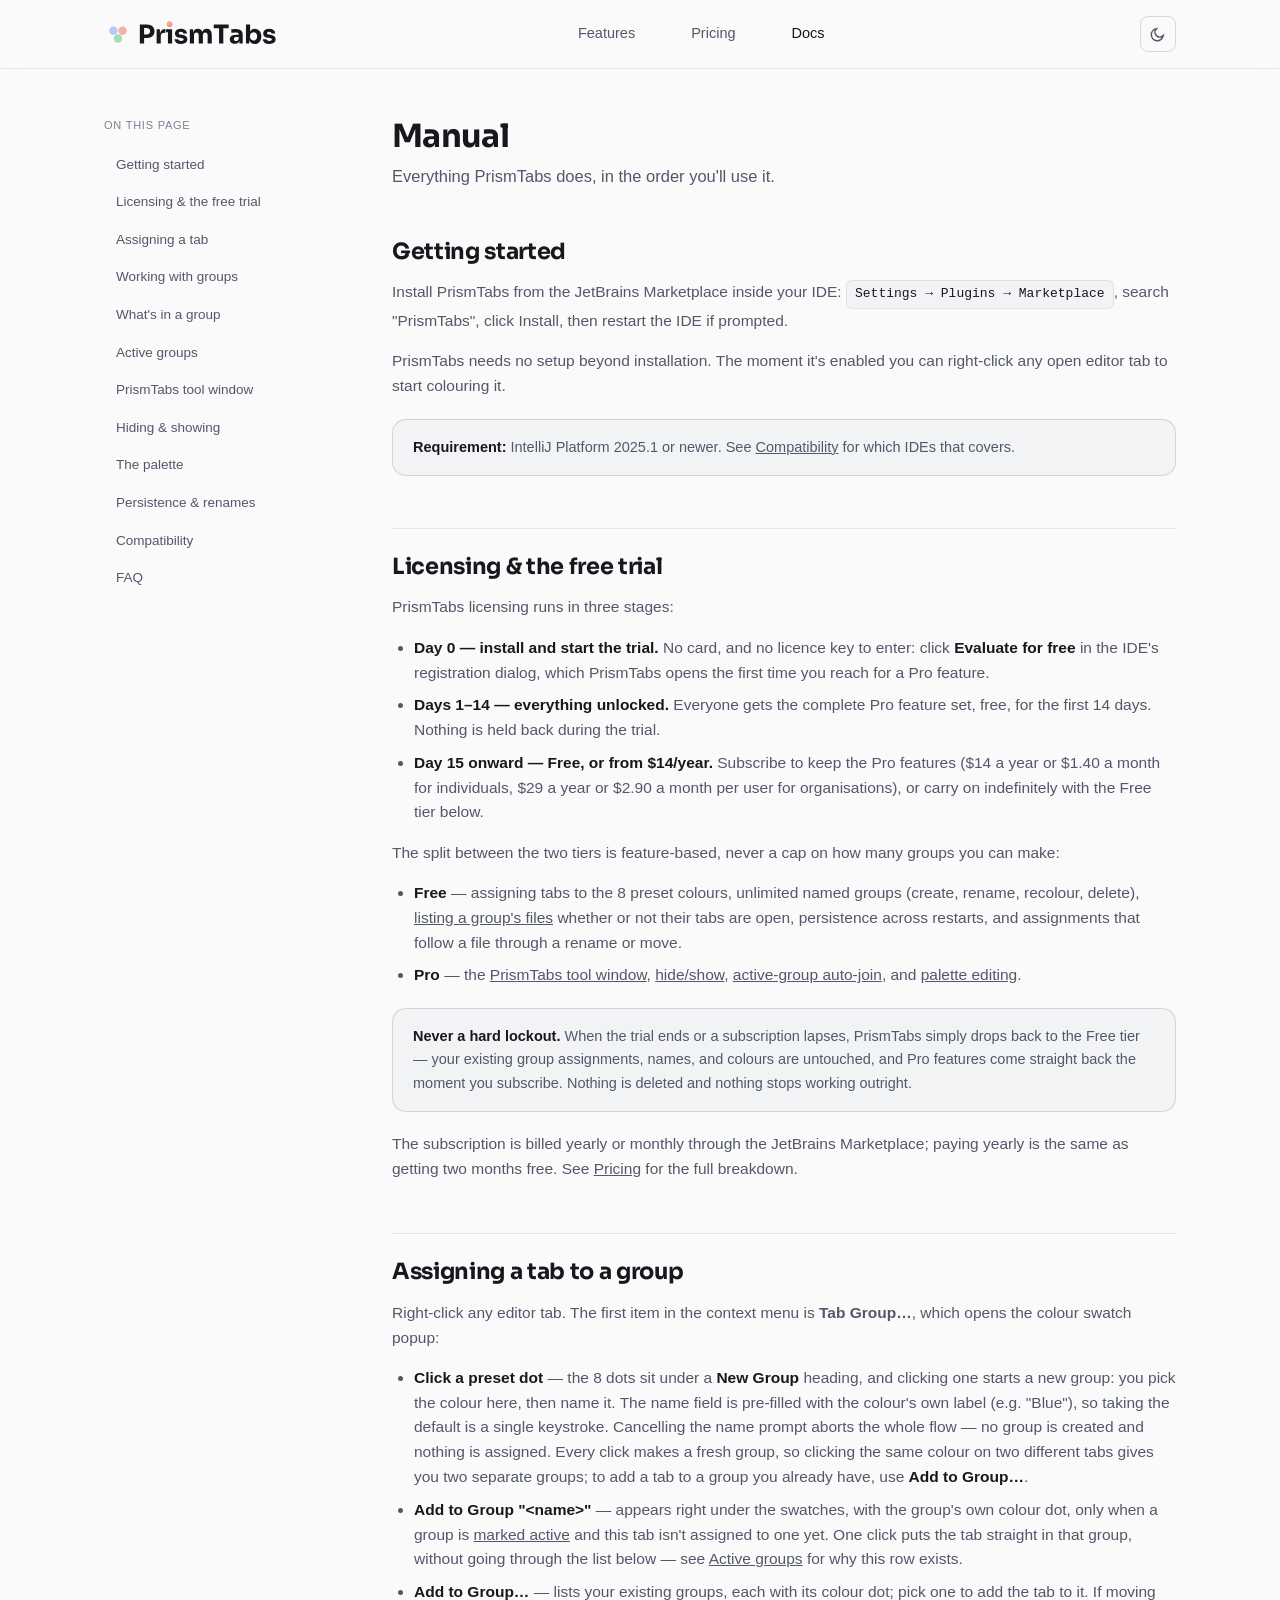
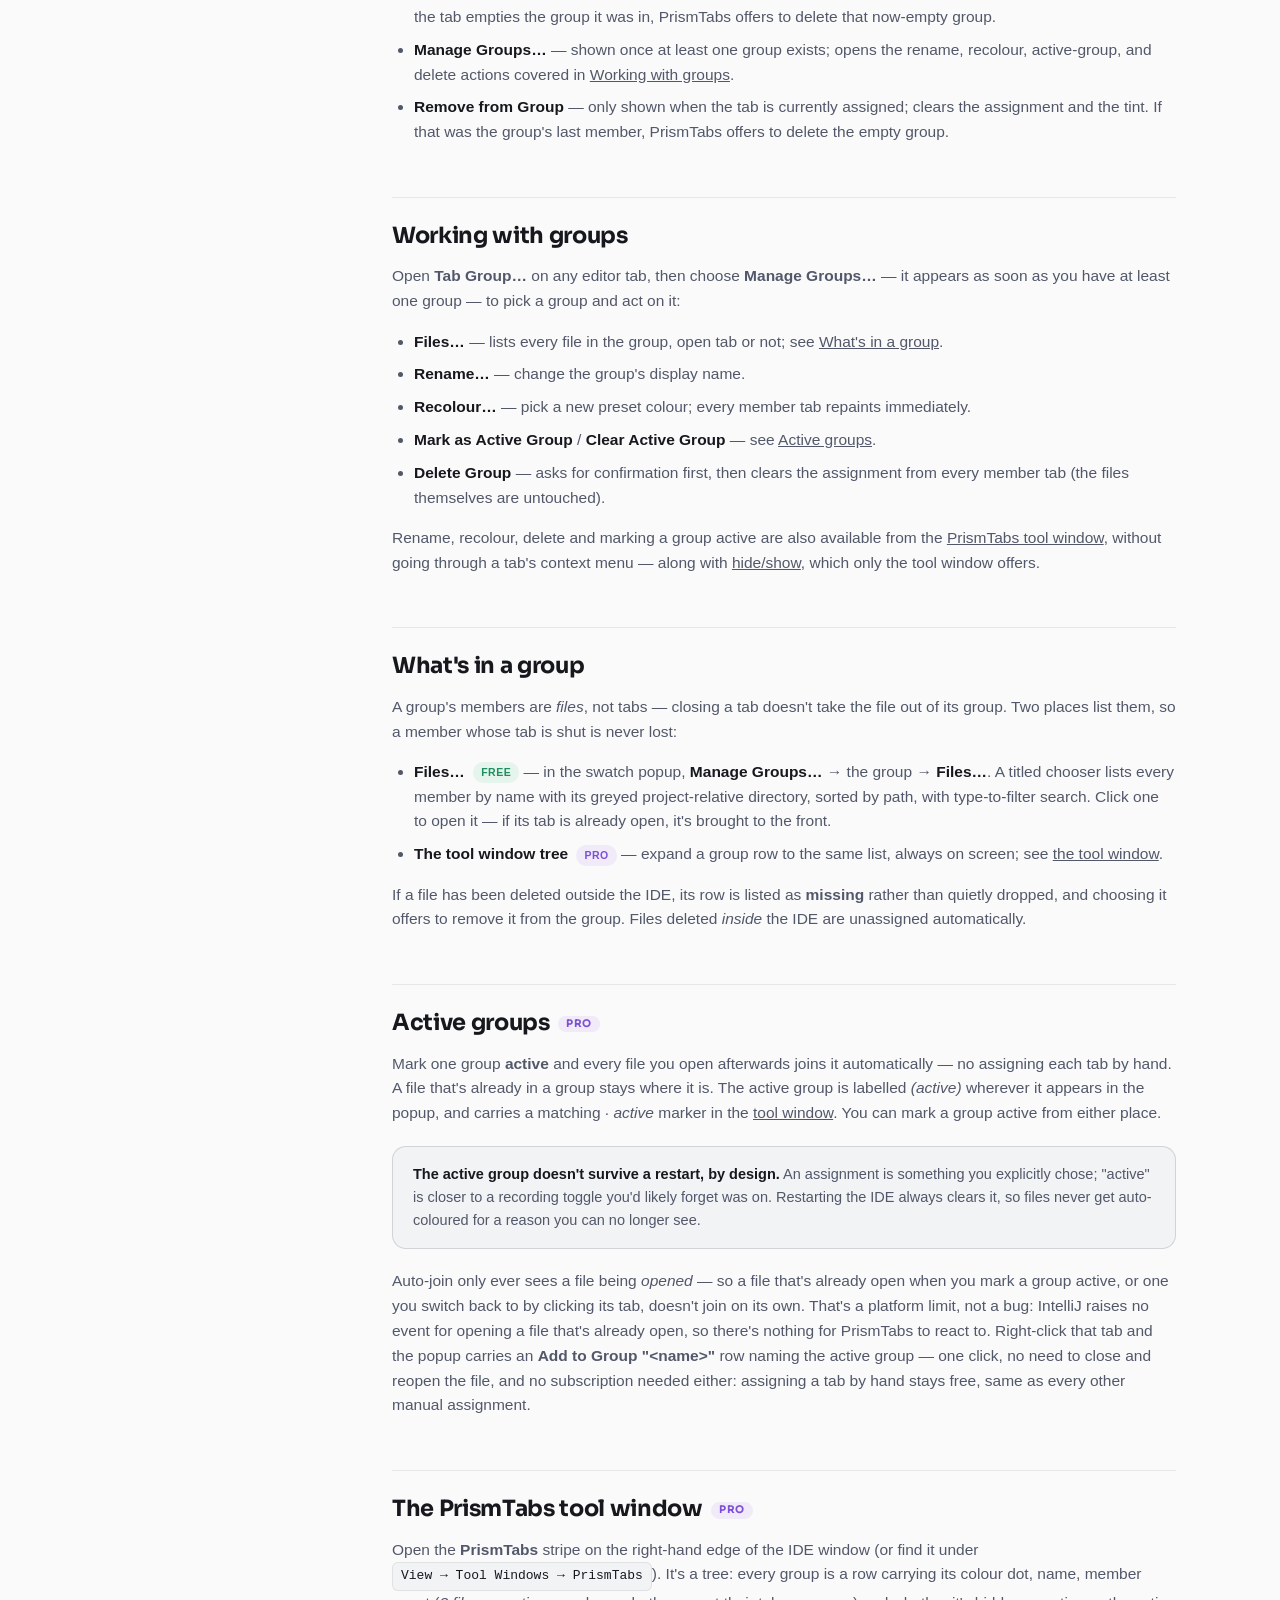
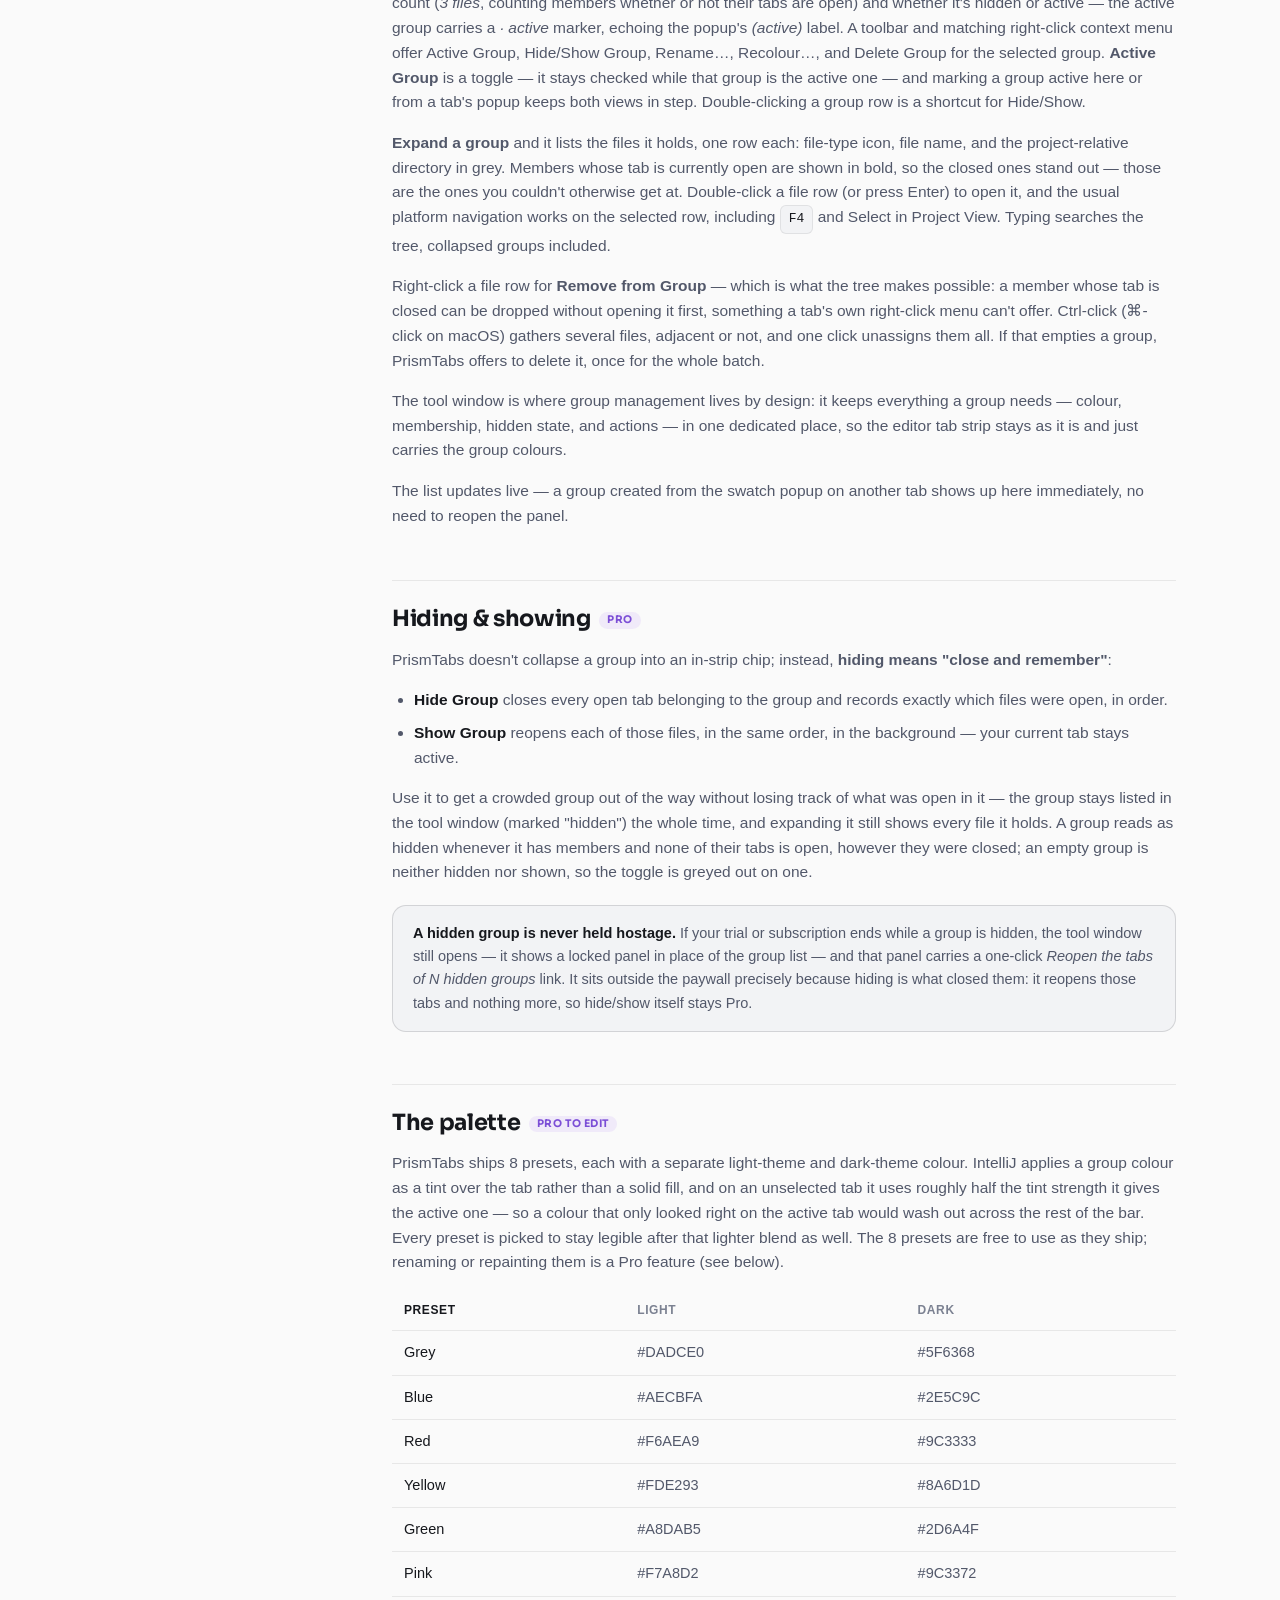
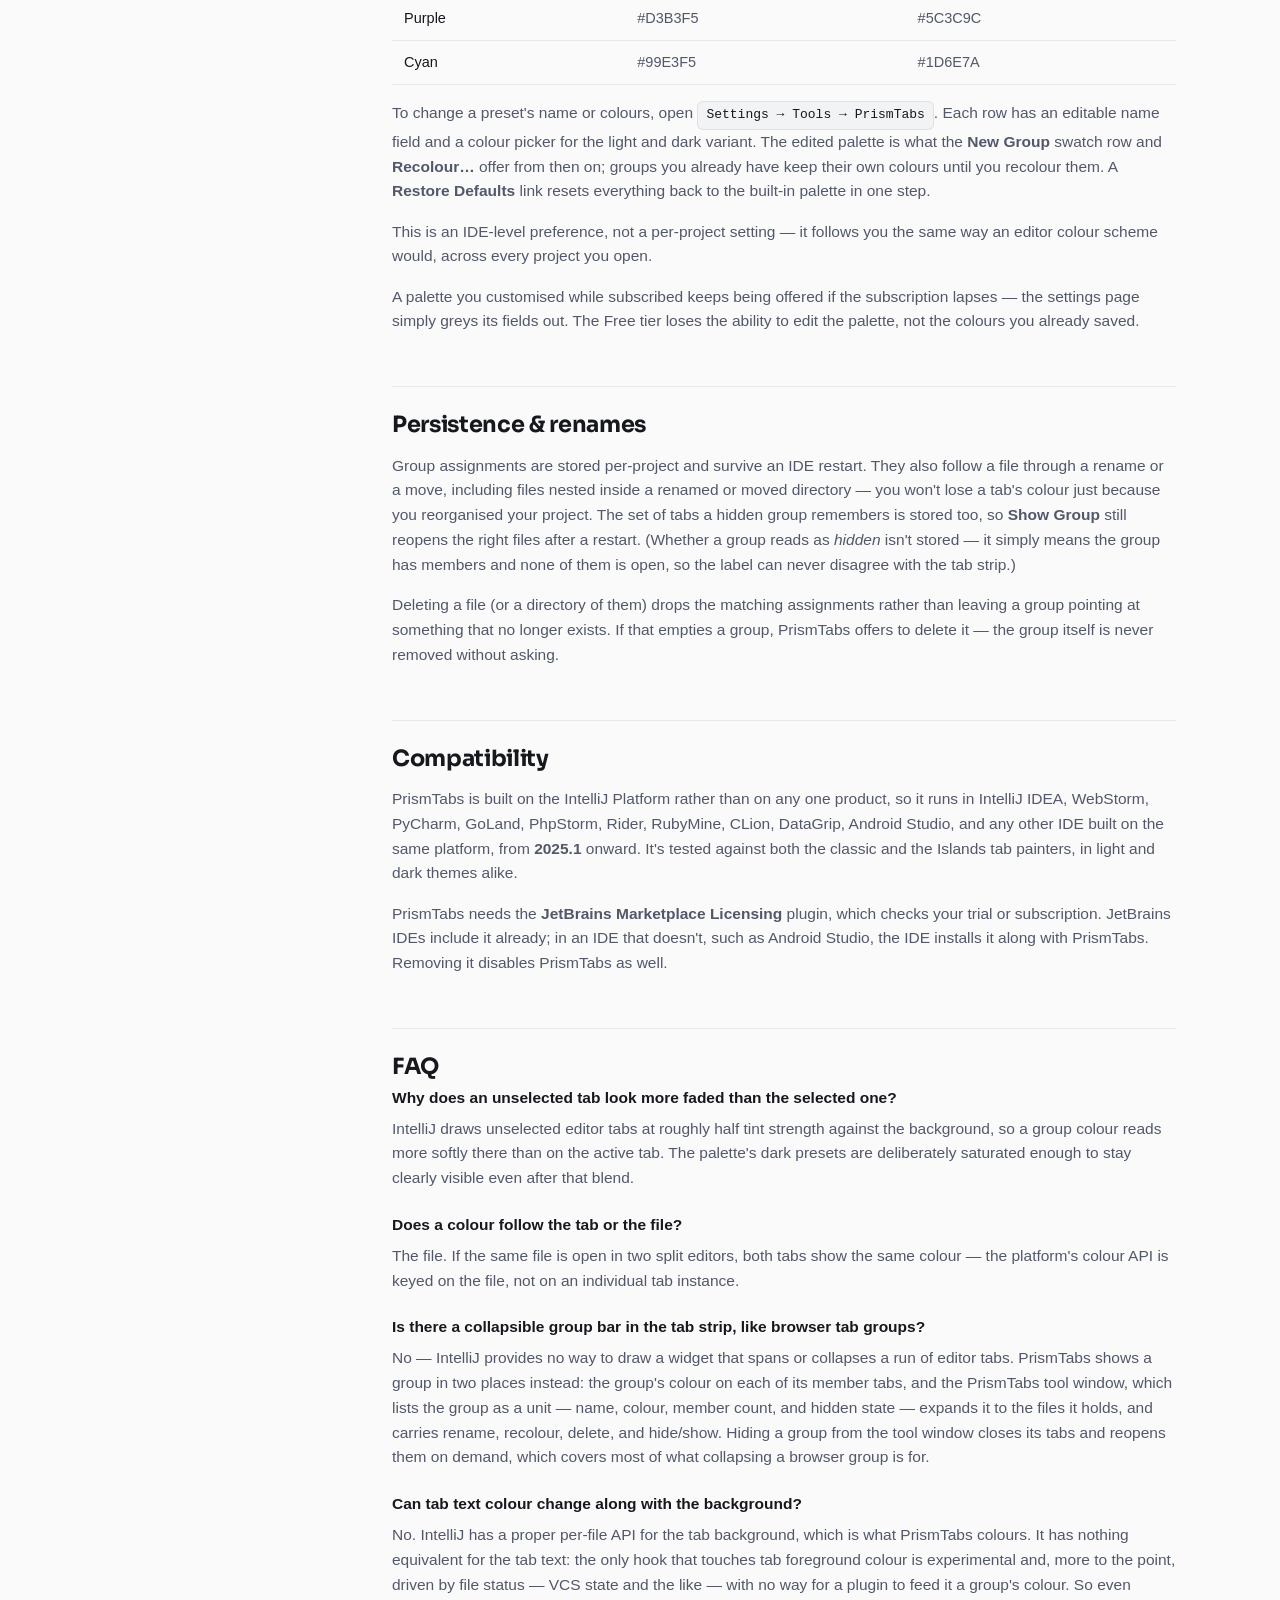
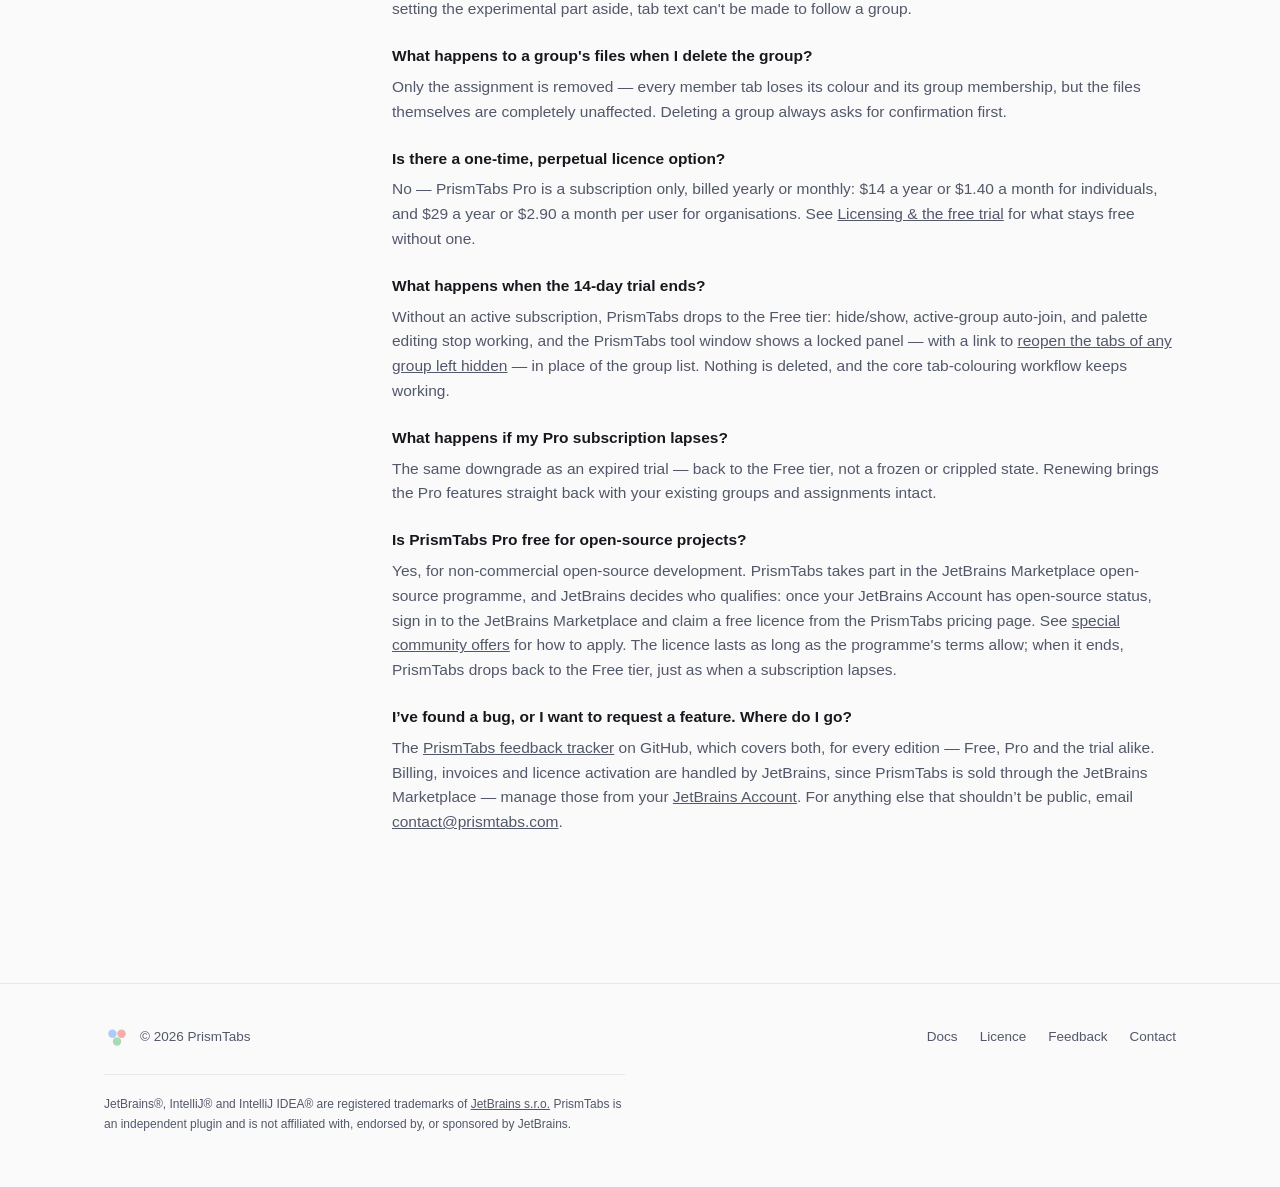
==== docs.html @ 5370df8e "style(brand): set the wordmark as an outlined logo with a swatch on the i The header brand was the t" ====
<!doctype html>
<html lang="en">
<head>
  <meta charset="utf-8" />
  <meta name="viewport" content="width=device-width, initial-scale=1" />
  <title>Docs — PrismTabs</title>
  <meta name="description" content="The PrismTabs manual: assigning tabs to colour groups, active groups, the PrismTabs tool window, hiding groups, customising the palette, and compatibility." />
  <link rel="icon" type="image/svg+xml" href="assets/favicon.svg" />
  <link rel="preload" href="assets/fonts/sora-latin.woff2" as="font" type="font/woff2" crossorigin />
  <link rel="stylesheet" href="assets/style.css" />
  <script>
    (function () {
      var stored = localStorage.getItem('prismtabs-theme');
      var theme = stored || (window.matchMedia('(prefers-color-scheme: light)').matches ? 'light' : 'dark');
      document.documentElement.setAttribute('data-theme', theme);
    })();
  </script>
</head>
<body>

  <header class="site-nav">
    <div class="wrap">
      <a class="brand" href="index.html">
        <svg class="brand-logo" viewBox="-40 -905 6732 1080" role="img" aria-label="PrismTabs"><defs><linearGradient id="brand-swatch" x1="0" y1="0" x2="1" y2="1"><stop offset="0" stop-color="#F5C451"/><stop offset="1" stop-color="#EF86BD"/></linearGradient></defs><g transform="translate(0 -865.0) scale(25)"><circle cx="13" cy="15" r="6.5" fill="#AECBFA"/><circle cx="27" cy="15" r="6.5" fill="#F6AEA9"/><circle cx="20" cy="27" r="6.5" fill="#A8DAB5"/></g><g transform="translate(1260 0)"><path fill="currentColor" d="M226 -209V-350.5H356.8Q395.2 -350.5 422.5 -365.8Q449.8 -381 464.6 -408.5Q479.5 -436 479.5 -472.2Q479.5 -509.5 464.6 -537Q449.8 -564.5 422.5 -579.2Q395.2 -594 356.8 -594H226V-735.5H348.5Q441.5 -735.5 508 -704.8Q574.5 -674 610 -616.8Q645.5 -559.5 645.5 -480.2V-464.2Q645.5 -386 610 -328.6Q574.5 -271.2 508 -240.1Q441.5 -209 348.5 -209ZM82 0V-735.5H246V0Z M729.5 0V-547.5H856.5V-312.5H854Q854 -428.8 903.2 -491.9Q952.5 -555 1046.5 -555H1067.5V-416.5H1027.5Q961.8 -416.5 925.9 -381.1Q890 -345.8 890 -279.2V0Z M1166.5 0V-547.5H1327V0ZM1093.5 -429.5V-547.5H1327V-429.5Z M1672.5 17.5Q1556.2 17.5 1490.1 -30.9Q1424 -79.2 1419.8 -166.2H1562.2Q1565.8 -139.8 1593.4 -119.4Q1621 -99 1675.5 -99Q1717.8 -99 1745.4 -113.2Q1773 -127.5 1773 -154.8Q1773 -178.8 1751.8 -193.5Q1730.5 -208.2 1676.8 -213.5L1633.8 -218Q1535.2 -228.2 1485.8 -272.9Q1436.2 -317.5 1436.2 -387.8Q1436.2 -446.2 1465.2 -485Q1494.2 -523.8 1545.5 -543.6Q1596.8 -563.5 1662.8 -563.5Q1768.5 -563.5 1833.5 -517.1Q1898.5 -470.8 1902 -382.8H1759.5Q1756.2 -409.5 1731.9 -428.2Q1707.5 -447 1661.2 -447Q1624 -447 1602.1 -433Q1580.2 -419 1580.2 -395.2Q1580.2 -372 1599.2 -360Q1618.2 -348 1660.8 -343L1703.8 -338.5Q1804.8 -328 1860.9 -282.8Q1917 -237.5 1917 -162.2Q1917 -107 1887 -66.6Q1857 -26.2 1802.1 -4.4Q1747.2 17.5 1672.5 17.5Z M2010.5 0V-547.5H2137.5V-311.8H2128.5Q2128.5 -395.8 2149.8 -451.8Q2171 -507.8 2212.8 -536.4Q2254.5 -565 2316 -565H2323Q2385.2 -565 2426.8 -536.4Q2468.2 -507.8 2489.4 -451.8Q2510.5 -395.8 2510.5 -311.8H2472Q2472 -395.8 2493.4 -451.8Q2514.8 -507.8 2556.6 -536.4Q2598.5 -565 2660 -565H2667Q2729.2 -565 2771.6 -536.4Q2814 -507.8 2836 -451.8Q2858 -395.8 2858 -311.8V0H2697.5V-320.8Q2697.5 -365.5 2674.1 -393.5Q2650.8 -421.5 2608 -421.5Q2564.8 -421.5 2539.6 -393Q2514.5 -364.5 2514.5 -317.8V0H2354V-320.8Q2354 -365.5 2330.6 -393.5Q2307.2 -421.5 2264.5 -421.5Q2221.2 -421.5 2196.1 -393Q2171 -364.5 2171 -317.8V0Z M3138 0V-606.5H3302V0ZM2932.5 -586.5V-730H3507.5V-586.5Z M3922.8 0V-161.5H3896.2V-337.5Q3896.2 -379.8 3876 -400.6Q3855.8 -421.5 3812 -421.5Q3790 -421.5 3754 -420.5Q3718 -419.5 3679.8 -417.8Q3641.5 -416 3610.5 -414V-549Q3634 -551 3664.9 -552.9Q3695.8 -554.8 3728.9 -555.6Q3762 -556.5 3790.5 -556.5Q3874.8 -556.5 3932.4 -532.9Q3990 -509.2 4019.9 -460.8Q4049.8 -412.2 4049.8 -335.8V0ZM3747.8 14Q3689.2 14 3644.6 -6.9Q3600 -27.8 3575 -67.1Q3550 -106.5 3550 -161.5Q3550 -222.2 3581.1 -260.6Q3612.2 -299 3668 -317.4Q3723.8 -335.8 3797.2 -335.8H3913.8V-247.2H3796.2Q3754 -247.2 3731.2 -226.4Q3708.5 -205.5 3708.5 -171.2Q3708.5 -137.8 3731.2 -117.1Q3754 -96.5 3796.2 -96.5Q3822.8 -96.5 3844.4 -106Q3866 -115.5 3880.1 -138.6Q3894.2 -161.8 3896.2 -202.5L3934.2 -163Q3929.2 -106 3906.8 -66.8Q3884.2 -27.5 3844.8 -6.8Q3805.2 14 3747.8 14Z M4513 18Q4445.5 18 4394.8 -10.2Q4344 -38.5 4315.1 -92.9Q4286.2 -147.2 4284 -225.2H4302.5V0H4175.5V-730H4336V-359.2L4297.5 -311Q4300.8 -393.5 4329.5 -450Q4358.2 -506.5 4408 -535.2Q4457.8 -564 4521.8 -564Q4578 -564 4623.5 -543.2Q4669 -522.5 4701.1 -485Q4733.2 -447.5 4750.5 -396.9Q4767.8 -346.2 4767.8 -286.2V-263.8Q4767.8 -203.8 4750.4 -152.6Q4733 -101.5 4699.5 -63Q4666 -24.5 4619 -3.2Q4572 18 4513 18ZM4471.2 -115.5Q4511.8 -115.5 4542.4 -135.9Q4573 -156.2 4590.1 -192.4Q4607.2 -228.5 4607.2 -275Q4607.2 -322.2 4590 -357.1Q4572.8 -392 4542.5 -411.2Q4512.2 -430.5 4471.2 -430.5Q4434.5 -430.5 4402.9 -413.9Q4371.2 -397.2 4351.6 -365.4Q4332 -333.5 4332 -288.5V-251.5Q4332 -208.5 4352.5 -178.1Q4373 -147.8 4405 -131.6Q4437 -115.5 4471.2 -115.5Z M5076.5 17.5Q4960.2 17.5 4894.1 -30.9Q4828 -79.2 4823.8 -166.2H4966.2Q4969.8 -139.8 4997.4 -119.4Q5025 -99 5079.5 -99Q5121.8 -99 5149.4 -113.2Q5177 -127.5 5177 -154.8Q5177 -178.8 5155.8 -193.5Q5134.5 -208.2 5080.8 -213.5L5037.8 -218Q4939.2 -228.2 4889.8 -272.9Q4840.2 -317.5 4840.2 -387.8Q4840.2 -446.2 4869.2 -485Q4898.2 -523.8 4949.5 -543.6Q5000.8 -563.5 5066.8 -563.5Q5172.5 -563.5 5237.5 -517.1Q5302.5 -470.8 5306 -382.8H5163.5Q5160.2 -409.5 5135.9 -428.2Q5111.5 -447 5065.2 -447Q5028 -447 5006.1 -433Q4984.2 -419 4984.2 -395.2Q4984.2 -372 5003.2 -360Q5022.2 -348 5064.8 -343L5107.8 -338.5Q5208.8 -328 5264.9 -282.8Q5321 -237.5 5321 -162.2Q5321 -107 5291 -66.6Q5261 -26.2 5206.1 -4.4Q5151.2 17.5 5076.5 17.5Z"/><circle cx="1229.0" cy="-740" r="112" fill="url(#brand-swatch)"/></g></svg>
      </a>
      <button class="nav-toggle" id="navToggle" aria-expanded="false" aria-controls="navLinks" aria-label="Toggle navigation">
        <svg width="18" height="18" viewBox="0 0 18 18" fill="none" stroke="currentColor" stroke-width="1.6"><path d="M2 4.5h14M2 9h14M2 13.5h14"/></svg>
      </button>
      <nav class="nav-links" id="navLinks">
        <a href="index.html#features">Features</a>
        <a href="index.html#pricing">Pricing</a>
        <a href="docs.html" aria-current="page">Docs</a>
      </nav>
      <button class="theme-toggle" id="themeToggle" type="button" aria-label="Switch to light theme">
        <svg class="icon-sun" width="17" height="17" viewBox="0 0 18 18" fill="none" stroke="currentColor" stroke-width="1.6"><circle cx="9" cy="9" r="3.6"/><path d="M9 1.5v2M9 14.5v2M3.5 3.5l1.4 1.4M13.1 13.1l1.4 1.4M1.5 9h2M14.5 9h2M3.5 14.5l1.4-1.4M13.1 4.9l1.4-1.4"/></svg>
        <svg class="icon-moon" width="17" height="17" viewBox="0 0 18 18" fill="none" stroke="currentColor" stroke-width="1.6"><path d="M15 10.2A6.3 6.3 0 117.8 3a5 5 0 007.2 7.2z"/></svg>
      </button>
    </div>
  </header>

  <div class="wrap docs-shell">
    <aside class="docs-toc">
      <div class="toc-title">On this page</div>
      <nav>
        <a href="#getting-started">Getting started</a>
        <a href="#licensing">Licensing &amp; the free trial</a>
        <a href="#assigning">Assigning a tab</a>
        <a href="#groups">Working with groups</a>
        <a href="#membership">What's in a group</a>
        <a href="#active-group">Active groups</a>
        <a href="#tool-window">PrismTabs tool window</a>
        <a href="#hiding">Hiding &amp; showing</a>
        <a href="#palette">The palette</a>
        <a href="#persistence">Persistence &amp; renames</a>
        <a href="#compatibility">Compatibility</a>
        <a href="#faq">FAQ</a>
      </nav>
    </aside>

    <div class="docs-content">
      <h1>Manual</h1>
      <p class="lead">
        Everything PrismTabs does, in the order you'll use it.
      </p>

      <section class="docs-section" id="getting-started">
        <h2>Getting started</h2>
        <p>
          Install PrismTabs from the JetBrains Marketplace inside your IDE:
          <span class="kbd-path">Settings → Plugins → Marketplace</span>, search "PrismTabs",
          click Install, then restart the IDE if prompted.
        </p>
        <p>PrismTabs needs no setup beyond installation. The moment it's enabled you can right-click any open editor tab to start colouring it.</p>
        <div class="callout">
          <strong>Requirement:</strong> IntelliJ Platform 2025.1 or newer. See
          <a href="#compatibility">Compatibility</a> for which IDEs that covers.
        </div>
      </section>

      <section class="docs-section" id="licensing">
        <h2>Licensing &amp; the free trial</h2>
        <p>
          PrismTabs licensing runs in three stages:
        </p>
        <ul>
          <li><strong>Day 0 — install and start the trial.</strong> No card, and no licence key to enter: click <strong>Evaluate for free</strong> in the IDE's registration dialog, which PrismTabs opens the first time you reach for a Pro feature.</li>
          <li><strong>Days 1–14 — everything unlocked.</strong> Everyone gets the complete Pro feature set, free, for the first 14 days. Nothing is held back during the trial.</li>
          <li><strong>Day 15 onward — Free, or from $14/year.</strong> Subscribe to keep the Pro features ($14 a year or $1.40 a month for individuals, $29 a year or $2.90 a month per user for organisations), or carry on indefinitely with the Free tier below.</li>
        </ul>
        <p>The split between the two tiers is feature-based, never a cap on how many groups you can make:</p>
        <ul>
          <li><strong>Free</strong> — assigning tabs to the 8 preset colours, unlimited named groups (create, rename, recolour, delete), <a href="#membership">listing a group's files</a> whether or not their tabs are open, persistence across restarts, and assignments that follow a file through a rename or move.</li>
          <li><strong>Pro</strong> — the <a href="#tool-window">PrismTabs tool window</a>, <a href="#hiding">hide/show</a>, <a href="#active-group">active-group auto-join</a>, and <a href="#palette">palette editing</a>.</li>
        </ul>
        <div class="callout">
          <strong>Never a hard lockout.</strong> When the trial ends or a subscription lapses,
          PrismTabs simply drops back to the Free tier — your existing group assignments, names,
          and colours are untouched, and Pro features come straight back the moment you subscribe.
          Nothing is deleted and nothing stops working outright.
        </div>
        <p>The subscription is billed yearly or monthly through the JetBrains Marketplace; paying yearly is the same as getting two months free. See <a href="index.html#pricing">Pricing</a> for the full breakdown.</p>
      </section>

      <section class="docs-section" id="assigning">
        <h2>Assigning a tab to a group</h2>
        <p>Right-click any editor tab. The first item in the context menu is <strong>Tab Group…</strong>, which opens the colour swatch popup:</p>
        <ul>
          <li><strong>Click a preset dot</strong> — the 8 dots sit under a <strong>New Group</strong> heading, and clicking one starts a new group: you pick the colour here, then name it. The name field is pre-filled with the colour's own label (e.g. "Blue"), so taking the default is a single keystroke. Cancelling the name prompt aborts the whole flow — no group is created and nothing is assigned. Every click makes a fresh group, so clicking the same colour on two different tabs gives you two separate groups; to add a tab to a group you already have, use <strong>Add to Group…</strong>.</li>
          <li><strong>Add to Group "&lt;name&gt;"</strong> — appears right under the swatches, with the group's own colour dot, only when a group is <a href="#active-group">marked active</a> and this tab isn't assigned to one yet. One click puts the tab straight in that group, without going through the list below — see <a href="#active-group">Active groups</a> for why this row exists.</li>
          <li><strong>Add to Group…</strong> — lists your existing groups, each with its colour dot; pick one to add the tab to it. If moving the tab empties the group it was in, PrismTabs offers to delete that now-empty group.</li>
          <li><strong>Manage Groups…</strong> — shown once at least one group exists; opens the rename, recolour, active-group, and delete actions covered in <a href="#groups">Working with groups</a>.</li>
          <li><strong>Remove from Group</strong> — only shown when the tab is currently assigned; clears the assignment and the tint. If that was the group's last member, PrismTabs offers to delete the empty group.</li>
        </ul>
      </section>

      <section class="docs-section" id="groups">
        <h2>Working with groups</h2>
        <p>
          Open <strong>Tab Group…</strong> on any editor tab, then choose
          <strong>Manage Groups…</strong> — it appears as soon as you have at least one
          group — to pick a group and act on it:
        </p>
        <ul>
          <li><strong>Files…</strong> — lists every file in the group, open tab or not; see <a href="#membership">What's in a group</a>.</li>
          <li><strong>Rename…</strong> — change the group's display name.</li>
          <li><strong>Recolour…</strong> — pick a new preset colour; every member tab repaints immediately.</li>
          <li><strong>Mark as Active Group</strong> / <strong>Clear Active Group</strong> — see <a href="#active-group">Active groups</a>.</li>
          <li><strong>Delete Group</strong> — asks for confirmation first, then clears the assignment from every member tab (the files themselves are untouched).</li>
        </ul>
        <p>Rename, recolour, delete and marking a group active are also available from the <a href="#tool-window">PrismTabs tool window</a>, without going through a tab's context menu — along with <a href="#hiding">hide/show</a>, which only the tool window offers.</p>
      </section>

      <section class="docs-section" id="membership">
        <h2>What's in a group</h2>
        <p>
          A group's members are <em>files</em>, not tabs — closing a tab doesn't take the file out
          of its group. Two places list them, so a member whose tab is shut is never lost:
        </p>
        <ul>
          <li><strong>Files… <span class="tier-tag tier-tag--free">Free</span></strong> — in the swatch popup, <strong>Manage Groups…</strong> → the group → <strong>Files…</strong>. A titled chooser lists every member by name with its greyed project-relative directory, sorted by path, with type-to-filter search. Click one to open it — if its tab is already open, it's brought to the front.</li>
          <li><strong>The tool window tree <span class="tier-tag tier-tag--pro">Pro</span></strong> — expand a group row to the same list, always on screen; see <a href="#tool-window">the tool window</a>.</li>
        </ul>
        <p>
          If a file has been deleted outside the IDE, its row is listed as <strong>missing</strong>
          rather than quietly dropped, and choosing it offers to remove it from the group. Files
          deleted <em>inside</em> the IDE are unassigned automatically.
        </p>
      </section>

      <section class="docs-section" id="active-group">
        <h2>Active groups <span class="tier-tag tier-tag--pro">Pro</span></h2>
        <p>
          Mark one group <strong>active</strong> and every file you open afterwards joins it
          automatically — no assigning each tab by hand. A file that's already in a group stays
          where it is. The active group is labelled
          <em>(active)</em> wherever it appears in the popup, and carries a matching
          <em>· active</em> marker in the <a href="#tool-window">tool window</a>. You can mark a
          group active from either place.
        </p>
        <div class="callout">
          <strong>The active group doesn't survive a restart, by design.</strong> An assignment is
          something you explicitly chose; "active" is closer to a recording toggle you'd likely
          forget was on. Restarting the IDE always clears it, so files never get auto-coloured for
          a reason you can no longer see.
        </div>
        <p>
          Auto-join only ever sees a file being <em>opened</em> — so a file that's already open
          when you mark a group active, or one you switch back to by clicking its tab, doesn't join
          on its own. That's a platform limit, not a bug: IntelliJ raises no event for opening a
          file that's already open, so there's nothing for PrismTabs to react to. Right-click that
          tab and the popup carries an <strong>Add to Group "&lt;name&gt;"</strong> row naming the
          active group — one click, no need to close and reopen the file, and no subscription
          needed either: assigning a tab by hand stays free, same as every other manual assignment.
        </p>
      </section>

      <section class="docs-section" id="tool-window">
        <h2>The PrismTabs tool window <span class="tier-tag tier-tag--pro">Pro</span></h2>
        <p>
          Open the <strong>PrismTabs</strong> stripe on the right-hand edge of the IDE window (or
          find it under <span class="kbd-path">View → Tool Windows → PrismTabs</span>). It's a
          tree: every group is a row carrying its colour dot, name, member count (<em>3 files</em>,
          counting members whether or not their tabs are open) and whether it's hidden or active —
          the active group carries a <em>· active</em> marker, echoing the popup's
          <em>(active)</em> label. A
          toolbar and matching right-click context menu offer Active Group, Hide/Show Group,
          Rename…, Recolour…, and Delete Group for the selected group.
          <strong>Active Group</strong> is a toggle — it stays checked while that group is the
          active one — and marking a group active here or from a tab's popup keeps both views in
          step. Double-clicking a group row is a shortcut for Hide/Show.
        </p>
        <p>
          <strong>Expand a group</strong> and it lists the files it holds, one row each: file-type
          icon, file name, and the project-relative directory in grey. Members whose tab is
          currently open are shown in bold, so the closed ones stand out — those are the ones you
          couldn't otherwise get at. Double-click a file row (or press Enter) to open it, and the
          usual platform navigation works on the selected row, including
          <span class="kbd-path">F4</span> and Select in Project View. Typing searches the tree,
          collapsed groups included.
        </p>
        <p>
          Right-click a file row for <strong>Remove from Group</strong> — which is what the tree
          makes possible: a member whose tab is closed can be dropped without opening it first,
          something a tab's own right-click menu can't offer. Ctrl-click (⌘-click on macOS) gathers several files,
          adjacent or not, and one click unassigns them all. If that empties a group, PrismTabs
          offers to delete it, once for the whole batch.
        </p>
        <p>
          The tool window is where group management lives by design: it keeps everything a group
          needs — colour, membership, hidden state, and actions — in one dedicated place, so the
          editor tab strip stays as it is and just carries the group colours.
        </p>
        <p>The list updates live — a group created from the swatch popup on another tab shows up here immediately, no need to reopen the panel.</p>
      </section>

      <section class="docs-section" id="hiding">
        <h2>Hiding &amp; showing <span class="tier-tag tier-tag--pro">Pro</span></h2>
        <p>
          PrismTabs doesn't collapse a group into an in-strip chip; instead,
          <strong>hiding means "close and remember"</strong>:
        </p>
        <ul>
          <li><strong>Hide Group</strong> closes every open tab belonging to the group and records exactly which files were open, in order.</li>
          <li><strong>Show Group</strong> reopens each of those files, in the same order, in the background — your current tab stays active.</li>
        </ul>
        <p>Use it to get a crowded group out of the way without losing track of what was open in it — the group stays listed in the tool window (marked "hidden") the whole time, and expanding it still shows every file it holds. A group reads as hidden whenever it has members and none of their tabs is open, however they were closed; an empty group is neither hidden nor shown, so the toggle is greyed out on one.</p>
        <div class="callout">
          <strong>A hidden group is never held hostage.</strong> If your trial or subscription ends
          while a group is hidden, the tool window still opens — it shows a locked panel in place of
          the group list — and that panel carries a one-click <em>Reopen the tabs of N hidden
          groups</em> link. It sits outside the paywall precisely because hiding is what closed them: it
          reopens those tabs and nothing more, so hide/show itself stays Pro.
        </div>
      </section>

      <section class="docs-section" id="palette">
        <h2>The palette <span class="tier-tag tier-tag--pro">Pro to edit</span></h2>
        <p>
          PrismTabs ships 8 presets, each with a separate light-theme and dark-theme colour.
          IntelliJ applies a group colour as a tint over the tab rather than a solid fill, and on
          an unselected tab it uses roughly half the tint strength it gives the active one — so a
          colour that only looked right on the active tab would wash out across the rest of the
          bar. Every preset is picked to stay legible after that lighter blend as well. The 8
          presets are free to use as they ship; renaming or repainting them is a Pro feature
          (see below).
        </p>
        <table class="docs-table">
          <thead><tr><th>Preset</th><th>Light</th><th>Dark</th></tr></thead>
          <tbody>
            <tr><td>Grey</td><td>#DADCE0</td><td>#5F6368</td></tr>
            <tr><td>Blue</td><td>#AECBFA</td><td>#2E5C9C</td></tr>
            <tr><td>Red</td><td>#F6AEA9</td><td>#9C3333</td></tr>
            <tr><td>Yellow</td><td>#FDE293</td><td>#8A6D1D</td></tr>
            <tr><td>Green</td><td>#A8DAB5</td><td>#2D6A4F</td></tr>
            <tr><td>Pink</td><td>#F7A8D2</td><td>#9C3372</td></tr>
            <tr><td>Purple</td><td>#D3B3F5</td><td>#5C3C9C</td></tr>
            <tr><td>Cyan</td><td>#99E3F5</td><td>#1D6E7A</td></tr>
          </tbody>
        </table>
        <p>
          To change a preset's name or colours, open
          <span class="kbd-path">Settings → Tools → PrismTabs</span>. Each row has an editable
          name field and a colour picker for the light and dark variant. The edited palette is what
          the <strong>New Group</strong> swatch row and <strong>Recolour…</strong> offer from then
          on; groups you already have keep their own colours until you recolour them. A
          <strong>Restore Defaults</strong> link resets everything back to the built-in palette in
          one step.
        </p>
        <p>This is an IDE-level preference, not a per-project setting — it follows you the same way an editor colour scheme would, across every project you open.</p>
        <p>A palette you customised while subscribed keeps being offered if the subscription lapses — the settings page simply greys its fields out. The Free tier loses the ability to edit the palette, not the colours you already saved.</p>
      </section>

      <section class="docs-section" id="persistence">
        <h2>Persistence &amp; renames</h2>
        <p>
          Group assignments are stored per-project and survive an IDE restart. They also follow a
          file through a rename or a move, including files nested inside a renamed or moved
          directory — you won't lose a tab's colour just because you reorganised your project. The
          set of tabs a hidden group remembers is stored too, so <strong>Show Group</strong> still
          reopens the right files after a restart. (Whether a group reads as <em>hidden</em> isn't
          stored — it simply means the group has members and none of them is open, so the label can
          never disagree with the tab strip.)
        </p>
        <p>
          Deleting a file (or a directory of them) drops the matching assignments rather than
          leaving a group pointing at something that no longer exists. If that empties a group,
          PrismTabs offers to delete it — the group itself is never removed without asking.
        </p>
      </section>

      <section class="docs-section" id="compatibility">
        <h2>Compatibility</h2>
        <p>
          PrismTabs is built on the IntelliJ Platform rather than on any one product, so it runs
          in IntelliJ IDEA, WebStorm, PyCharm, GoLand, PhpStorm, Rider, RubyMine, CLion, DataGrip,
          Android Studio, and any other IDE built on the same platform, from
          <strong>2025.1</strong> onward. It's tested against both the classic and the Islands tab
          painters, in light and dark themes alike.
        </p>
        <p>
          PrismTabs needs the <strong>JetBrains Marketplace Licensing</strong> plugin, which checks
          your trial or subscription. JetBrains IDEs include it already; in an IDE that doesn't,
          such as Android Studio, the IDE installs it along with PrismTabs. Removing it disables
          PrismTabs as well.
        </p>
      </section>

      <section class="docs-section" id="faq">
        <h2>FAQ</h2>

        <div class="faq-item">
          <h3>Why does an unselected tab look more faded than the selected one?</h3>
          <p>IntelliJ draws unselected editor tabs at roughly half tint strength against the background, so a group colour reads more softly there than on the active tab. The palette's dark presets are deliberately saturated enough to stay clearly visible even after that blend.</p>
        </div>

        <div class="faq-item">
          <h3>Does a colour follow the tab or the file?</h3>
          <p>The file. If the same file is open in two split editors, both tabs show the same colour — the platform's colour API is keyed on the file, not on an individual tab instance.</p>
        </div>

        <div class="faq-item">
          <h3>Is there a collapsible group bar in the tab strip, like browser tab groups?</h3>
          <p>No — IntelliJ provides no way to draw a widget that spans or collapses a run of editor tabs. PrismTabs shows a group in two places instead: the group's colour on each of its member tabs, and the PrismTabs tool window, which lists the group as a unit — name, colour, member count, and hidden state — expands it to the files it holds, and carries rename, recolour, delete, and hide/show. Hiding a group from the tool window closes its tabs and reopens them on demand, which covers most of what collapsing a browser group is for.</p>
        </div>

        <div class="faq-item">
          <h3>Can tab text colour change along with the background?</h3>
          <p>No. IntelliJ has a proper per-file API for the tab background, which is what PrismTabs colours. It has nothing equivalent for the tab text: the only hook that touches tab foreground colour is experimental and, more to the point, driven by file status &mdash; VCS state and the like &mdash; with no way for a plugin to feed it a group's colour. So even setting the experimental part aside, tab text can't be made to follow a group.</p>
        </div>

        <div class="faq-item">
          <h3>What happens to a group's files when I delete the group?</h3>
          <p>Only the assignment is removed — every member tab loses its colour and its group membership, but the files themselves are completely unaffected. Deleting a group always asks for confirmation first.</p>
        </div>

        <div class="faq-item">
          <h3>Is there a one-time, perpetual licence option?</h3>
          <p>No — PrismTabs Pro is a subscription only, billed yearly or monthly: $14 a year or $1.40 a month for individuals, and $29 a year or $2.90 a month per user for organisations. See <a href="#licensing">Licensing &amp; the free trial</a> for what stays free without one.</p>
        </div>

        <div class="faq-item">
          <h3>What happens when the 14-day trial ends?</h3>
          <p>Without an active subscription, PrismTabs drops to the Free tier: hide/show, active-group auto-join, and palette editing stop working, and the PrismTabs tool window shows a locked panel — with a link to <a href="#hiding">reopen the tabs of any group left hidden</a> — in place of the group list. Nothing is deleted, and the core tab-colouring workflow keeps working.</p>
        </div>

        <div class="faq-item">
          <h3>What happens if my Pro subscription lapses?</h3>
          <p>The same downgrade as an expired trial — back to the Free tier, not a frozen or crippled state. Renewing brings the Pro features straight back with your existing groups and assignments intact.</p>
        </div>

        <div class="faq-item">
          <h3>Is PrismTabs Pro free for open-source projects?</h3>
          <p>Yes, for non-commercial open-source development. PrismTabs takes part in the JetBrains Marketplace open-source programme, and JetBrains decides who qualifies: once your JetBrains Account has open-source status, sign in to the JetBrains Marketplace and claim a free licence from the PrismTabs pricing page. See <a href="https://plugins.jetbrains.com/docs/marketplace/community-programs.html">special community offers</a> for how to apply. The licence lasts as long as the programme's terms allow; when it ends, PrismTabs drops back to the Free tier, just as when a subscription lapses.</p>
        </div>

        <div class="faq-item">
          <h3>I&rsquo;ve found a bug, or I want to request a feature. Where do I go?</h3>
          <p>The <a href="https://github.com/prismtabs/prismtabs-feedback">PrismTabs feedback tracker</a> on GitHub, which covers both, for every edition &mdash; Free, Pro and the trial alike. Billing, invoices and licence activation are handled by JetBrains, since PrismTabs is sold through the JetBrains Marketplace &mdash; manage those from your <a href="https://account.jetbrains.com/">JetBrains Account</a>. For anything else that shouldn&rsquo;t be public, email <a href="mailto:contact@prismtabs.com">contact@prismtabs.com</a>.</p>
        </div>
      </section>
    </div>
  </div>

  <footer>
    <div class="wrap footer-grid">
      <div class="footer-brand">
        <svg class="brand-mark" width="20" height="20" viewBox="0 0 40 40" aria-hidden="true">
          <circle cx="13" cy="15" r="6.5" fill="#AECBFA"/>
          <circle cx="27" cy="15" r="6.5" fill="#F6AEA9"/>
          <circle cx="20" cy="27" r="6.5" fill="#A8DAB5"/>
        </svg>
        © 2026 PrismTabs
      </div>
      <nav class="footer-links">
        <a href="docs.html">Docs</a>
        <a href="eula.html">Licence</a>
        <a href="https://github.com/prismtabs/prismtabs-feedback">Feedback</a>
        <a href="mailto:contact@prismtabs.com">Contact</a>
      </nav>
    </div>
    <div class="wrap">
      <p class="footer-legal">
        JetBrains&reg;, IntelliJ&reg; and IntelliJ IDEA&reg; are registered
        trademarks of <a href="https://www.jetbrains.com/">JetBrains s.r.o.</a> PrismTabs is an
        independent plugin and is not affiliated with, endorsed by, or sponsored by JetBrains.
      </p>
    </div>
  </footer>

  <script>
    var navToggle = document.getElementById('navToggle');
    if (navToggle) {
      navToggle.addEventListener('click', function () {
        var expanded = navToggle.getAttribute('aria-expanded') === 'true';
        navToggle.setAttribute('aria-expanded', String(!expanded));
        document.body.classList.toggle('nav-open', !expanded);
      });
    }

    var themeToggle = document.getElementById('themeToggle');
    if (themeToggle) {
      var setThemeLabel = function (theme) {
        var next = theme === 'light' ? 'dark' : 'light';
        themeToggle.setAttribute('aria-label', 'Switch to ' + next + ' theme');
      };
      setThemeLabel(document.documentElement.getAttribute('data-theme'));
      themeToggle.addEventListener('click', function () {
        var current = document.documentElement.getAttribute('data-theme') === 'light' ? 'light' : 'dark';
        var next = current === 'light' ? 'dark' : 'light';
        document.documentElement.setAttribute('data-theme', next);
        localStorage.setItem('prismtabs-theme', next);
        setThemeLabel(next);
      });
    }
  </script>
</body>
</html>
---- assets/style.css ----
/* PrismTabs marketing site — shared styles */

@font-face {
  font-family: "Sora";
  font-style: normal;
  font-weight: 500 700;
  font-display: swap;
  src: url("fonts/sora-latin.woff2") format("woff2");
  unicode-range: U+0000-00FF, U+0131, U+0152-0153, U+02BB-02BC, U+02C6, U+02DA, U+02DC, U+0304,
    U+0308, U+0329, U+2000-206F, U+20AC, U+2122, U+2191, U+2193, U+2212, U+2215, U+FEFF, U+FFFD;
}

:root {
  --font-sans: -apple-system, BlinkMacSystemFont, "Segoe UI", Roboto, "Helvetica Neue", Arial,
    sans-serif;
  --font-display: "Sora", var(--font-sans);
  --font-mono: ui-monospace, SFMono-Regular, "SF Mono", Menlo, Consolas, "Liberation Mono",
    monospace;
  --bg: #0a0b0d;
  --bg-elevated: #111318;
  --bg-card: #15171c;
  --bg-card-hover: #1a1d23;
  --border: rgba(255, 255, 255, 0.08);
  --border-strong: rgba(255, 255, 255, 0.16);
  --text: #eef0f3;
  --text-muted: #a1a8b3;
  --text-dim: #6b7280;
  --accent-blue: #7fb1f7;
  --accent-purple: #b58cf2;
  --accent-pink: #f090c3;
  --accent-green: #6fcf9a;
  --focus-ring: #7fb1f7;
  --on-bright: #0a0b0d;
  --nav-bg: rgba(10, 11, 13, 0.82);
  --headline-from: #f5c451;
  --headline-via: #f28b6b;
  --headline-to: #ef86bd;
  --button-from: #f5c451;
  --button-to: #ef86bd;
  --warm-glow: rgba(242, 139, 107, 0.14);
  --warm-wash-from: rgba(245, 196, 81, 0.1);
  --warm-wash-to: rgba(239, 134, 189, 0.08);

  --preset-grey-l: #dadce0;
  --preset-grey-d: #5f6368;
  --preset-blue-l: #aecbfa;
  --preset-blue-d: #2e5c9c;
  --preset-red-l: #f6aea9;
  --preset-red-d: #9c3333;
  --preset-yellow-l: #fde293;
  --preset-yellow-d: #8a6d1d;
  --preset-green-l: #a8dab5;
  --preset-green-d: #2d6a4f;
  --preset-pink-l: #f7a8d2;
  --preset-pink-d: #9c3372;
  --preset-purple-l: #d3b3f5;
  --preset-purple-d: #5c3c9c;
  --preset-cyan-l: #99e3f5;
  --preset-cyan-d: #1d6e7a;

  --radius-sm: 8px;
  --radius-md: 14px;
  --radius-lg: 20px;
  --shadow-card: 0 1px 0 rgba(255, 255, 255, 0.04) inset, 0 12px 32px -16px rgba(0, 0, 0, 0.6);
  --max-width: 1120px;

  color-scheme: dark;
}

:root[data-theme="light"] {
  --bg: #fafafa;
  --bg-elevated: #ffffff;
  --bg-card: #f2f3f5;
  --bg-card-hover: #e9eaed;
  --border: rgba(15, 17, 21, 0.08);
  --border-strong: rgba(15, 17, 21, 0.14);
  --text: #16181d;
  --text-muted: #52586a;
  --text-dim: #7b8191;
  --accent-blue: #2e6fd9;
  --accent-purple: #7c4fd6;
  --accent-pink: #c94b8e;
  --accent-green: #1f8f5f;
  --focus-ring: #2e6fd9;

  --shadow-card: 0 1px 0 rgba(255, 255, 255, 0.6) inset, 0 12px 32px -18px rgba(15, 17, 21, 0.22);
  --on-bright: #ffffff;
  --nav-bg: rgba(250, 250, 250, 0.82);
  --headline-from: #b26f0a;
  --headline-via: #cf4a34;
  --headline-to: #c23c86;
  --button-from: #b8481f;
  --button-to: #c23c86;
  --warm-glow: rgba(245, 196, 81, 0.14);
  --warm-wash-from: rgba(245, 196, 81, 0.16);
  --warm-wash-to: rgba(239, 134, 189, 0.1);

  color-scheme: light;
}

* {
  box-sizing: border-box;
}

html {
  scroll-behavior: smooth;
  overflow-x: hidden;
}

body {
  margin: 0;
  overflow-x: hidden;
  background: var(--bg);
  color: var(--text);
  font-family: var(--font-sans);
  font-size: 16px;
  line-height: 1.6;
  -webkit-font-smoothing: antialiased;
}

h1,
h2,
.brand {
  font-family: var(--font-display);
}

h1,
h2 {
  line-height: 1.2;
}

.mono {
  font-family: var(--font-mono);
}

a {
  color: inherit;
}

img,
svg {
  max-width: 100%;
  display: block;
}

.wrap {
  max-width: var(--max-width);
  margin: 0 auto;
  padding: 0 24px;
}

/* ---------- Nav ---------- */

.site-nav {
  position: sticky;
  top: 0;
  z-index: 50;
  border-bottom: 1px solid var(--border);
}

/*
 * Blur lives on a pseudo-element rather than .site-nav itself: backdrop-filter
 * establishes a containing block for fixed-position descendants, which would
 * trap the mobile .nav-links panel inside this 68px header instead of the
 * viewport.
 */
.site-nav::before {
  content: "";
  position: absolute;
  inset: 0;
  z-index: -1;
  background: var(--nav-bg);
  backdrop-filter: blur(10px);
  -webkit-backdrop-filter: blur(10px);
}

.site-nav .wrap {
  display: flex;
  align-items: center;
  justify-content: space-between;
  height: 68px;
}

.brand {
  display: flex;
  align-items: center;
  gap: 10px;
  font-weight: 600;
  font-size: 17px;
  letter-spacing: -0.01em;
  text-decoration: none;
  color: var(--text);
}

.brand-mark {
  width: 26px;
  height: 26px;
  flex-shrink: 0;
}

.brand-logo {
  height: 28px;
  width: auto;
  flex-shrink: 0;
}

.nav-links {
  display: flex;
  align-items: center;
  gap: 56px;
  font-size: 14.5px;
}

.nav-links a {
  text-decoration: none;
  color: var(--text-muted);
  transition: color 0.15s ease;
}

.nav-links a:hover,
.nav-links a[aria-current="page"] {
  color: var(--text);
}

.nav-toggle {
  display: none;
}

/* ---------- Theme toggle ---------- */

.theme-toggle {
  display: inline-flex;
  align-items: center;
  justify-content: center;
  width: 36px;
  height: 36px;
  margin-left: 16px;
  border-radius: 8px;
  border: 1px solid var(--border-strong);
  background: transparent;
  color: var(--text-muted);
  cursor: pointer;
  transition: background 0.15s ease, color 0.15s ease, border-color 0.15s ease;
  flex-shrink: 0;
}

.theme-toggle:hover {
  color: var(--text);
  background: var(--bg-card);
}

.theme-toggle .icon-sun,
.theme-toggle .icon-moon {
  display: none;
}

:root[data-theme="dark"] .theme-toggle .icon-sun,
:root:not([data-theme]) .theme-toggle .icon-sun {
  display: block;
}

:root[data-theme="light"] .theme-toggle .icon-moon {
  display: block;
}

/* ---------- Buttons ---------- */

.btn {
  display: inline-flex;
  align-items: center;
  justify-content: center;
  gap: 8px;
  padding: 13px 24px;
  border-radius: 999px;
  font-weight: 600;
  font-size: 15px;
  text-decoration: none;
  border: 1px solid transparent;
  cursor: pointer;
  transition: transform 0.15s ease, opacity 0.15s ease, background 0.15s ease, border-color 0.15s ease;
}

.btn:active {
  transform: translateY(1px);
}

.btn-primary {
  background: linear-gradient(135deg, var(--button-from), var(--button-to));
  color: var(--on-bright);
}

.btn-primary:hover {
  opacity: 0.92;
}

.btn-secondary {
  background: transparent;
  border-color: var(--border-strong);
  color: var(--text);
}

.btn-secondary:hover {
  background: var(--bg-card);
}

/* ---------- Hero ---------- */

.hero {
  padding: 96px 0 72px;
  position: relative;
  overflow: hidden;
}

.hero::before {
  content: "";
  position: absolute;
  top: -220px;
  left: 50%;
  transform: translateX(-50%);
  width: 900px;
  height: 500px;
  background: radial-gradient(closest-side, var(--warm-glow), transparent 70%);
  pointer-events: none;
}

.eyebrow {
  display: inline-flex;
  align-items: center;
  gap: 8px;
  padding: 6px 14px;
  border-radius: 999px;
  border: 1px solid var(--border-strong);
  background: var(--bg-card);
  font-size: 13px;
  color: var(--text-muted);
  text-decoration: none;
  margin-bottom: 24px;
  transition: border-color 0.15s ease, color 0.15s ease;
}

a.eyebrow:hover {
  border-color: var(--accent-green);
  color: var(--text);
}

.eyebrow .dot {
  width: 7px;
  height: 7px;
  border-radius: 50%;
  background: var(--accent-green);
  box-shadow: 0 0 0 3px rgba(111, 207, 154, 0.18);
}

.hero-grid {
  position: relative;
}

.hero-grid > div:first-child {
  max-width: 640px;
}

.hero h1 {
  font-size: clamp(2.4rem, 4.4vw, 3.4rem);
  line-height: 1.08;
  letter-spacing: -0.02em;
  margin: 0 0 20px;
}

.hero h1 .grad {
  background: linear-gradient(135deg, var(--headline-from), var(--headline-via) 55%, var(--headline-to));
  -webkit-background-clip: text;
  background-clip: text;
  color: transparent;
}

.hero p.lead {
  font-size: 18px;
  color: var(--text-muted);
  max-width: 46ch;
  margin: 0 0 32px;
}

.hero-actions {
  display: flex;
  align-items: center;
  gap: 14px;
  flex-wrap: wrap;
  margin-bottom: 28px;
}

.hero-note {
  font-size: 13.5px;
  color: var(--text-dim);
}

.hero-note code {
  background: var(--bg-card);
  border: 1px solid var(--border);
  padding: 1px 6px;
  border-radius: 4px;
  font-size: 12.5px;
}

/* ---------- Screenshots ---------- */

.hero-shot {
  margin-top: 52px;
  border: 1px solid var(--border);
  border-radius: var(--radius-lg);
  box-shadow: var(--shadow-card);
  overflow: hidden;
}

.hero-shot img {
  width: 100%;
  height: auto;
}

/* Theme-matched screenshot: dark by default, light only when the light
   theme is explicitly set. The inline <head> script always stamps
   data-theme before first paint, so only one ever renders. */
.hero-shot img.hero-shot-dark {
  display: block;
}

.hero-shot img.hero-shot-light {
  display: none;
}

:root[data-theme="light"] .hero-shot img.hero-shot-dark {
  display: none;
}

:root[data-theme="light"] .hero-shot img.hero-shot-light {
  display: block;
}

.section-shot {
  margin: 44px auto 0;
  max-width: 820px;
}

.section-shot img {
  display: block;
  width: 100%;
  height: auto;
  border: 1px solid var(--border);
  border-radius: var(--radius-md);
  box-shadow: var(--shadow-card);
}

.section-shot figcaption {
  margin-top: 12px;
  font-size: 13px;
  color: var(--text-dim);
  text-align: center;
}

/* ---------- Sections ---------- */

section {
  padding: 88px 0;
}

section.tight {
  padding: 64px 0;
}

/* The closing CTA band follows directly, so the section's own bottom padding would double up. */
#pricing {
  padding-bottom: 32px;
}

.section-head {
  max-width: 640px;
  margin: 0 0 48px;
}

.section-head .kicker {
  font-size: 13px;
  font-weight: 600;
  text-transform: uppercase;
  letter-spacing: 0.08em;
  color: var(--accent-blue);
  margin-bottom: 10px;
}

.section-head h2 {
  font-size: clamp(1.7rem, 3vw, 2.2rem);
  letter-spacing: -0.015em;
  margin: 0 0 12px;
  text-wrap: balance;
}

.section-head--center {
  max-width: 720px;
  margin-left: auto;
  margin-right: auto;
  text-align: center;
}

.section-head--center .kicker {
  justify-content: center;
}

.section-head p {
  color: var(--text-muted);
  font-size: 16.5px;
  margin: 0;
}

.divider {
  border: none;
  border-top: 1px solid var(--border);
  margin: 0;
}

/* ---------- Feature grid ---------- */

.feature-grid {
  display: grid;
  grid-template-columns: repeat(3, 1fr);
  gap: 20px;
}

.feature-card {
  background: var(--bg-card);
  border: 1px solid var(--border);
  border-radius: var(--radius-md);
  padding: 24px;
  transition: border-color 0.15s ease, background 0.15s ease;
}

.feature-card:hover {
  border-color: var(--border-strong);
  background: var(--bg-card-hover);
}

.feature-card h3 {
  font-size: 16.5px;
  margin: 0 0 8px;
  letter-spacing: -0.01em;
  display: flex;
  align-items: center;
  gap: 8px;
}

.tier-tag {
  display: inline-block;
  vertical-align: middle;
  font-size: 10.5px;
  font-weight: 700;
  text-transform: uppercase;
  letter-spacing: 0.05em;
  padding: 2px 8px;
  border-radius: 999px;
  margin-left: 4px;
}

.tier-tag--free {
  background: rgba(111, 207, 154, 0.15);
  color: var(--accent-green);
}

.tier-tag--pro {
  background: rgba(181, 140, 242, 0.15);
  color: var(--accent-purple);
}

.feature-card p {
  font-size: 14.5px;
  color: var(--text-muted);
  margin: 0;
}

/* ---------- Palette strip ---------- */

.palette-strip {
  display: flex;
  gap: 10px;
  flex-wrap: wrap;
}

.palette-chip {
  display: flex;
  align-items: center;
  gap: 8px;
  padding: 8px 14px 8px 10px;
  border-radius: 999px;
  border: 1px solid var(--border);
  background: var(--bg-card);
  font-size: 13px;
  color: var(--text-muted);
}

.palette-chip .dot {
  width: 14px;
  height: 14px;
  border-radius: 50%;
  border: 1px solid rgba(0, 0, 0, 0.3);
}

/* ---------- Steps ---------- */

.steps {
  counter-reset: step;
  display: grid;
  grid-template-columns: repeat(3, 1fr);
  gap: 24px;
}

.step {
  position: relative;
  padding-top: 8px;
}

.step::before {
  counter-increment: step;
  content: counter(step);
  display: flex;
  align-items: center;
  justify-content: center;
  width: 34px;
  height: 34px;
  border-radius: 50%;
  background: var(--bg-card);
  border: 1px solid var(--border-strong);
  font-size: 14px;
  font-weight: 700;
  color: var(--accent-blue);
  margin-bottom: 16px;
}

.step h3 {
  font-size: 15.5px;
  margin: 0 0 8px;
}

.step p {
  font-size: 14.5px;
  color: var(--text-muted);
  margin: 0;
}

/* ---------- Pricing ---------- */

.pricing-card {
  max-width: 460px;
  margin: 0 auto;
  background: var(--bg-card);
  border: 1px solid var(--border-strong);
  border-radius: var(--radius-lg);
  padding: 36px;
  text-align: center;
  box-shadow: var(--shadow-card);
}

.pricing-card .plan-name {
  font-size: 13px;
  text-transform: uppercase;
  letter-spacing: 0.08em;
  color: var(--accent-purple);
  font-weight: 700;
  margin-bottom: 10px;
}

.pricing-card .plan-price {
  font-size: 2.4rem;
  font-weight: 700;
  letter-spacing: -0.02em;
  margin-bottom: 4px;
}

.pricing-card .plan-price small {
  font-size: 14px;
  font-weight: 500;
  color: var(--text-dim);
}

.pricing-card .plan-price-split {
  display: flex;
  flex-direction: column;
  margin-bottom: 4px;
}

.plan-price-row {
  display: flex;
  align-items: baseline;
  justify-content: space-between;
  gap: 16px;
  padding: 12px 2px;
  border-bottom: 1px solid var(--border-strong);
}

.plan-price-row:first-child {
  border-top: 1px solid var(--border-strong);
}

.plan-price-row .ppr-label {
  font-size: 12px;
  font-weight: 700;
  text-transform: uppercase;
  letter-spacing: 0.07em;
  color: var(--text-dim);
}

.plan-price-row .ppr-amount {
  font-size: 1.5rem;
  font-weight: 700;
  letter-spacing: -0.02em;
  white-space: nowrap;
  text-align: right;
}

.plan-price-row .ppr-amount small {
  display: block;
  font-size: 12px;
  font-weight: 500;
  color: var(--text-dim);
  letter-spacing: 0;
}

.pricing-card .plan-note {
  color: var(--text-muted);
  font-size: 14px;
  margin-bottom: 28px;
}

.plan-features {
  list-style: none;
  padding: 0;
  margin: 0 0 28px;
  text-align: left;
  display: flex;
  flex-direction: column;
  gap: 12px;
}

.plan-features li {
  display: flex;
  gap: 10px;
  font-size: 14.5px;
  color: var(--text);
}

.plan-features li svg {
  flex-shrink: 0;
  margin-top: 2px;
  color: var(--accent-green);
}

/* ---------- Trial timeline ---------- */

.trial-timeline {
  list-style: none;
  padding: 0;
  margin: 0 auto 44px;
  max-width: 940px;
  display: grid;
  grid-template-columns: repeat(3, 1fr);
  gap: 24px;
}

.trial-timeline li {
  position: relative;
}

.trial-timeline li::after {
  content: "";
  position: absolute;
  top: 6px;
  left: 20px;
  right: -24px;
  height: 1px;
  background: var(--border-strong);
}

.trial-timeline li:last-child::after {
  display: none;
}

.tl-dot {
  display: block;
  width: 12px;
  height: 12px;
  border-radius: 50%;
  background: var(--bg-card);
  border: 1px solid var(--border-strong);
  margin-bottom: 16px;
}

.tl-dot--pro {
  background: var(--accent-purple);
  border-color: var(--accent-purple);
  box-shadow: 0 0 0 4px rgba(181, 140, 242, 0.18);
}

.tl-when {
  font-size: 12px;
  font-weight: 700;
  text-transform: uppercase;
  letter-spacing: 0.07em;
  color: var(--accent-blue);
  margin-bottom: 6px;
}

.trial-timeline h3 {
  font-size: 15.5px;
  margin: 0 0 6px;
  letter-spacing: -0.01em;
}

.trial-timeline p {
  font-size: 14px;
  color: var(--text-muted);
  margin: 0;
}

.pricing-grid {
  display: grid;
  grid-template-columns: repeat(2, 1fr);
  gap: 24px;
  max-width: 820px;
  margin: 0 auto;
  align-items: stretch;
}

.pricing-grid .pricing-card {
  max-width: none;
  margin: 0;
}

/* The feature list is the card's last child, so it needs no bottom margin of its own. */
.pricing-grid .plan-features {
  margin-bottom: 0;
}

.pricing-card-featured {
  position: relative;
  border-color: var(--accent-purple);
  box-shadow: 0 1px 0 rgba(255, 255, 255, 0.04) inset, 0 16px 40px -18px rgba(181, 140, 242, 0.35);
}

.plan-badge {
  position: absolute;
  top: -11px;
  left: 50%;
  transform: translateX(-50%);
  display: inline-flex;
  align-items: center;
  white-space: nowrap;
  background: var(--accent-purple);
  color: var(--on-bright);
  font-size: 11.5px;
  font-weight: 700;
  line-height: 1;
  letter-spacing: 0.03em;
  padding: 6px 12px;
  border-radius: 999px;
}

.pricing-fineprint {
  max-width: 620px;
  margin: 32px auto 0;
  text-align: center;
  font-size: 13.5px;
  color: var(--text-dim);
}

.pricing-fineprint + .pricing-fineprint {
  margin-top: 12px;
}

/* ---------- Compat / logos row ---------- */

.compat-row {
  display: flex;
  flex-wrap: wrap;
  gap: 12px;
}

.compat-pill {
  padding: 9px 16px;
  border-radius: 999px;
  border: 1px solid var(--border);
  background: var(--bg-card);
  font-size: 13.5px;
  color: var(--text-muted);
}

/* ---------- CTA band ---------- */

.cta-band {
  border: 1px solid var(--border-strong);
  border-radius: var(--radius-lg);
  background: linear-gradient(135deg, var(--warm-wash-from), var(--warm-wash-to));
  padding: 56px;
  text-align: center;
}

.cta-band h2 {
  font-size: clamp(1.5rem, 2.6vw, 2rem);
  margin: 0 0 12px;
  letter-spacing: -0.015em;
}

.cta-band p {
  color: var(--text-muted);
  margin: 0 0 28px;
}

.cta-band .hero-actions {
  justify-content: center;
  margin-bottom: 0;
}

/* ---------- Footer ---------- */

footer {
  border-top: 1px solid var(--border);
  padding: 40px 0;
}

.footer-grid {
  display: flex;
  align-items: center;
  justify-content: space-between;
  flex-wrap: wrap;
  gap: 16px;
}

.footer-brand {
  display: flex;
  align-items: center;
  gap: 10px;
  color: var(--text-muted);
  font-size: 13.5px;
}

.footer-links {
  display: flex;
  gap: 22px;
  font-size: 13.5px;
}

.footer-links a {
  color: var(--text-muted);
  text-decoration: none;
}

.footer-links a:hover {
  color: var(--text);
}

.footer-legal {
  margin-top: 24px;
  padding-top: 20px;
  border-top: 1px solid var(--border);
  max-width: 78ch;
  color: var(--text-muted);
  font-size: 12px;
  line-height: 1.65;
}

.footer-legal a {
  color: inherit;
  text-decoration: underline;
}

.footer-legal a:hover {
  color: var(--text);
}

/* ---------- Docs layout ---------- */

.docs-shell {
  display: grid;
  grid-template-columns: 240px 1fr;
  gap: 48px;
  padding: 48px 24px 96px;
  align-items: start;
}

.docs-toc {
  position: sticky;
  top: 92px;
  font-size: 13.5px;
}

.docs-toc .toc-title {
  font-size: 11px;
  text-transform: uppercase;
  letter-spacing: 0.07em;
  color: var(--text-dim);
  margin-bottom: 12px;
}

.docs-toc nav {
  display: flex;
  flex-direction: column;
  gap: 2px;
}

.docs-toc a {
  padding: 7px 10px;
  border-radius: 7px;
  color: var(--text-muted);
  text-decoration: none;
  border-left: 2px solid transparent;
}

.docs-toc a:hover {
  color: var(--text);
  background: var(--bg-card);
}

.docs-content h1 {
  font-size: 2rem;
  letter-spacing: -0.02em;
  margin: 0 0 8px;
}

.docs-content > .lead {
  color: var(--text-muted);
  font-size: 16.5px;
  margin: 0 0 48px;
}

.docs-content > .lead.legal-lead {
  margin-bottom: 24px;
}

.legal-meta {
  color: var(--text-dim);
  font-size: 12.5px;
  letter-spacing: 0.02em;
  margin: 0 0 20px;
}

.callout.legal-accept {
  margin: 0 0 48px;
}

.docs-section {
  margin-bottom: 52px;
  padding: 0;
  scroll-margin-top: 90px;
}

.docs-section h2 {
  font-size: 1.4rem;
  letter-spacing: -0.015em;
  margin: 0 0 6px;
  padding-top: 24px;
  border-top: 1px solid var(--border);
}

.docs-section:first-of-type h2 {
  border-top: none;
  padding-top: 0;
}

.docs-section h3 {
  font-size: 1.05rem;
  margin: 28px 0 10px;
}

.docs-section p {
  color: var(--text-muted);
  font-size: 15.5px;
}

.docs-section ul,
.docs-section ol {
  color: var(--text-muted);
  font-size: 15.5px;
  padding-left: 22px;
}

.docs-section li {
  margin-bottom: 8px;
}

.docs-section li strong {
  color: var(--text);
}

.callout {
  border: 1px solid var(--border-strong);
  background: var(--bg-card);
  border-radius: var(--radius-md);
  padding: 16px 20px;
  font-size: 14.5px;
  color: var(--text-muted);
  margin: 20px 0;
}

.callout strong {
  color: var(--text);
}

.kbd-path {
  display: inline-flex;
  align-items: center;
  gap: 6px;
  font-family: var(--font-mono);
  font-size: 13px;
  background: var(--bg-card);
  border: 1px solid var(--border);
  padding: 3px 8px;
  border-radius: 6px;
  color: var(--text);
}

table.docs-table {
  width: 100%;
  border-collapse: collapse;
  font-size: 14.5px;
  margin: 16px 0;
}

table.docs-table th,
table.docs-table td {
  text-align: left;
  padding: 10px 12px;
  border-bottom: 1px solid var(--border);
  color: var(--text-muted);
}

table.docs-table th {
  color: var(--text-dim);
  font-weight: 600;
  font-size: 12px;
  text-transform: uppercase;
  letter-spacing: 0.05em;
}

table.docs-table td:first-child,
table.docs-table th:first-child {
  color: var(--text);
}

.faq-item {
  margin-bottom: 22px;
}

.faq-item h3 {
  font-size: 15.5px;
  margin: 0 0 6px;
}

.faq-item p {
  margin: 0;
}

/* ---------- Responsive ---------- */

@media (max-width: 920px) {
  .feature-grid {
    grid-template-columns: repeat(2, 1fr);
  }

  .steps {
    grid-template-columns: 1fr;
  }

  .pricing-grid {
    grid-template-columns: 1fr;
    max-width: 460px;
  }

  .trial-timeline {
    grid-template-columns: 1fr;
    max-width: 460px;
    gap: 28px;
  }

  .trial-timeline li::after {
    display: none;
  }

  .docs-shell {
    grid-template-columns: 1fr;
  }

  .docs-toc {
    position: static;
    border-bottom: 1px solid var(--border);
    padding-bottom: 24px;
    margin-bottom: 8px;
  }

  .docs-toc nav {
    flex-direction: row;
    flex-wrap: wrap;
  }
}

@media (max-width: 720px) {
  .nav-links {
    position: fixed;
    inset: 68px 0 0 0;
    background: var(--bg);
    flex-direction: column;
    align-items: flex-start;
    padding: 24px;
    gap: 4px;
    transform: translateX(100%);
    transition: transform 0.2s ease;
  }

  .nav-links a {
    width: 100%;
    padding: 12px 8px;
  }

  .nav-toggle {
    display: inline-flex;
    align-items: center;
    justify-content: center;
    width: 36px;
    height: 36px;
    margin-left: auto;
    border-radius: 8px;
    border: 1px solid var(--border-strong);
    background: transparent;
    color: var(--text);
  }

  .nav-toggle[aria-expanded="true"] + .nav-links,
  body.nav-open .nav-links {
    transform: translateX(0);
  }

  .feature-grid {
    grid-template-columns: 1fr;
  }

  .cta-band {
    padding: 36px 24px;
  }
}

@media (min-width: 721px) {
  .nav-toggle {
    display: none;
  }
}
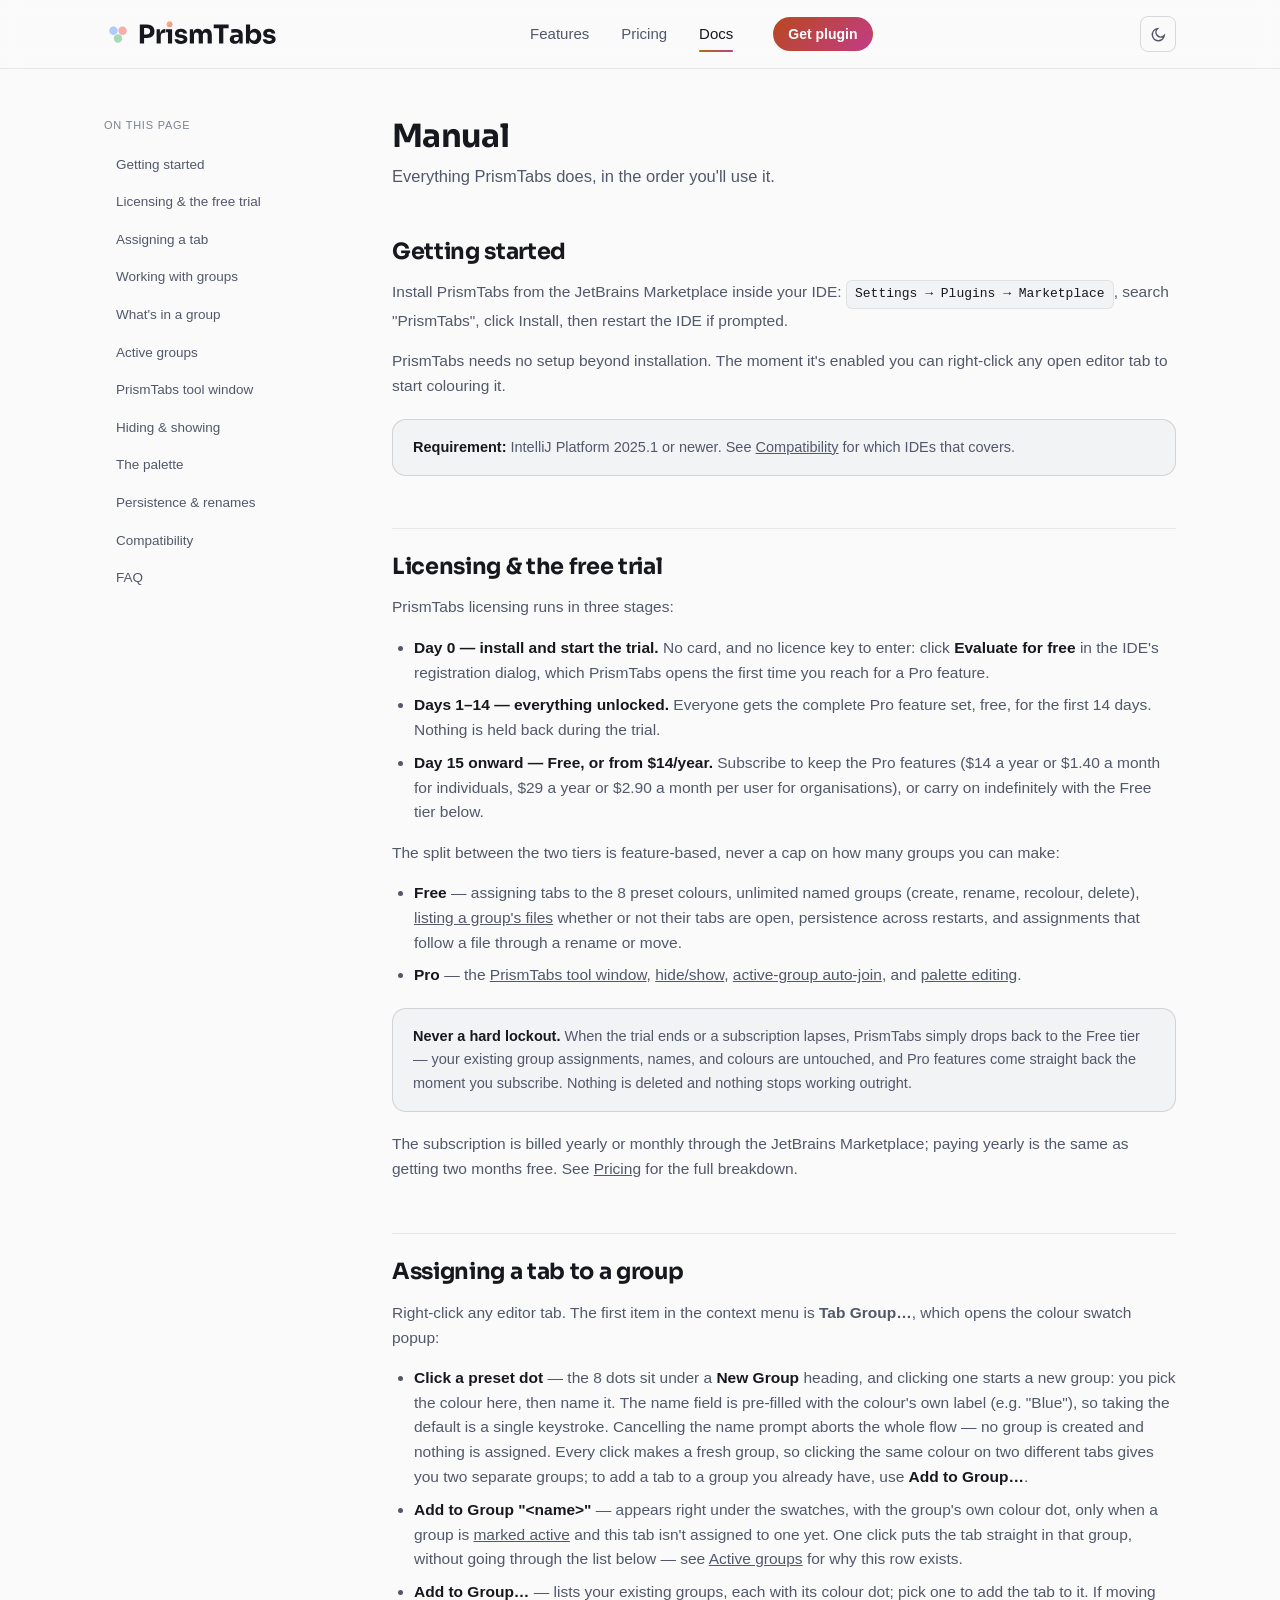
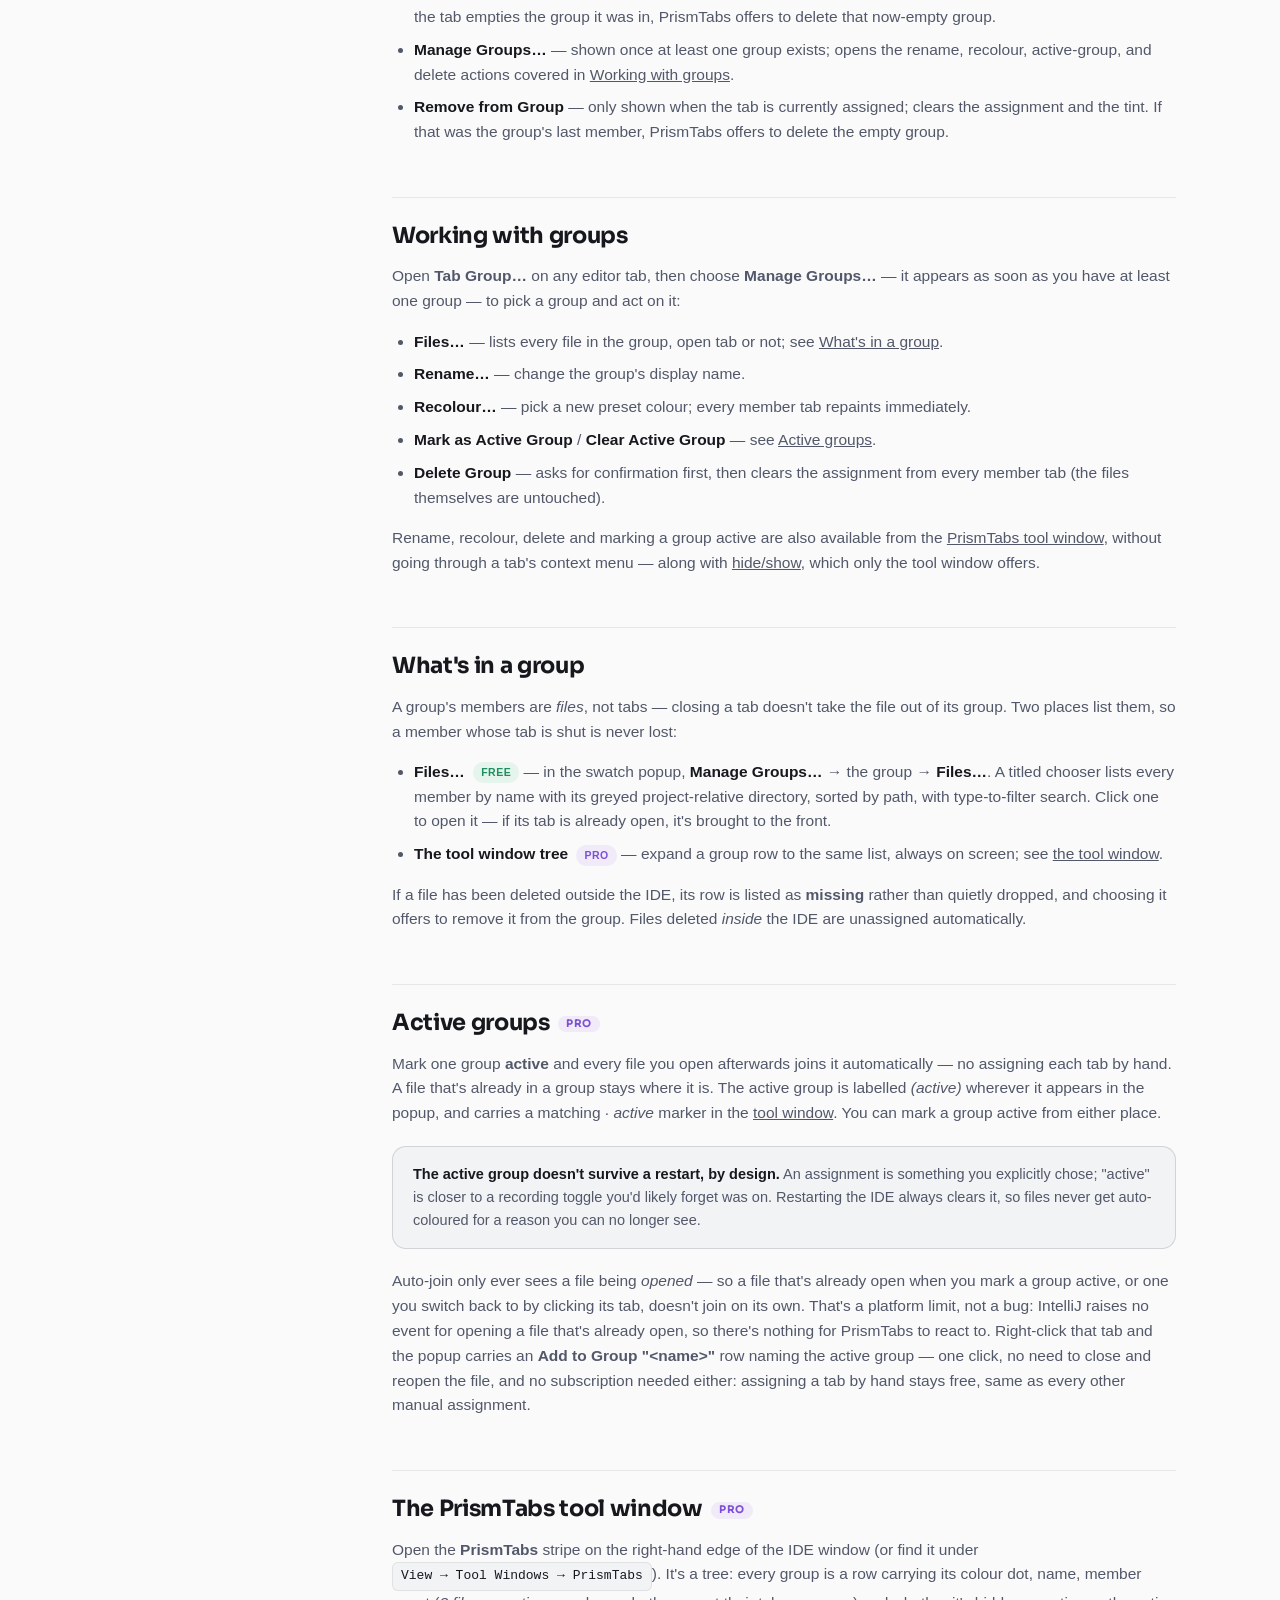
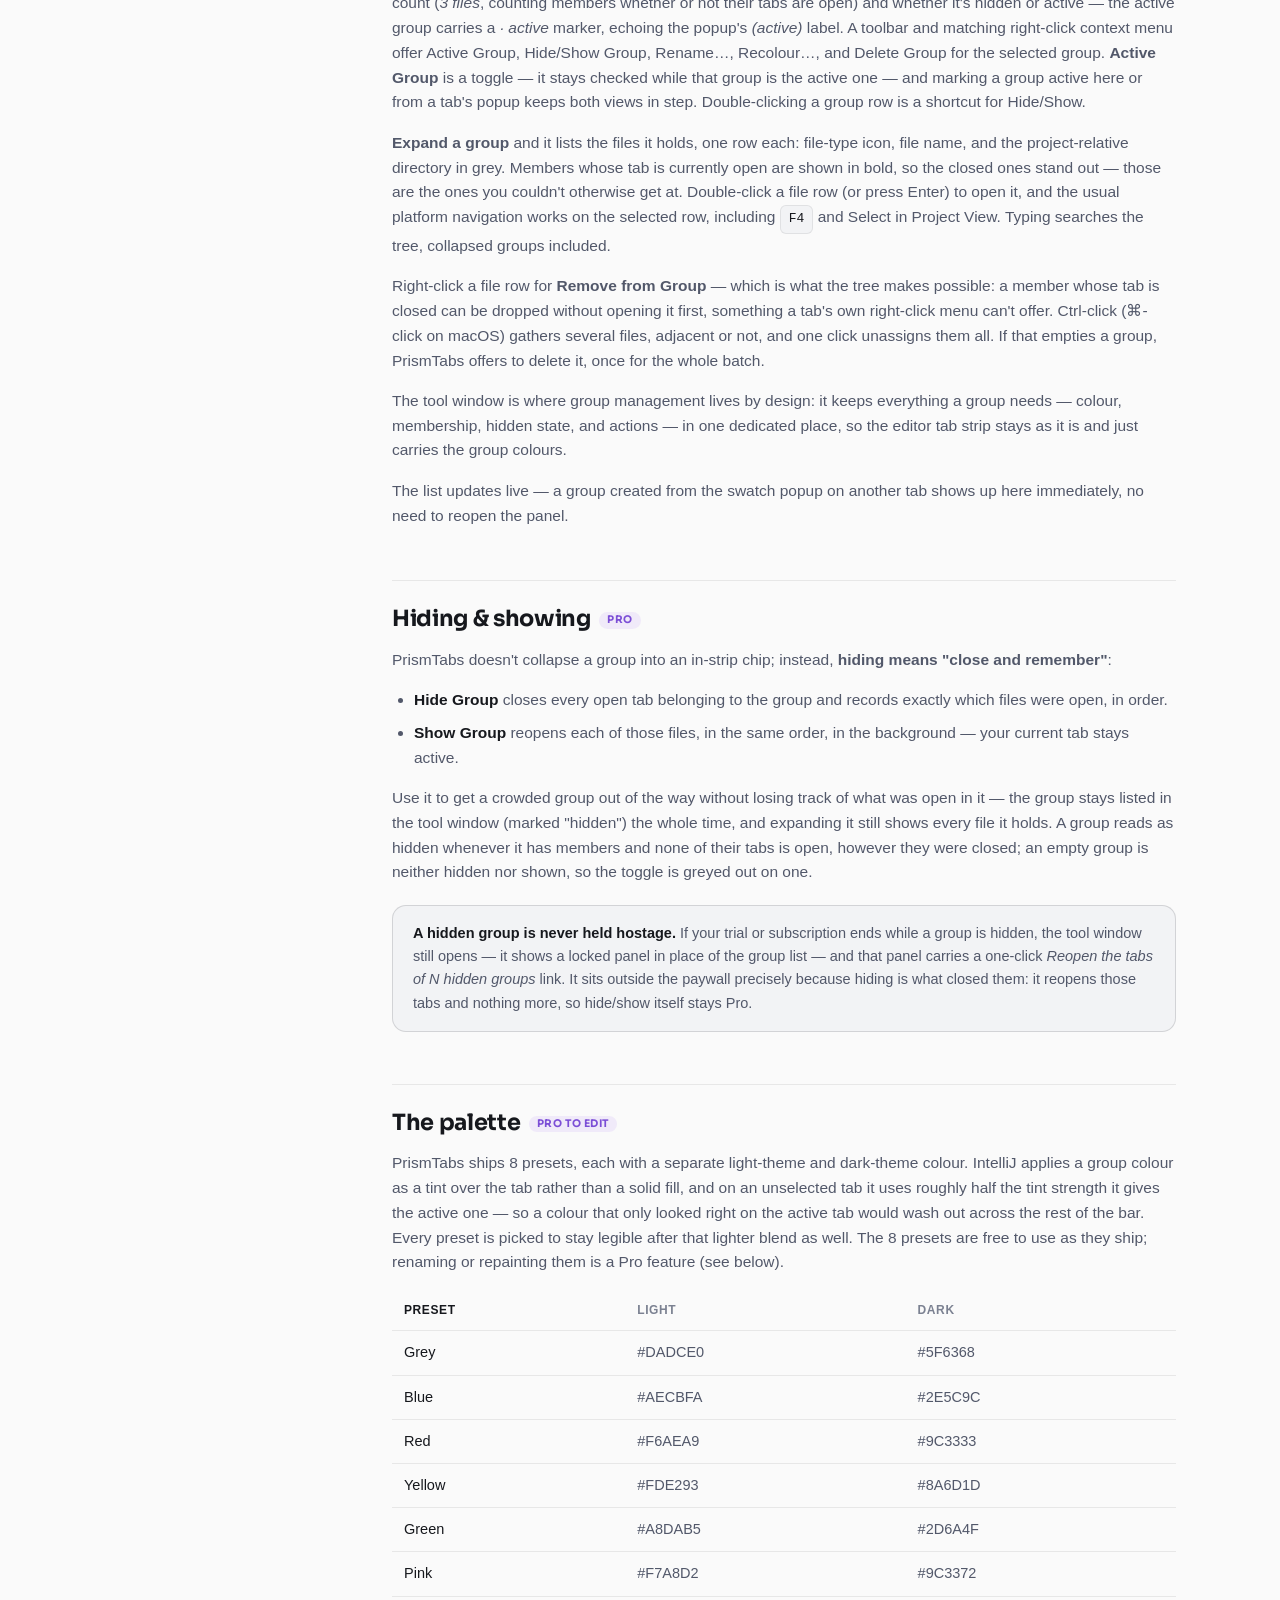
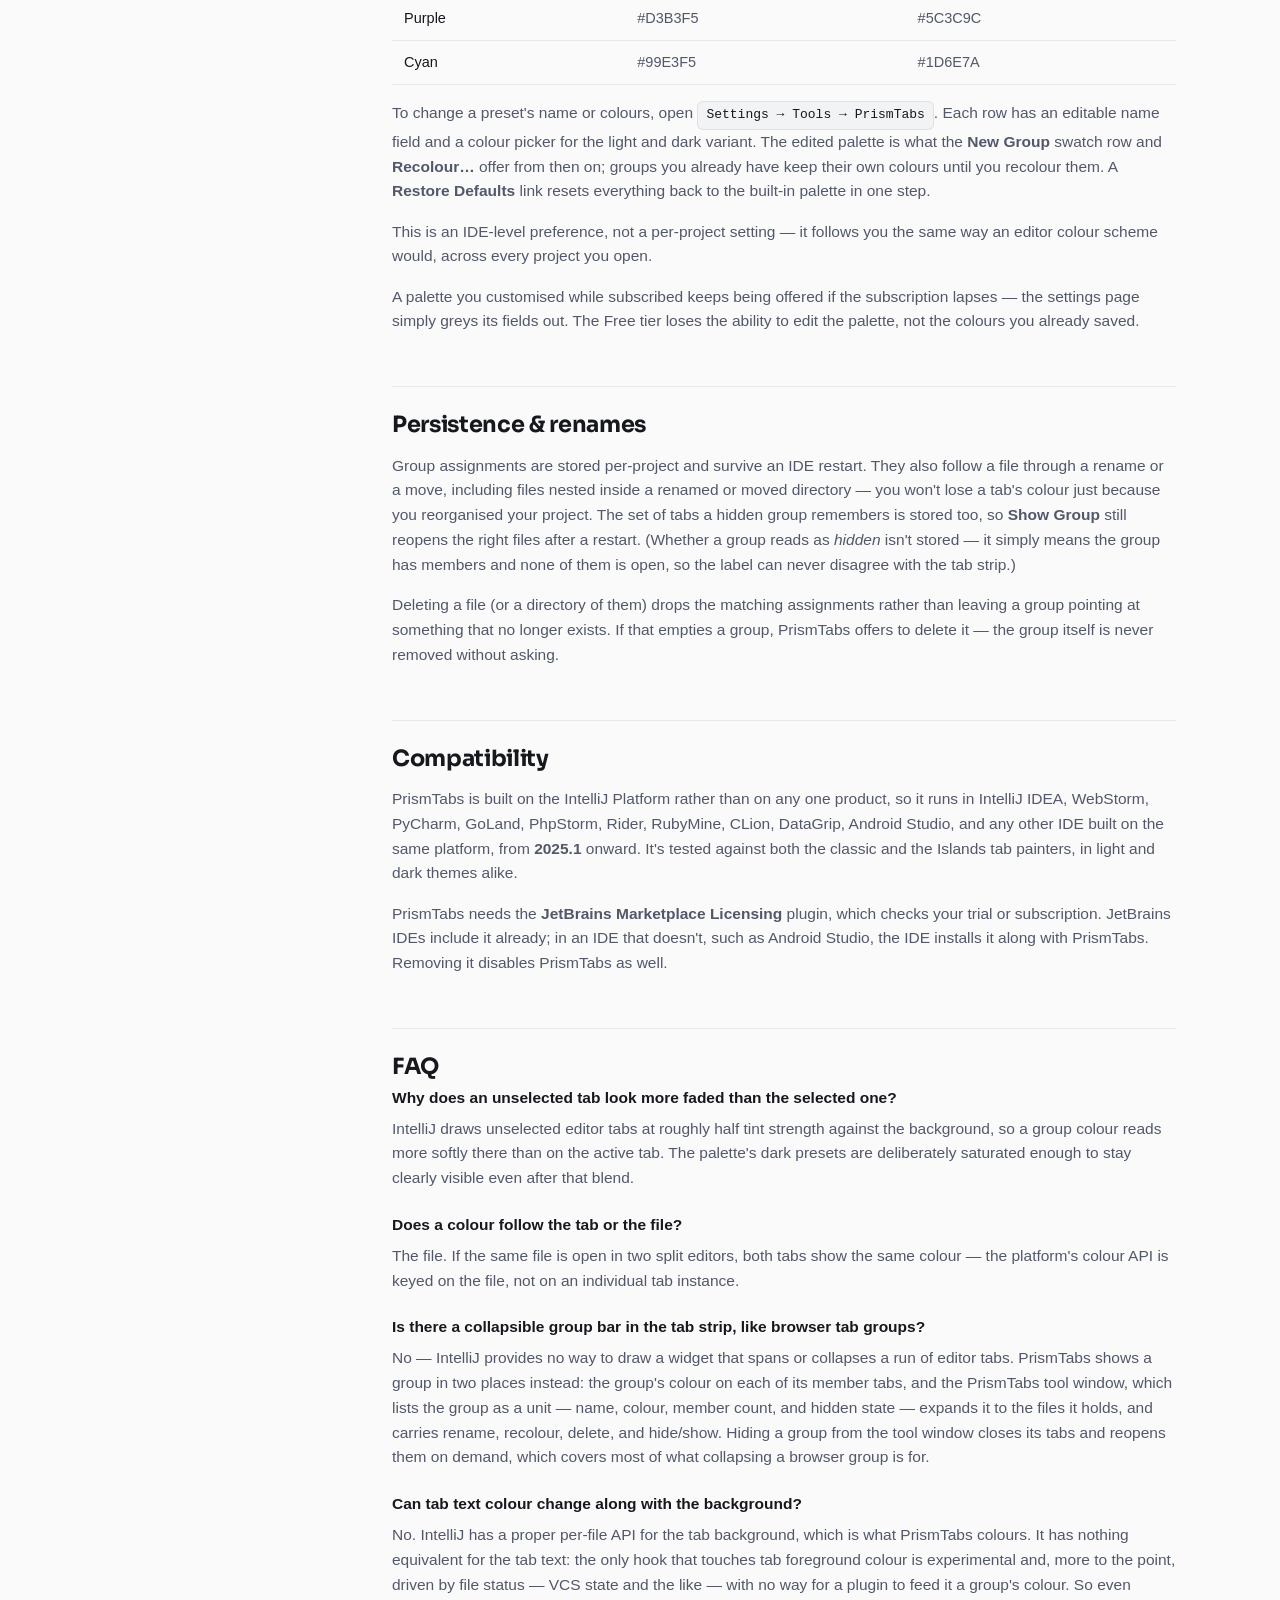
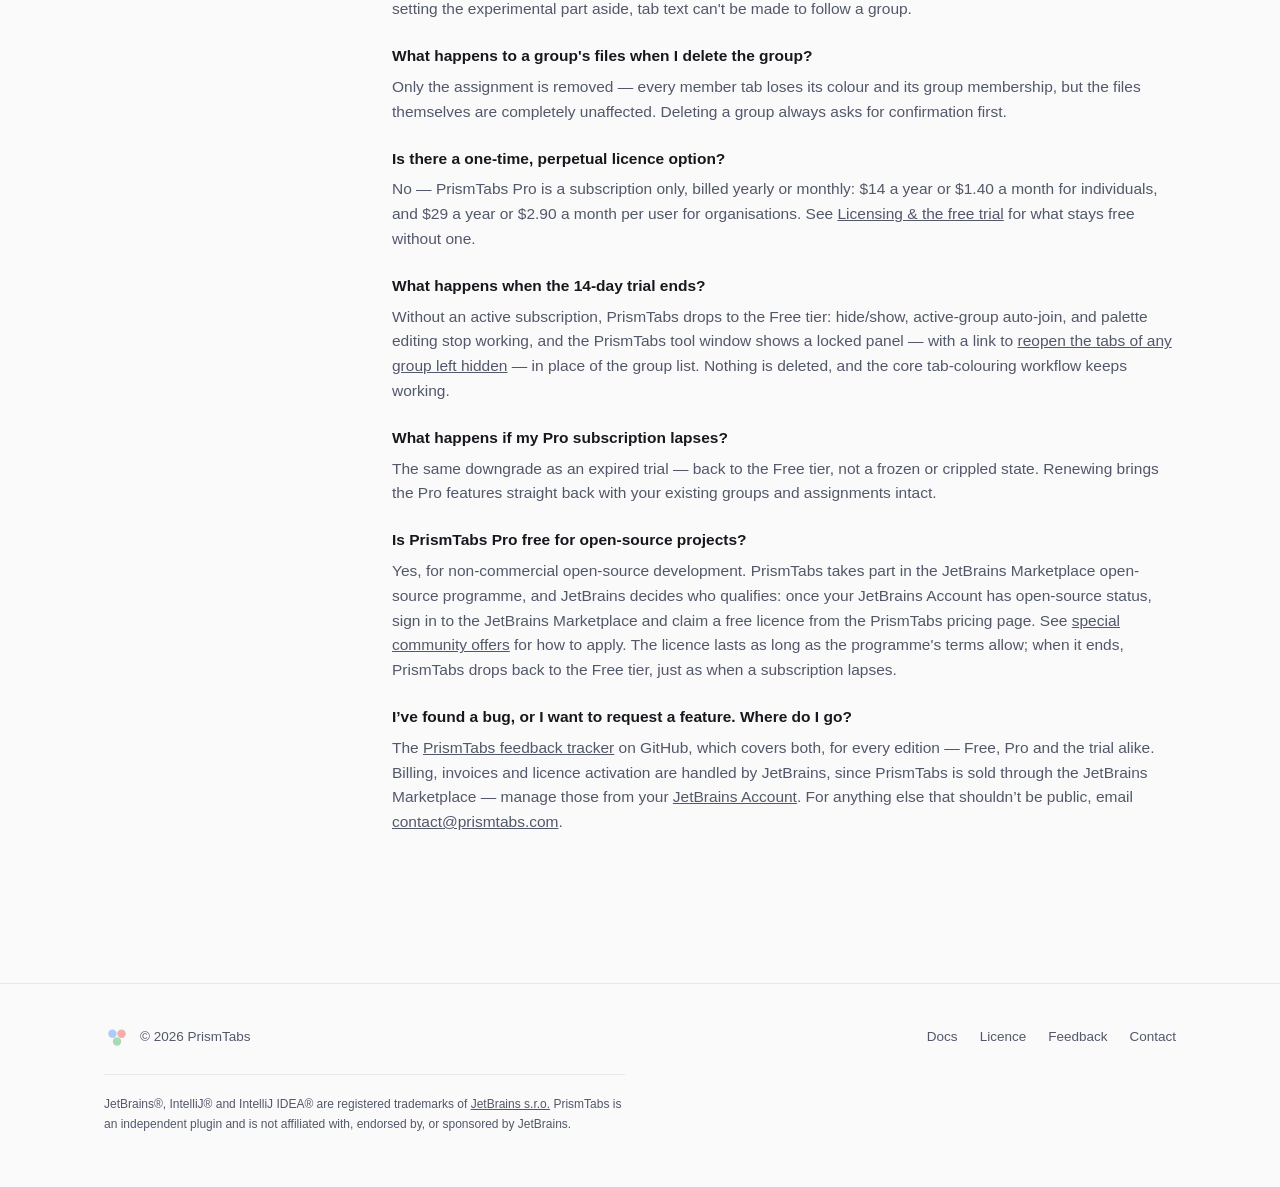
==== commit a3875032: "style(nav): add a Marketplace button and animated link underlines to the header The header links wer" ====
--- a/docs.html
+++ b/docs.html
@@ -30,6 +30,7 @@
         <a href="index.html#features">Features</a>
         <a href="index.html#pricing">Pricing</a>
         <a href="docs.html" aria-current="page">Docs</a>
+        <a class="btn btn-primary" href="https://plugins.jetbrains.com/plugin/34416-prismtabs?noRedirect=true" target="_blank" rel="noopener">Get plugin</a>
       </nav>
       <button class="theme-toggle" id="themeToggle" type="button" aria-label="Switch to light theme">
         <svg class="icon-sun" width="17" height="17" viewBox="0 0 18 18" fill="none" stroke="currentColor" stroke-width="1.6"><circle cx="9" cy="9" r="3.6"/><path d="M9 1.5v2M9 14.5v2M3.5 3.5l1.4 1.4M13.1 13.1l1.4 1.4M1.5 9h2M14.5 9h2M3.5 14.5l1.4-1.4M13.1 4.9l1.4-1.4"/></svg>
--- a/assets/style.css
+++ b/assets/style.css
@@ -207,19 +207,72 @@
 .nav-links {
   display: flex;
   align-items: center;
-  gap: 56px;
-  font-size: 14.5px;
-}
-
-.nav-links a {
+  gap: 32px;
+  font-size: 15px;
+}
+
+.nav-links a:not(.btn) {
+  position: relative;
+  font-weight: 500;
   text-decoration: none;
   color: var(--text-muted);
   transition: color 0.15s ease;
 }
 
-.nav-links a:hover,
+/* Amber-to-pink underline, drawn from the left on hover and kept on the current page. */
+.nav-links a:not(.btn)::after {
+  content: "";
+  position: absolute;
+  left: 0;
+  right: 0;
+  bottom: -6px;
+  height: 2px;
+  border-radius: 2px;
+  background: linear-gradient(90deg, var(--headline-from), var(--headline-to));
+  transform: scaleX(0);
+  transform-origin: left;
+  transition: transform 0.2s ease;
+}
+
+.nav-links a:not(.btn):hover,
+.nav-links a:not(.btn):focus-visible,
 .nav-links a[aria-current="page"] {
   color: var(--text);
+}
+
+.nav-links a:not(.btn):hover::after,
+.nav-links a:not(.btn):focus-visible::after,
+.nav-links a[aria-current="page"]::after {
+  transform: scaleX(1);
+}
+
+.nav-links .btn {
+  margin-left: 8px;
+  padding: 5px 14px;
+  font-size: 14px;
+}
+
+.site-nav a:focus-visible,
+.site-nav button:focus-visible {
+  outline: 2px solid var(--focus-ring);
+  outline-offset: 4px;
+  border-radius: var(--radius-sm);
+}
+
+/* Wide enough offset that the underline sits inside the ring instead of crossing it. */
+.nav-links a:not(.btn):focus-visible {
+  outline-offset: 8px;
+}
+
+.nav-links .btn:focus-visible {
+  border-radius: 999px;
+}
+
+@media (prefers-reduced-motion: reduce) {
+  .nav-links a:not(.btn),
+  .nav-links a:not(.btn)::after {
+    transition: none;
+  }
 }
 
 .nav-toggle {
@@ -321,34 +374,6 @@
   height: 500px;
   background: radial-gradient(closest-side, var(--warm-glow), transparent 70%);
   pointer-events: none;
-}
-
-.eyebrow {
-  display: inline-flex;
-  align-items: center;
-  gap: 8px;
-  padding: 6px 14px;
-  border-radius: 999px;
-  border: 1px solid var(--border-strong);
-  background: var(--bg-card);
-  font-size: 13px;
-  color: var(--text-muted);
-  text-decoration: none;
-  margin-bottom: 24px;
-  transition: border-color 0.15s ease, color 0.15s ease;
-}
-
-a.eyebrow:hover {
-  border-color: var(--accent-green);
-  color: var(--text);
-}
-
-.eyebrow .dot {
-  width: 7px;
-  height: 7px;
-  border-radius: 50%;
-  background: var(--accent-green);
-  box-shadow: 0 0 0 3px rgba(111, 207, 154, 0.18);
 }
 
 .hero-grid {
@@ -1209,9 +1234,31 @@
     transition: transform 0.2s ease;
   }
 
-  .nav-links a {
+  .nav-links a:not(.btn) {
     width: 100%;
-    padding: 12px 8px;
+    padding: 12px 12px;
+  }
+
+  /* A vertical bar replaces the underline, which would span the full row. */
+  .nav-links a:not(.btn)::after {
+    inset: 10px auto 10px 0;
+    width: 2px;
+    height: auto;
+    transform: scaleY(0);
+    transform-origin: top;
+  }
+
+  .nav-links a:not(.btn):hover::after,
+  .nav-links a:not(.btn):focus-visible::after,
+  .nav-links a[aria-current="page"]::after {
+    transform: scaleY(1);
+  }
+
+  .nav-links .btn {
+    width: 100%;
+    margin: 16px 0 0;
+    padding: 12px 24px;
+    font-size: 15px;
   }
 
   .nav-toggle {
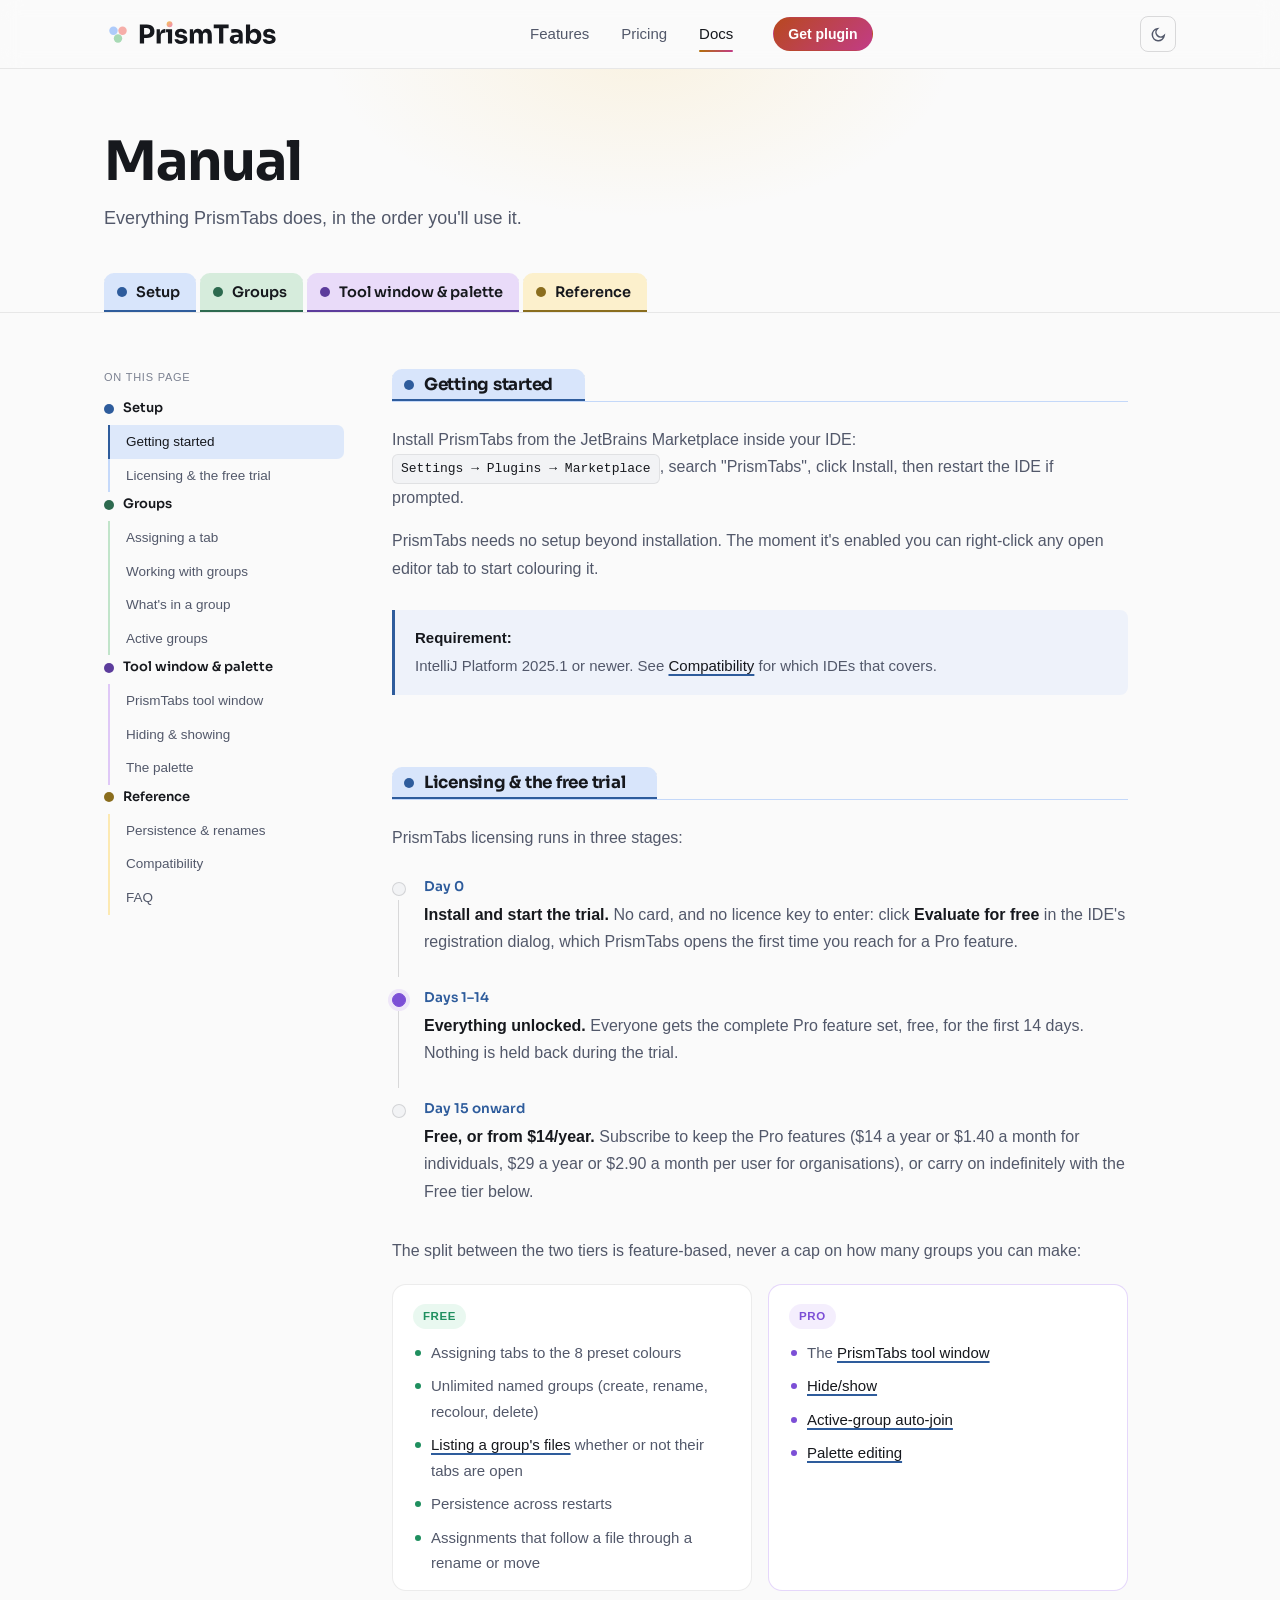
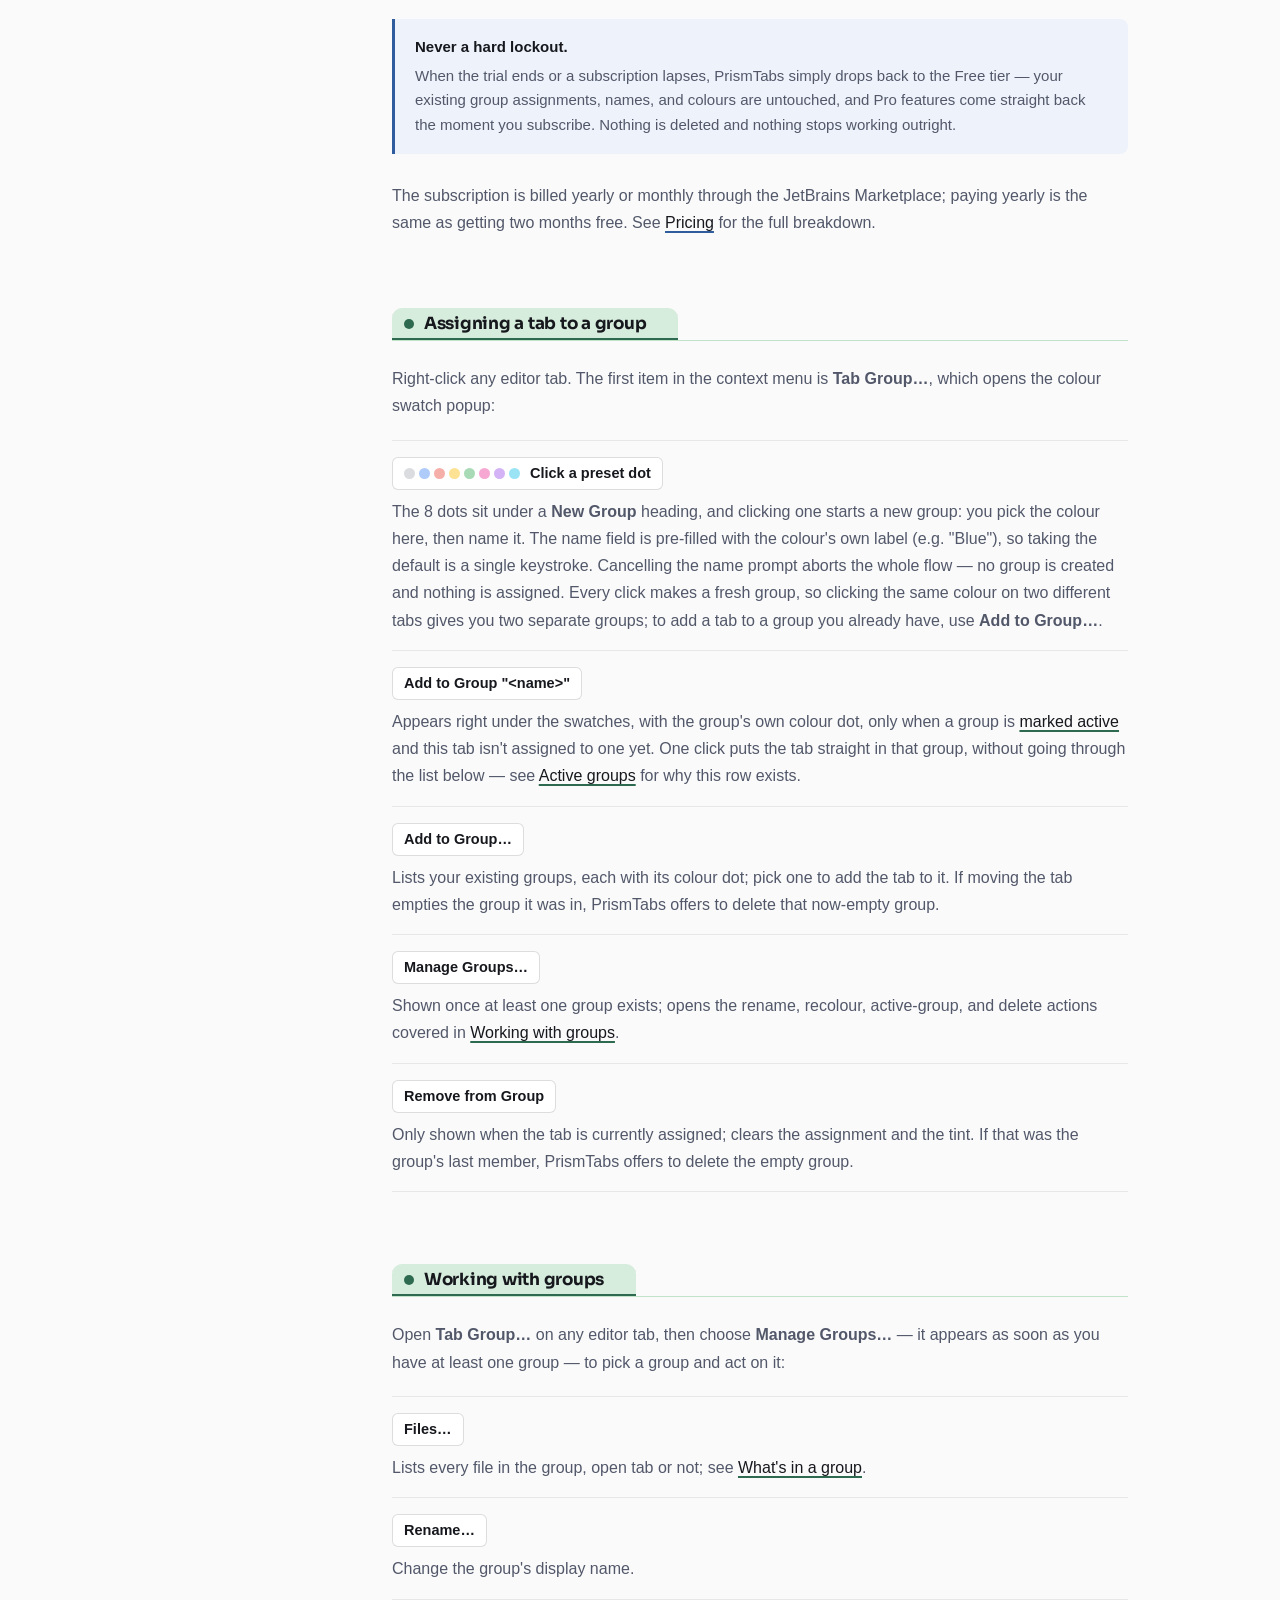
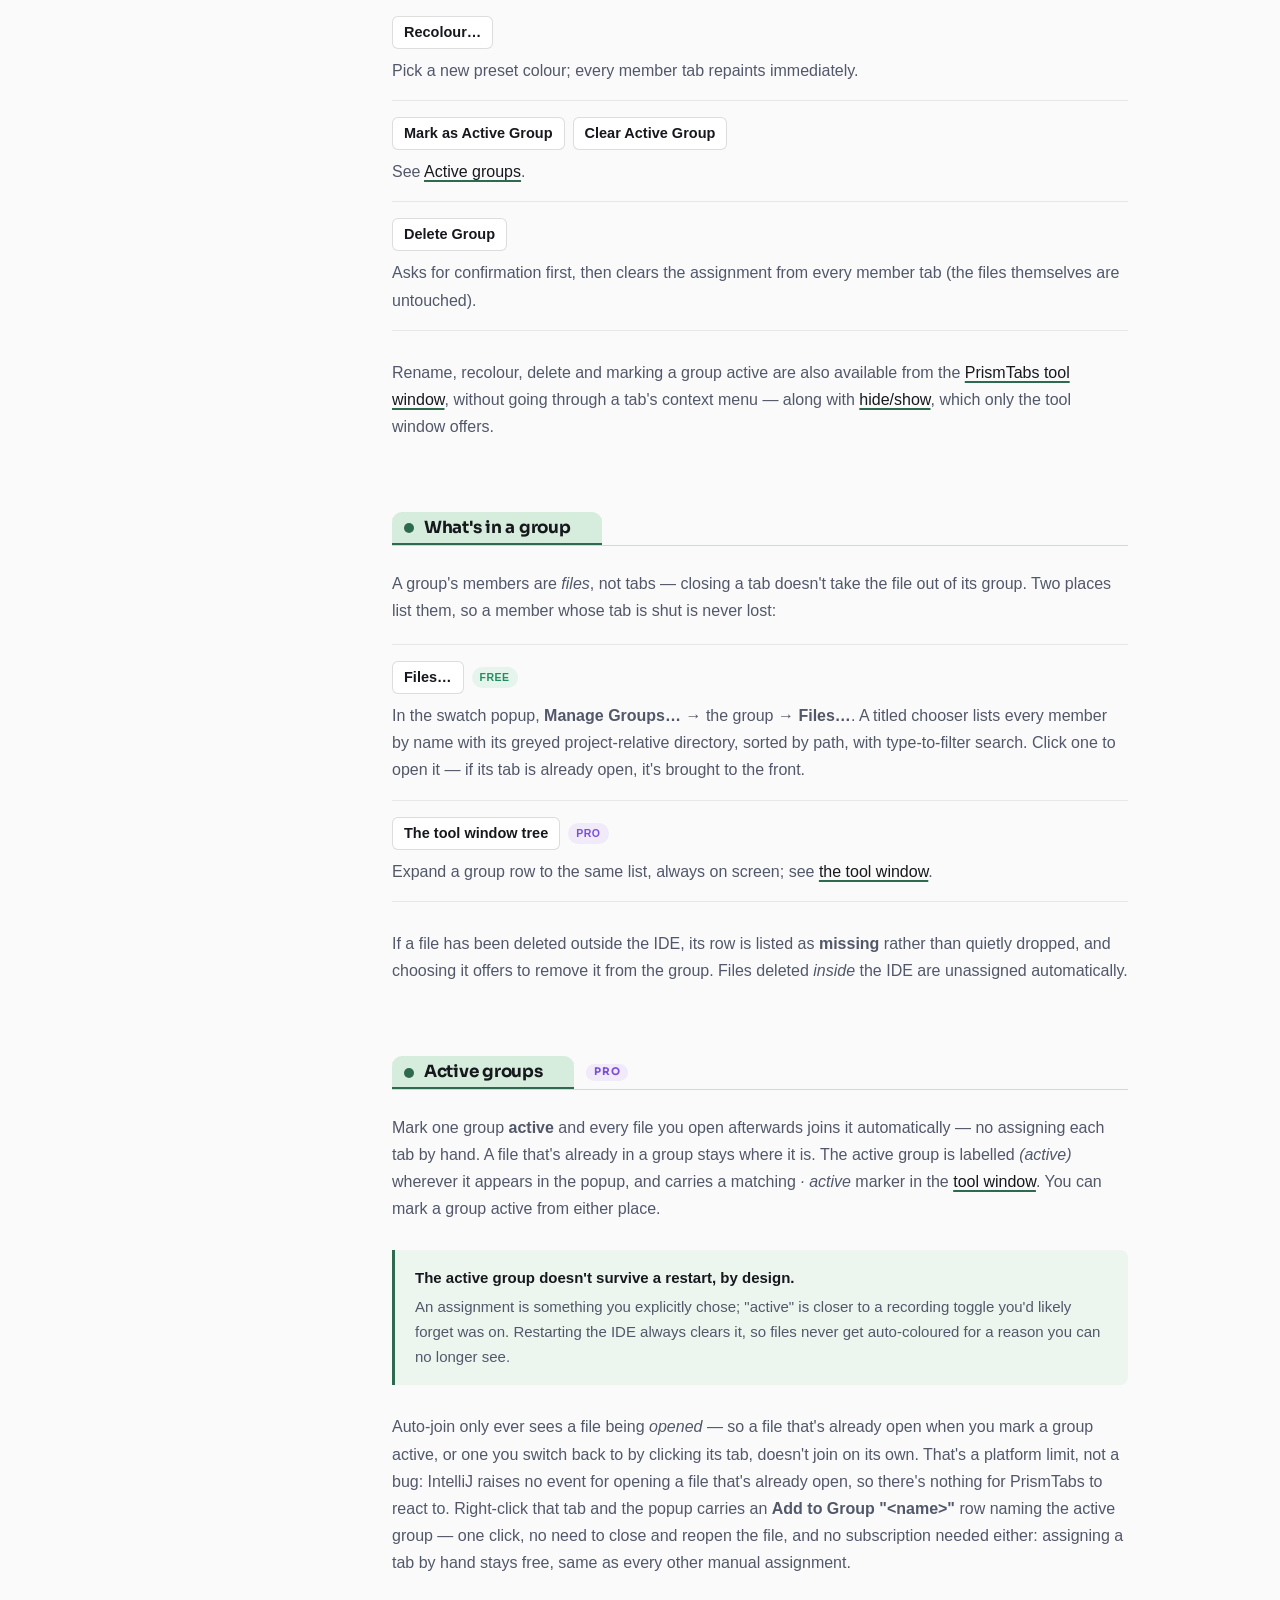
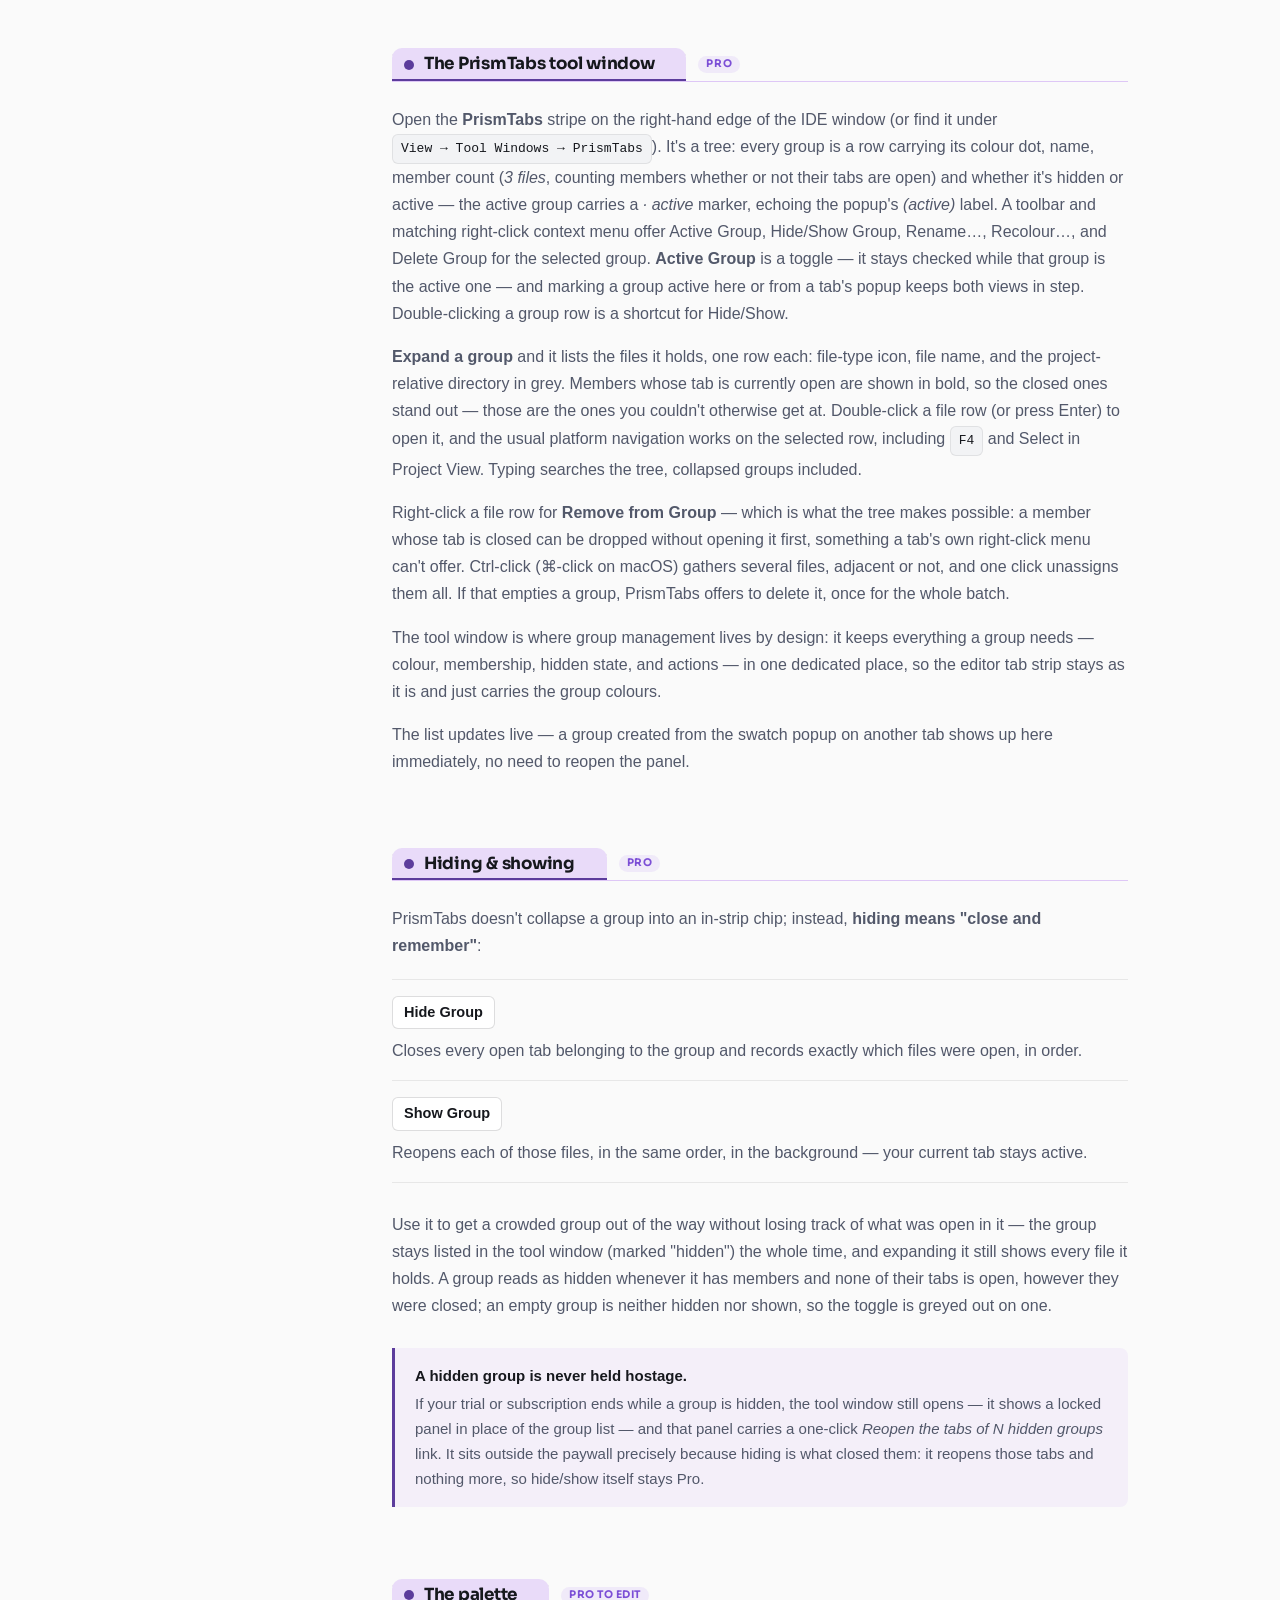
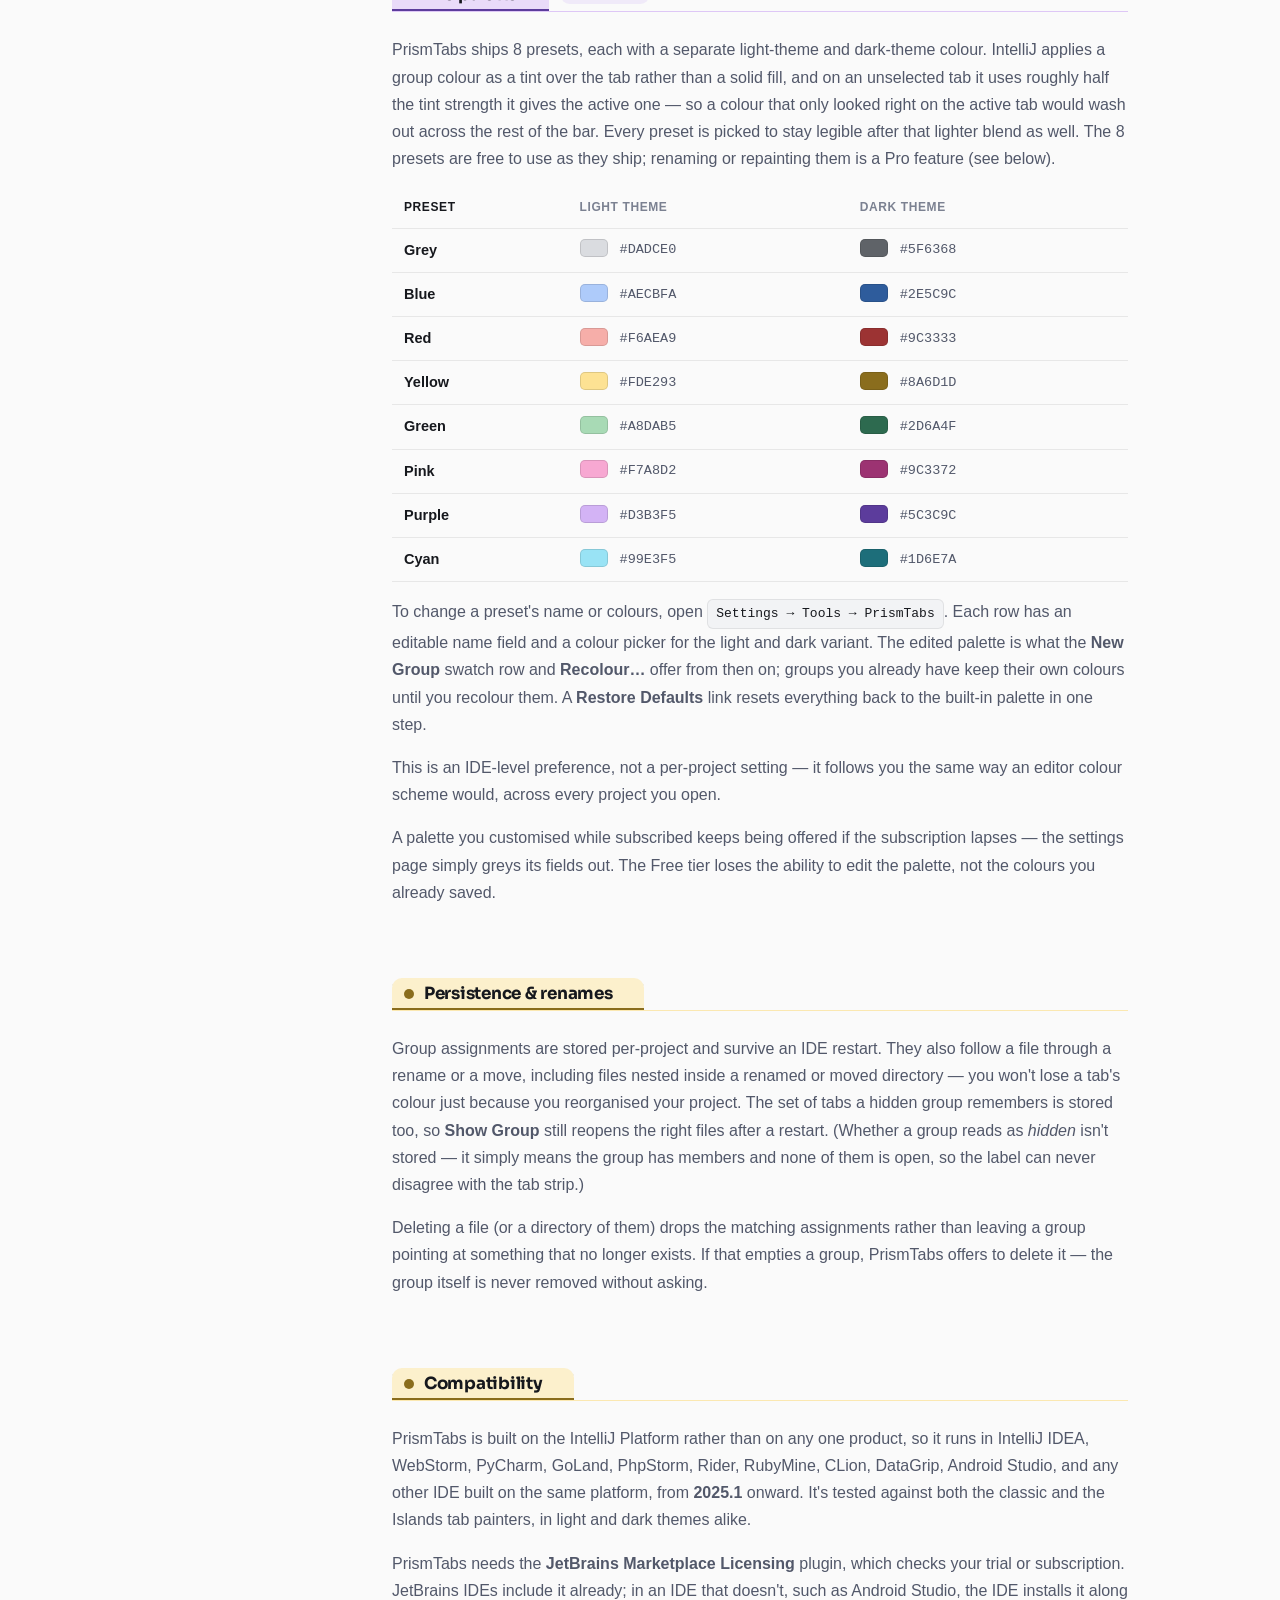
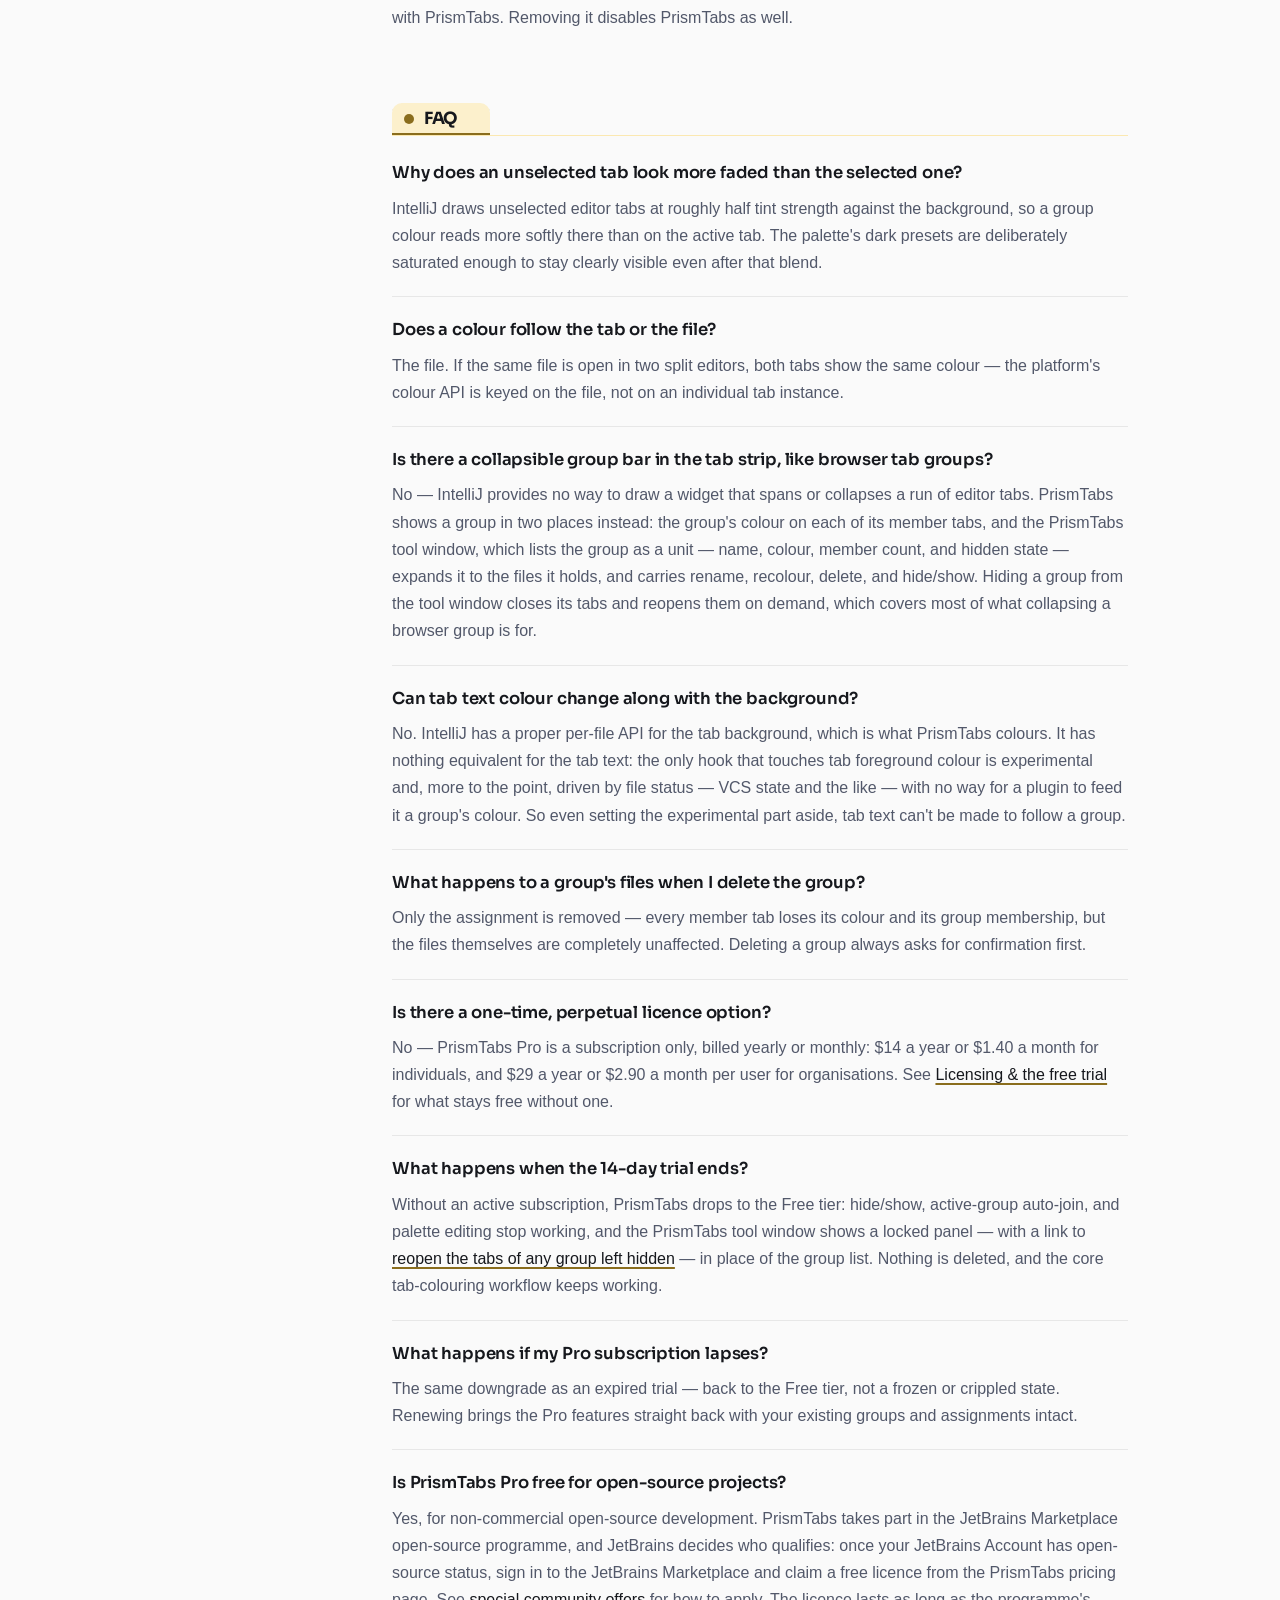
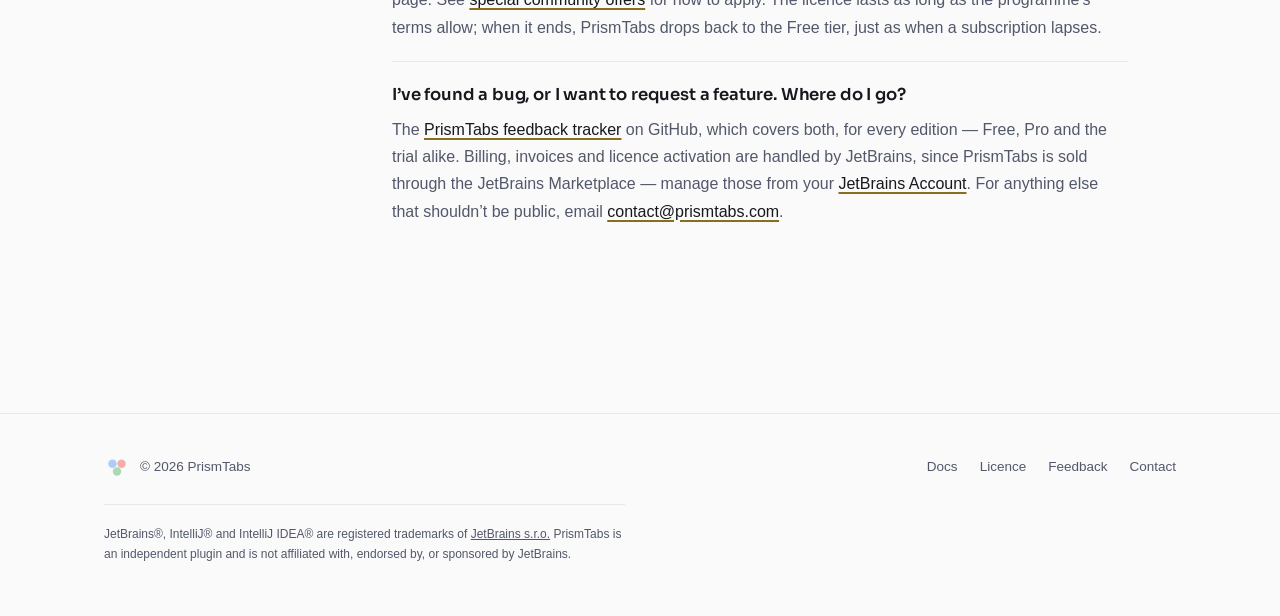
==== commit 39efba2f: "style(docs): redesign the manual with colour-coded chapter tabs Give the manual and the licence page" ====
--- a/docs.html
+++ b/docs.html
@@ -39,33 +39,58 @@
     </div>
   </header>
 
-  <div class="wrap docs-shell">
+  <header class="manual-head">
+    <div class="wrap">
+      <h1>Manual</h1>
+      <p class="lead">Everything PrismTabs does, in the order you'll use it.</p>
+      <nav class="chapter-strip" aria-label="Chapters">
+        <a data-chapter="setup" href="#getting-started"><span class="chapter-dot" aria-hidden="true"></span>Setup</a>
+        <a data-chapter="groups" href="#assigning"><span class="chapter-dot" aria-hidden="true"></span>Groups</a>
+        <a data-chapter="tools" href="#tool-window"><span class="chapter-dot" aria-hidden="true"></span>Tool window &amp; palette</a>
+        <a data-chapter="reference" href="#persistence"><span class="chapter-dot" aria-hidden="true"></span>Reference</a>
+      </nav>
+    </div>
+  </header>
+
+  <div class="wrap docs-shell manual">
     <aside class="docs-toc">
+      <button class="toc-toggle" id="tocToggle" type="button" aria-expanded="false" aria-controls="tocTree">
+        On this page
+        <svg width="14" height="14" viewBox="0 0 14 14" fill="none" stroke="currentColor" stroke-width="1.6" aria-hidden="true"><path d="M3.5 5.25 7 8.75l3.5-3.5"/></svg>
+      </button>
       <div class="toc-title">On this page</div>
-      <nav>
-        <a href="#getting-started">Getting started</a>
-        <a href="#licensing">Licensing &amp; the free trial</a>
-        <a href="#assigning">Assigning a tab</a>
-        <a href="#groups">Working with groups</a>
-        <a href="#membership">What's in a group</a>
-        <a href="#active-group">Active groups</a>
-        <a href="#tool-window">PrismTabs tool window</a>
-        <a href="#hiding">Hiding &amp; showing</a>
-        <a href="#palette">The palette</a>
-        <a href="#persistence">Persistence &amp; renames</a>
-        <a href="#compatibility">Compatibility</a>
-        <a href="#faq">FAQ</a>
+      <nav class="toc-tree" id="tocTree" aria-label="On this page">
+        <div class="toc-group" data-chapter="setup">
+          <div class="toc-chapter"><span class="chapter-dot" aria-hidden="true"></span>Setup</div>
+          <a href="#getting-started">Getting started</a>
+          <a href="#licensing">Licensing &amp; the free trial</a>
+        </div>
+        <div class="toc-group" data-chapter="groups">
+          <div class="toc-chapter"><span class="chapter-dot" aria-hidden="true"></span>Groups</div>
+          <a href="#assigning">Assigning a tab</a>
+          <a href="#groups">Working with groups</a>
+          <a href="#membership">What's in a group</a>
+          <a href="#active-group">Active groups</a>
+        </div>
+        <div class="toc-group" data-chapter="tools">
+          <div class="toc-chapter"><span class="chapter-dot" aria-hidden="true"></span>Tool window &amp; palette</div>
+          <a href="#tool-window">PrismTabs tool window</a>
+          <a href="#hiding">Hiding &amp; showing</a>
+          <a href="#palette">The palette</a>
+        </div>
+        <div class="toc-group" data-chapter="reference">
+          <div class="toc-chapter"><span class="chapter-dot" aria-hidden="true"></span>Reference</div>
+          <a href="#persistence">Persistence &amp; renames</a>
+          <a href="#compatibility">Compatibility</a>
+          <a href="#faq">FAQ</a>
+        </div>
       </nav>
     </aside>
 
-    <div class="docs-content">
-      <h1>Manual</h1>
-      <p class="lead">
-        Everything PrismTabs does, in the order you'll use it.
-      </p>
-
-      <section class="docs-section" id="getting-started">
-        <h2>Getting started</h2>
+    <main class="docs-content">
+
+      <section class="docs-section" id="getting-started" data-chapter="setup">
+        <h2><a class="section-tab" href="#getting-started"><span class="chapter-dot" aria-hidden="true"></span>Getting started</a></h2>
         <p>
           Install PrismTabs from the JetBrains Marketplace inside your IDE:
           <span class="kbd-path">Settings → Plugins → Marketplace</span>, search "PrismTabs",
@@ -78,21 +103,47 @@
         </div>
       </section>
 
-      <section class="docs-section" id="licensing">
-        <h2>Licensing &amp; the free trial</h2>
+      <section class="docs-section" id="licensing" data-chapter="setup">
+        <h2><a class="section-tab" href="#licensing"><span class="chapter-dot" aria-hidden="true"></span>Licensing &amp; the free trial</a></h2>
         <p>
           PrismTabs licensing runs in three stages:
         </p>
-        <ul>
-          <li><strong>Day 0 — install and start the trial.</strong> No card, and no licence key to enter: click <strong>Evaluate for free</strong> in the IDE's registration dialog, which PrismTabs opens the first time you reach for a Pro feature.</li>
-          <li><strong>Days 1–14 — everything unlocked.</strong> Everyone gets the complete Pro feature set, free, for the first 14 days. Nothing is held back during the trial.</li>
-          <li><strong>Day 15 onward — Free, or from $14/year.</strong> Subscribe to keep the Pro features ($14 a year or $1.40 a month for individuals, $29 a year or $2.90 a month per user for organisations), or carry on indefinitely with the Free tier below.</li>
-        </ul>
+        <ol class="stage-list">
+          <li class="stage">
+            <span class="stage-when">Day 0</span>
+            <p><strong>Install and start the trial.</strong> No card, and no licence key to enter: click <strong>Evaluate for free</strong> in the IDE's registration dialog, which PrismTabs opens the first time you reach for a Pro feature.</p>
+          </li>
+          <li class="stage stage--pro">
+            <span class="stage-when">Days 1–14</span>
+            <p><strong>Everything unlocked.</strong> Everyone gets the complete Pro feature set, free, for the first 14 days. Nothing is held back during the trial.</p>
+          </li>
+          <li class="stage">
+            <span class="stage-when">Day 15 onward</span>
+            <p><strong>Free, or from $14/year.</strong> Subscribe to keep the Pro features ($14 a year or $1.40 a month for individuals, $29 a year or $2.90 a month per user for organisations), or carry on indefinitely with the Free tier below.</p>
+          </li>
+        </ol>
         <p>The split between the two tiers is feature-based, never a cap on how many groups you can make:</p>
-        <ul>
-          <li><strong>Free</strong> — assigning tabs to the 8 preset colours, unlimited named groups (create, rename, recolour, delete), <a href="#membership">listing a group's files</a> whether or not their tabs are open, persistence across restarts, and assignments that follow a file through a rename or move.</li>
-          <li><strong>Pro</strong> — the <a href="#tool-window">PrismTabs tool window</a>, <a href="#hiding">hide/show</a>, <a href="#active-group">active-group auto-join</a>, and <a href="#palette">palette editing</a>.</li>
-        </ul>
+        <div class="tier-compare">
+          <div class="tier-col tier-col--free">
+            <h3><span class="tier-tag tier-tag--free">Free</span></h3>
+            <ul>
+              <li>Assigning tabs to the 8 preset colours</li>
+              <li>Unlimited named groups (create, rename, recolour, delete)</li>
+              <li><a href="#membership">Listing a group's files</a> whether or not their tabs are open</li>
+              <li>Persistence across restarts</li>
+              <li>Assignments that follow a file through a rename or move</li>
+            </ul>
+          </div>
+          <div class="tier-col tier-col--pro">
+            <h3><span class="tier-tag tier-tag--pro">Pro</span></h3>
+            <ul>
+              <li>The <a href="#tool-window">PrismTabs tool window</a></li>
+              <li><a href="#hiding">Hide/show</a></li>
+              <li><a href="#active-group">Active-group auto-join</a></li>
+              <li><a href="#palette">Palette editing</a></li>
+            </ul>
+          </div>
+        </div>
         <div class="callout">
           <strong>Never a hard lockout.</strong> When the trial ends or a subscription lapses,
           PrismTabs simply drops back to the Free tier — your existing group assignments, names,
@@ -102,45 +153,64 @@
         <p>The subscription is billed yearly or monthly through the JetBrains Marketplace; paying yearly is the same as getting two months free. See <a href="index.html#pricing">Pricing</a> for the full breakdown.</p>
       </section>
 
-      <section class="docs-section" id="assigning">
-        <h2>Assigning a tab to a group</h2>
+      <section class="docs-section" id="assigning" data-chapter="groups">
+        <h2><a class="section-tab" href="#assigning"><span class="chapter-dot" aria-hidden="true"></span>Assigning a tab to a group</a></h2>
         <p>Right-click any editor tab. The first item in the context menu is <strong>Tab Group…</strong>, which opens the colour swatch popup:</p>
-        <ul>
-          <li><strong>Click a preset dot</strong> — the 8 dots sit under a <strong>New Group</strong> heading, and clicking one starts a new group: you pick the colour here, then name it. The name field is pre-filled with the colour's own label (e.g. "Blue"), so taking the default is a single keystroke. Cancelling the name prompt aborts the whole flow — no group is created and nothing is assigned. Every click makes a fresh group, so clicking the same colour on two different tabs gives you two separate groups; to add a tab to a group you already have, use <strong>Add to Group…</strong>.</li>
-          <li><strong>Add to Group "&lt;name&gt;"</strong> — appears right under the swatches, with the group's own colour dot, only when a group is <a href="#active-group">marked active</a> and this tab isn't assigned to one yet. One click puts the tab straight in that group, without going through the list below — see <a href="#active-group">Active groups</a> for why this row exists.</li>
-          <li><strong>Add to Group…</strong> — lists your existing groups, each with its colour dot; pick one to add the tab to it. If moving the tab empties the group it was in, PrismTabs offers to delete that now-empty group.</li>
-          <li><strong>Manage Groups…</strong> — shown once at least one group exists; opens the rename, recolour, active-group, and delete actions covered in <a href="#groups">Working with groups</a>.</li>
-          <li><strong>Remove from Group</strong> — only shown when the tab is currently assigned; clears the assignment and the tint. If that was the group's last member, PrismTabs offers to delete the empty group.</li>
-        </ul>
-      </section>
-
-      <section class="docs-section" id="groups">
-        <h2>Working with groups</h2>
+        <dl class="command-list">
+          <dt>
+            <span class="command">
+              <span class="swatch-row" aria-hidden="true">
+                <i style="--c: var(--preset-grey-l)"></i><i style="--c: var(--preset-blue-l)"></i><i style="--c: var(--preset-red-l)"></i><i style="--c: var(--preset-yellow-l)"></i><i style="--c: var(--preset-green-l)"></i><i style="--c: var(--preset-pink-l)"></i><i style="--c: var(--preset-purple-l)"></i><i style="--c: var(--preset-cyan-l)"></i>
+              </span>
+              Click a preset dot
+            </span>
+          </dt>
+          <dd>The 8 dots sit under a <strong>New Group</strong> heading, and clicking one starts a new group: you pick the colour here, then name it. The name field is pre-filled with the colour's own label (e.g. "Blue"), so taking the default is a single keystroke. Cancelling the name prompt aborts the whole flow — no group is created and nothing is assigned. Every click makes a fresh group, so clicking the same colour on two different tabs gives you two separate groups; to add a tab to a group you already have, use <strong>Add to Group…</strong>.</dd>
+          <dt><span class="command">Add to Group "&lt;name&gt;"</span></dt>
+          <dd>Appears right under the swatches, with the group's own colour dot, only when a group is <a href="#active-group">marked active</a> and this tab isn't assigned to one yet. One click puts the tab straight in that group, without going through the list below — see <a href="#active-group">Active groups</a> for why this row exists.</dd>
+          <dt><span class="command">Add to Group…</span></dt>
+          <dd>Lists your existing groups, each with its colour dot; pick one to add the tab to it. If moving the tab empties the group it was in, PrismTabs offers to delete that now-empty group.</dd>
+          <dt><span class="command">Manage Groups…</span></dt>
+          <dd>Shown once at least one group exists; opens the rename, recolour, active-group, and delete actions covered in <a href="#groups">Working with groups</a>.</dd>
+          <dt><span class="command">Remove from Group</span></dt>
+          <dd>Only shown when the tab is currently assigned; clears the assignment and the tint. If that was the group's last member, PrismTabs offers to delete the empty group.</dd>
+        </dl>
+      </section>
+
+      <section class="docs-section" id="groups" data-chapter="groups">
+        <h2><a class="section-tab" href="#groups"><span class="chapter-dot" aria-hidden="true"></span>Working with groups</a></h2>
         <p>
           Open <strong>Tab Group…</strong> on any editor tab, then choose
           <strong>Manage Groups…</strong> — it appears as soon as you have at least one
           group — to pick a group and act on it:
         </p>
-        <ul>
-          <li><strong>Files…</strong> — lists every file in the group, open tab or not; see <a href="#membership">What's in a group</a>.</li>
-          <li><strong>Rename…</strong> — change the group's display name.</li>
-          <li><strong>Recolour…</strong> — pick a new preset colour; every member tab repaints immediately.</li>
-          <li><strong>Mark as Active Group</strong> / <strong>Clear Active Group</strong> — see <a href="#active-group">Active groups</a>.</li>
-          <li><strong>Delete Group</strong> — asks for confirmation first, then clears the assignment from every member tab (the files themselves are untouched).</li>
-        </ul>
+        <dl class="command-list">
+          <dt><span class="command">Files…</span></dt>
+          <dd>Lists every file in the group, open tab or not; see <a href="#membership">What's in a group</a>.</dd>
+          <dt><span class="command">Rename…</span></dt>
+          <dd>Change the group's display name.</dd>
+          <dt><span class="command">Recolour…</span></dt>
+          <dd>Pick a new preset colour; every member tab repaints immediately.</dd>
+          <dt><span class="command">Mark as Active Group</span> <span class="command">Clear Active Group</span></dt>
+          <dd>See <a href="#active-group">Active groups</a>.</dd>
+          <dt><span class="command">Delete Group</span></dt>
+          <dd>Asks for confirmation first, then clears the assignment from every member tab (the files themselves are untouched).</dd>
+        </dl>
         <p>Rename, recolour, delete and marking a group active are also available from the <a href="#tool-window">PrismTabs tool window</a>, without going through a tab's context menu — along with <a href="#hiding">hide/show</a>, which only the tool window offers.</p>
       </section>
 
-      <section class="docs-section" id="membership">
-        <h2>What's in a group</h2>
+      <section class="docs-section" id="membership" data-chapter="groups">
+        <h2><a class="section-tab" href="#membership"><span class="chapter-dot" aria-hidden="true"></span>What's in a group</a></h2>
         <p>
           A group's members are <em>files</em>, not tabs — closing a tab doesn't take the file out
           of its group. Two places list them, so a member whose tab is shut is never lost:
         </p>
-        <ul>
-          <li><strong>Files… <span class="tier-tag tier-tag--free">Free</span></strong> — in the swatch popup, <strong>Manage Groups…</strong> → the group → <strong>Files…</strong>. A titled chooser lists every member by name with its greyed project-relative directory, sorted by path, with type-to-filter search. Click one to open it — if its tab is already open, it's brought to the front.</li>
-          <li><strong>The tool window tree <span class="tier-tag tier-tag--pro">Pro</span></strong> — expand a group row to the same list, always on screen; see <a href="#tool-window">the tool window</a>.</li>
-        </ul>
+        <dl class="command-list">
+          <dt><span class="command">Files…</span> <span class="tier-tag tier-tag--free">Free</span></dt>
+          <dd>In the swatch popup, <strong>Manage Groups…</strong> → the group → <strong>Files…</strong>. A titled chooser lists every member by name with its greyed project-relative directory, sorted by path, with type-to-filter search. Click one to open it — if its tab is already open, it's brought to the front.</dd>
+          <dt><span class="command">The tool window tree</span> <span class="tier-tag tier-tag--pro">Pro</span></dt>
+          <dd>Expand a group row to the same list, always on screen; see <a href="#tool-window">the tool window</a>.</dd>
+        </dl>
         <p>
           If a file has been deleted outside the IDE, its row is listed as <strong>missing</strong>
           rather than quietly dropped, and choosing it offers to remove it from the group. Files
@@ -148,8 +218,8 @@
         </p>
       </section>
 
-      <section class="docs-section" id="active-group">
-        <h2>Active groups <span class="tier-tag tier-tag--pro">Pro</span></h2>
+      <section class="docs-section" id="active-group" data-chapter="groups">
+        <h2><a class="section-tab" href="#active-group"><span class="chapter-dot" aria-hidden="true"></span>Active groups</a> <span class="tier-tag tier-tag--pro">Pro</span></h2>
         <p>
           Mark one group <strong>active</strong> and every file you open afterwards joins it
           automatically — no assigning each tab by hand. A file that's already in a group stays
@@ -175,8 +245,8 @@
         </p>
       </section>
 
-      <section class="docs-section" id="tool-window">
-        <h2>The PrismTabs tool window <span class="tier-tag tier-tag--pro">Pro</span></h2>
+      <section class="docs-section" id="tool-window" data-chapter="tools">
+        <h2><a class="section-tab" href="#tool-window"><span class="chapter-dot" aria-hidden="true"></span>The PrismTabs tool window</a> <span class="tier-tag tier-tag--pro">Pro</span></h2>
         <p>
           Open the <strong>PrismTabs</strong> stripe on the right-hand edge of the IDE window (or
           find it under <span class="kbd-path">View → Tool Windows → PrismTabs</span>). It's a
@@ -214,16 +284,18 @@
         <p>The list updates live — a group created from the swatch popup on another tab shows up here immediately, no need to reopen the panel.</p>
       </section>
 
-      <section class="docs-section" id="hiding">
-        <h2>Hiding &amp; showing <span class="tier-tag tier-tag--pro">Pro</span></h2>
+      <section class="docs-section" id="hiding" data-chapter="tools">
+        <h2><a class="section-tab" href="#hiding"><span class="chapter-dot" aria-hidden="true"></span>Hiding &amp; showing</a> <span class="tier-tag tier-tag--pro">Pro</span></h2>
         <p>
           PrismTabs doesn't collapse a group into an in-strip chip; instead,
           <strong>hiding means "close and remember"</strong>:
         </p>
-        <ul>
-          <li><strong>Hide Group</strong> closes every open tab belonging to the group and records exactly which files were open, in order.</li>
-          <li><strong>Show Group</strong> reopens each of those files, in the same order, in the background — your current tab stays active.</li>
-        </ul>
+        <dl class="command-list">
+          <dt><span class="command">Hide Group</span></dt>
+          <dd>Closes every open tab belonging to the group and records exactly which files were open, in order.</dd>
+          <dt><span class="command">Show Group</span></dt>
+          <dd>Reopens each of those files, in the same order, in the background — your current tab stays active.</dd>
+        </dl>
         <p>Use it to get a crowded group out of the way without losing track of what was open in it — the group stays listed in the tool window (marked "hidden") the whole time, and expanding it still shows every file it holds. A group reads as hidden whenever it has members and none of their tabs is open, however they were closed; an empty group is neither hidden nor shown, so the toggle is greyed out on one.</p>
         <div class="callout">
           <strong>A hidden group is never held hostage.</strong> If your trial or subscription ends
@@ -234,8 +306,8 @@
         </div>
       </section>
 
-      <section class="docs-section" id="palette">
-        <h2>The palette <span class="tier-tag tier-tag--pro">Pro to edit</span></h2>
+      <section class="docs-section" id="palette" data-chapter="tools">
+        <h2><a class="section-tab" href="#palette"><span class="chapter-dot" aria-hidden="true"></span>The palette</a> <span class="tier-tag tier-tag--pro">Pro to edit</span></h2>
         <p>
           PrismTabs ships 8 presets, each with a separate light-theme and dark-theme colour.
           IntelliJ applies a group colour as a tint over the tab rather than a solid fill, and on
@@ -245,17 +317,17 @@
           presets are free to use as they ship; renaming or repainting them is a Pro feature
           (see below).
         </p>
-        <table class="docs-table">
-          <thead><tr><th>Preset</th><th>Light</th><th>Dark</th></tr></thead>
+        <table class="docs-table palette-table">
+          <thead><tr><th scope="col">Preset</th><th scope="col">Light theme</th><th scope="col">Dark theme</th></tr></thead>
           <tbody>
-            <tr><td>Grey</td><td>#DADCE0</td><td>#5F6368</td></tr>
-            <tr><td>Blue</td><td>#AECBFA</td><td>#2E5C9C</td></tr>
-            <tr><td>Red</td><td>#F6AEA9</td><td>#9C3333</td></tr>
-            <tr><td>Yellow</td><td>#FDE293</td><td>#8A6D1D</td></tr>
-            <tr><td>Green</td><td>#A8DAB5</td><td>#2D6A4F</td></tr>
-            <tr><td>Pink</td><td>#F7A8D2</td><td>#9C3372</td></tr>
-            <tr><td>Purple</td><td>#D3B3F5</td><td>#5C3C9C</td></tr>
-            <tr><td>Cyan</td><td>#99E3F5</td><td>#1D6E7A</td></tr>
+            <tr><th scope="row">Grey</th><td><span class="swatch" style="--c: var(--preset-grey-l)"></span>#DADCE0</td><td><span class="swatch" style="--c: var(--preset-grey-d)"></span>#5F6368</td></tr>
+            <tr><th scope="row">Blue</th><td><span class="swatch" style="--c: var(--preset-blue-l)"></span>#AECBFA</td><td><span class="swatch" style="--c: var(--preset-blue-d)"></span>#2E5C9C</td></tr>
+            <tr><th scope="row">Red</th><td><span class="swatch" style="--c: var(--preset-red-l)"></span>#F6AEA9</td><td><span class="swatch" style="--c: var(--preset-red-d)"></span>#9C3333</td></tr>
+            <tr><th scope="row">Yellow</th><td><span class="swatch" style="--c: var(--preset-yellow-l)"></span>#FDE293</td><td><span class="swatch" style="--c: var(--preset-yellow-d)"></span>#8A6D1D</td></tr>
+            <tr><th scope="row">Green</th><td><span class="swatch" style="--c: var(--preset-green-l)"></span>#A8DAB5</td><td><span class="swatch" style="--c: var(--preset-green-d)"></span>#2D6A4F</td></tr>
+            <tr><th scope="row">Pink</th><td><span class="swatch" style="--c: var(--preset-pink-l)"></span>#F7A8D2</td><td><span class="swatch" style="--c: var(--preset-pink-d)"></span>#9C3372</td></tr>
+            <tr><th scope="row">Purple</th><td><span class="swatch" style="--c: var(--preset-purple-l)"></span>#D3B3F5</td><td><span class="swatch" style="--c: var(--preset-purple-d)"></span>#5C3C9C</td></tr>
+            <tr><th scope="row">Cyan</th><td><span class="swatch" style="--c: var(--preset-cyan-l)"></span>#99E3F5</td><td><span class="swatch" style="--c: var(--preset-cyan-d)"></span>#1D6E7A</td></tr>
           </tbody>
         </table>
         <p>
@@ -271,8 +343,8 @@
         <p>A palette you customised while subscribed keeps being offered if the subscription lapses — the settings page simply greys its fields out. The Free tier loses the ability to edit the palette, not the colours you already saved.</p>
       </section>
 
-      <section class="docs-section" id="persistence">
-        <h2>Persistence &amp; renames</h2>
+      <section class="docs-section" id="persistence" data-chapter="reference">
+        <h2><a class="section-tab" href="#persistence"><span class="chapter-dot" aria-hidden="true"></span>Persistence &amp; renames</a></h2>
         <p>
           Group assignments are stored per-project and survive an IDE restart. They also follow a
           file through a rename or a move, including files nested inside a renamed or moved
@@ -289,8 +361,8 @@
         </p>
       </section>
 
-      <section class="docs-section" id="compatibility">
-        <h2>Compatibility</h2>
+      <section class="docs-section" id="compatibility" data-chapter="reference">
+        <h2><a class="section-tab" href="#compatibility"><span class="chapter-dot" aria-hidden="true"></span>Compatibility</a></h2>
         <p>
           PrismTabs is built on the IntelliJ Platform rather than on any one product, so it runs
           in IntelliJ IDEA, WebStorm, PyCharm, GoLand, PhpStorm, Rider, RubyMine, CLion, DataGrip,
@@ -306,8 +378,8 @@
         </p>
       </section>
 
-      <section class="docs-section" id="faq">
-        <h2>FAQ</h2>
+      <section class="docs-section" id="faq" data-chapter="reference">
+        <h2><a class="section-tab" href="#faq"><span class="chapter-dot" aria-hidden="true"></span>FAQ</a></h2>
 
         <div class="faq-item">
           <h3>Why does an unselected tab look more faded than the selected one?</h3>
@@ -359,7 +431,7 @@
           <p>The <a href="https://github.com/prismtabs/prismtabs-feedback">PrismTabs feedback tracker</a> on GitHub, which covers both, for every edition &mdash; Free, Pro and the trial alike. Billing, invoices and licence activation are handled by JetBrains, since PrismTabs is sold through the JetBrains Marketplace &mdash; manage those from your <a href="https://account.jetbrains.com/">JetBrains Account</a>. For anything else that shouldn&rsquo;t be public, email <a href="mailto:contact@prismtabs.com">contact@prismtabs.com</a>.</p>
         </div>
       </section>
-    </div>
+    </main>
   </div>
 
   <footer>
@@ -388,6 +460,7 @@
     </div>
   </footer>
 
+  <script src="assets/toc.js"></script>
   <script>
     var navToggle = document.getElementById('navToggle');
     if (navToggle) {
--- a/assets/style.css
+++ b/assets/style.css
@@ -104,12 +104,12 @@
 
 html {
   scroll-behavior: smooth;
-  overflow-x: hidden;
+  overflow-x: clip;
 }
 
 body {
   margin: 0;
-  overflow-x: hidden;
+  overflow-x: clip;
   background: var(--bg);
   color: var(--text);
   font-family: var(--font-sans);
@@ -1178,6 +1178,589 @@
   margin: 0;
 }
 
+/* ---------- Manual ---------- */
+
+/*
+ * The manual is split into four chapters, each coloured with one of the plugin's
+ * own presets the way PrismTabs tints a group's tabs: the dark-theme preset as the
+ * tab fill on a dark page, the light-theme preset on a light one. --chapter-ink is
+ * the opposite variant, used for the dot and for accents drawn on the page itself.
+ */
+[data-chapter="setup"] {
+  --chapter-fill: var(--preset-blue-d);
+  --chapter-ink: var(--preset-blue-l);
+}
+
+[data-chapter="groups"] {
+  --chapter-fill: var(--preset-green-d);
+  --chapter-ink: var(--preset-green-l);
+}
+
+[data-chapter="tools"] {
+  --chapter-fill: var(--preset-purple-d);
+  --chapter-ink: var(--preset-purple-l);
+}
+
+[data-chapter="reference"] {
+  --chapter-fill: var(--preset-yellow-d);
+  --chapter-ink: var(--preset-yellow-l);
+}
+
+:root[data-theme="light"] [data-chapter="setup"] {
+  --chapter-fill: var(--preset-blue-l);
+  --chapter-ink: var(--preset-blue-d);
+}
+
+:root[data-theme="light"] [data-chapter="groups"] {
+  --chapter-fill: var(--preset-green-l);
+  --chapter-ink: var(--preset-green-d);
+}
+
+:root[data-theme="light"] [data-chapter="tools"] {
+  --chapter-fill: var(--preset-purple-l);
+  --chapter-ink: var(--preset-purple-d);
+}
+
+:root[data-theme="light"] [data-chapter="reference"] {
+  --chapter-fill: var(--preset-yellow-l);
+  --chapter-ink: var(--preset-yellow-d);
+}
+
+.chapter-dot {
+  flex-shrink: 0;
+  width: 10px;
+  height: 10px;
+  border-radius: 50%;
+  background: var(--chapter-ink);
+}
+
+/* Page head: the title and a strip of chapter tabs sitting on the page's baseline. */
+
+.manual-head {
+  position: relative;
+  overflow: hidden;
+  padding: 64px 0 0;
+  border-bottom: 1px solid var(--border);
+}
+
+.manual-head::before {
+  content: "";
+  position: absolute;
+  top: -260px;
+  left: 50%;
+  transform: translateX(-50%);
+  width: 900px;
+  height: 480px;
+  background: radial-gradient(closest-side, var(--warm-glow), transparent 70%);
+  pointer-events: none;
+}
+
+.manual-head .wrap {
+  position: relative;
+}
+
+.manual-head h1 {
+  font-size: clamp(2.4rem, 4.4vw, 3.4rem);
+  line-height: 1.08;
+  letter-spacing: -0.02em;
+  margin: 0 0 12px;
+}
+
+.manual-head .lead {
+  font-size: 18px;
+  color: var(--text-muted);
+  margin: 0 0 40px;
+}
+
+.chapter-strip {
+  display: flex;
+  gap: 4px;
+  overflow-x: auto;
+  scrollbar-width: none;
+}
+
+.chapter-strip a {
+  display: inline-flex;
+  align-items: center;
+  gap: 9px;
+  flex-shrink: 0;
+  padding: 8px 16px 8px 13px;
+  border-radius: 10px 10px 0 0;
+  background: color-mix(in srgb, var(--chapter-fill) 45%, transparent);
+  box-shadow: inset 0 -2px 0 var(--chapter-ink);
+  color: var(--text);
+  font-family: var(--font-display);
+  font-size: 14.5px;
+  font-weight: 600;
+  text-decoration: none;
+  transition: background 0.15s ease;
+}
+
+.chapter-strip a:hover {
+  background: color-mix(in srgb, var(--chapter-fill) 80%, transparent);
+}
+
+.chapter-strip a:focus-visible {
+  outline: 2px solid var(--focus-ring);
+  outline-offset: -2px;
+}
+
+/* Layout: a readable measure for the prose column. */
+
+.manual.docs-shell {
+  padding-top: 56px;
+}
+
+.manual .docs-content {
+  min-width: 0;
+  max-width: 46rem;
+}
+
+.docs-toc {
+  max-height: calc(100vh - 116px);
+  overflow-y: auto;
+}
+
+/* Table of contents, drawn as the PrismTabs tool window's tree. */
+
+.toc-toggle {
+  display: none;
+}
+
+.toc-tree {
+  display: flex;
+  flex-direction: column;
+  gap: 18px;
+}
+
+.toc-group {
+  display: flex;
+  flex-direction: column;
+}
+
+.toc-chapter {
+  display: flex;
+  align-items: center;
+  gap: 9px;
+  margin-bottom: 6px;
+  font-family: var(--font-display);
+  font-size: 13px;
+  font-weight: 600;
+  color: var(--text);
+}
+
+.docs-toc .toc-group a {
+  margin-left: 4px;
+  padding: 6px 10px 6px 16px;
+  border-left: 2px solid color-mix(in srgb, var(--chapter-fill) 70%, transparent);
+  border-radius: 0 7px 7px 0;
+}
+
+.docs-toc .toc-group a:hover {
+  color: var(--text);
+  background: color-mix(in srgb, var(--chapter-fill) 22%, transparent);
+}
+
+.docs-toc .toc-group a[aria-current="location"] {
+  color: var(--text);
+  font-weight: 500;
+  border-left-color: var(--chapter-ink);
+  background: color-mix(in srgb, var(--chapter-fill) 38%, transparent);
+}
+
+/* A tree without chapters, as on the licence page, takes the brand accent instead. */
+
+.toc-tree > a {
+  padding: 6px 10px 6px 14px;
+  border-left: 2px solid var(--border-strong);
+  border-radius: 0 7px 7px 0;
+}
+
+.toc-tree > a[aria-current="location"] {
+  color: var(--text);
+  font-weight: 500;
+  border-left-color: var(--headline-via);
+  background: var(--bg-card);
+}
+
+.docs-toc a:focus-visible {
+  outline: 2px solid var(--focus-ring);
+  outline-offset: -2px;
+}
+
+/* Sections: each heading is a tinted tab, and a permalink to its section. */
+
+.manual .docs-section {
+  margin-bottom: 72px;
+  scroll-margin-top: 92px;
+}
+
+.manual .docs-section h2,
+.manual .docs-section:first-of-type h2 {
+  display: flex;
+  align-items: center;
+  flex-wrap: wrap;
+  gap: 8px 12px;
+  margin: 0 0 24px;
+  padding: 0;
+  border-top: none;
+  border-bottom: 1px solid color-mix(in srgb, var(--chapter-fill) 70%, transparent);
+  font-size: 1.05rem;
+}
+
+.section-tab {
+  display: inline-flex;
+  align-items: center;
+  gap: 10px;
+  padding: 6px 14px 6px 12px;
+  border-radius: 10px 10px 0 0;
+  background: color-mix(in srgb, var(--chapter-fill) 45%, transparent);
+  box-shadow: inset 0 -2px 0 var(--chapter-ink);
+  color: var(--text);
+  text-decoration: none;
+}
+
+.section-tab::after {
+  content: "#";
+  content: "#" / "";
+  margin-left: -4px;
+  color: var(--text-dim);
+  font-weight: 500;
+  opacity: 0;
+  transition: opacity 0.15s ease;
+}
+
+.section-tab:hover::after,
+.section-tab:focus-visible::after {
+  opacity: 1;
+}
+
+.section-tab:focus-visible {
+  outline: 2px solid var(--focus-ring);
+  outline-offset: 2px;
+}
+
+.manual .docs-section h2 .tier-tag {
+  margin-left: 0;
+}
+
+.manual .docs-section p,
+.manual .docs-section ul,
+.manual .docs-section ol,
+.manual .docs-section dd {
+  font-size: 16px;
+  line-height: 1.7;
+}
+
+.manual .docs-section p a,
+.manual .docs-section li a,
+.manual .docs-section dd a,
+.manual .callout a {
+  color: var(--text);
+  text-decoration-color: var(--chapter-ink);
+  text-decoration-thickness: 1.5px;
+  text-underline-offset: 3px;
+}
+
+.manual .docs-section p a:hover,
+.manual .docs-section li a:hover,
+.manual .docs-section dd a:hover,
+.manual .callout a:hover {
+  text-decoration-thickness: 2.5px;
+}
+
+.manual .callout {
+  border: none;
+  border-left: 3px solid var(--chapter-ink);
+  border-radius: 0 var(--radius-sm) var(--radius-sm) 0;
+  background: color-mix(in srgb, var(--chapter-fill) 16%, var(--bg));
+  padding: 16px 20px;
+  font-size: 15px;
+  line-height: 1.65;
+  margin: 28px 0;
+}
+
+.manual .callout strong:first-child {
+  display: block;
+  margin-bottom: 4px;
+}
+
+/* Licensing stages: a vertical timeline. */
+
+.stage-list {
+  list-style: none;
+  margin: 24px 0 32px;
+  padding: 0;
+}
+
+.manual .docs-section .stage-list {
+  padding-left: 0;
+}
+
+.stage {
+  position: relative;
+  padding: 0 0 24px 32px;
+  margin: 0;
+}
+
+.stage::before {
+  content: "";
+  position: absolute;
+  top: 6px;
+  left: 0;
+  width: 12px;
+  height: 12px;
+  border-radius: 50%;
+  background: var(--bg-card);
+  border: 1px solid var(--border-strong);
+}
+
+.stage::after {
+  content: "";
+  position: absolute;
+  top: 24px;
+  bottom: 2px;
+  left: 6px;
+  width: 1px;
+  background: var(--border-strong);
+}
+
+.stage:last-child {
+  padding-bottom: 0;
+}
+
+.stage:last-child::after {
+  display: none;
+}
+
+.stage--pro::before {
+  background: var(--accent-purple);
+  border-color: var(--accent-purple);
+  box-shadow: 0 0 0 4px rgba(181, 140, 242, 0.18);
+}
+
+.stage-when {
+  display: block;
+  font-family: var(--font-display);
+  font-size: 13.5px;
+  font-weight: 600;
+  color: var(--chapter-ink);
+  margin-bottom: 2px;
+}
+
+.manual .docs-section .stage p {
+  margin: 0;
+}
+
+/* Free and Pro, side by side. */
+
+.tier-compare {
+  display: grid;
+  grid-template-columns: repeat(2, 1fr);
+  gap: 16px;
+  margin: 20px 0 8px;
+}
+
+.tier-col {
+  padding: 18px 20px 6px;
+  border: 1px solid var(--border);
+  border-radius: var(--radius-md);
+  background: var(--bg-elevated);
+}
+
+.tier-col--pro {
+  border-color: rgba(181, 140, 242, 0.35);
+}
+
+.manual .docs-section .tier-col h3 {
+  margin: 0 0 10px;
+}
+
+.tier-col .tier-tag {
+  margin-left: 0;
+  font-size: 11.5px;
+  padding: 3px 10px;
+}
+
+.manual .docs-section .tier-col ul {
+  list-style: none;
+  padding: 0;
+  margin: 0;
+  font-size: 15px;
+}
+
+.tier-col li {
+  position: relative;
+  padding-left: 18px;
+}
+
+.tier-col li::before {
+  content: "";
+  position: absolute;
+  top: 0.68em;
+  left: 2px;
+  width: 6px;
+  height: 6px;
+  border-radius: 50%;
+  background: var(--accent-green);
+}
+
+.tier-col--pro li::before {
+  background: var(--accent-purple);
+}
+
+/* IDE commands and what each one does. */
+
+.command-list {
+  margin: 20px 0 28px;
+  border-top: 1px solid var(--border);
+}
+
+.command-list dt {
+  display: flex;
+  align-items: center;
+  flex-wrap: wrap;
+  gap: 8px;
+  padding-top: 16px;
+}
+
+.command-list dd {
+  margin: 8px 0 0;
+  padding-bottom: 16px;
+  border-bottom: 1px solid var(--border);
+  color: var(--text-muted);
+}
+
+.command {
+  display: inline-flex;
+  align-items: center;
+  gap: 10px;
+  padding: 4px 11px;
+  border-radius: 6px;
+  border: 1px solid var(--border-strong);
+  background: var(--bg-elevated);
+  font-size: 14.5px;
+  font-weight: 600;
+  color: var(--text);
+}
+
+.command-list dt .tier-tag {
+  margin-left: 0;
+}
+
+.swatch-row {
+  display: inline-flex;
+  gap: 4px;
+}
+
+.swatch-row i {
+  width: 11px;
+  height: 11px;
+  border-radius: 50%;
+  background: var(--c);
+}
+
+/* Palette table with real swatches. */
+
+.palette-table td {
+  font-family: var(--font-mono);
+  font-size: 13.5px;
+}
+
+table.palette-table tbody th {
+  font-size: 14.5px;
+  font-weight: 600;
+  letter-spacing: 0;
+  text-transform: none;
+  color: var(--text);
+}
+
+.palette-table .swatch {
+  display: inline-block;
+  width: 28px;
+  height: 18px;
+  margin-right: 12px;
+  vertical-align: -4px;
+  border-radius: 5px;
+  background: var(--c);
+  box-shadow: inset 0 0 0 1px rgba(0, 0, 0, 0.12);
+}
+
+/* The licence page shares the manual's layout; its tabs and callout take the brand's pink. */
+
+.legal {
+  --chapter-fill: var(--preset-pink-d);
+  --chapter-ink: var(--preset-pink-l);
+  position: relative;
+}
+
+:root[data-theme="light"] .legal {
+  --chapter-fill: var(--preset-pink-l);
+  --chapter-ink: var(--preset-pink-d);
+}
+
+.legal::before {
+  content: "";
+  position: absolute;
+  top: -300px;
+  left: 50%;
+  transform: translateX(-50%);
+  width: 900px;
+  height: 480px;
+  background: radial-gradient(closest-side, var(--warm-glow), transparent 70%);
+  pointer-events: none;
+}
+
+.legal .docs-content h1 {
+  font-size: clamp(2rem, 4vw, 3rem);
+  line-height: 1.1;
+}
+
+.legal .callout.legal-accept {
+  margin: 0 0 56px;
+}
+
+.legal .legal-meta {
+  margin-bottom: 28px;
+}
+
+.legal .docs-section h3 {
+  font-size: 1.05rem;
+  letter-spacing: -0.01em;
+  margin: 32px 0 8px;
+}
+
+/* FAQ */
+
+.manual .faq-item {
+  margin: 0;
+  padding: 20px 0;
+  border-bottom: 1px solid var(--border);
+}
+
+.manual .faq-item:first-of-type {
+  padding-top: 0;
+}
+
+.manual .faq-item:last-of-type {
+  border-bottom: none;
+}
+
+.manual .faq-item h3 {
+  font-family: var(--font-display);
+  font-size: 16.5px;
+  font-weight: 600;
+  letter-spacing: -0.01em;
+  margin: 0 0 8px;
+}
+
+@media (prefers-reduced-motion: reduce) {
+  .chapter-strip a,
+  .section-tab::after {
+    transition: none;
+  }
+}
+
 /* ---------- Responsive ---------- */
 
 @media (max-width: 920px) {
@@ -1218,6 +1801,98 @@
   .docs-toc nav {
     flex-direction: row;
     flex-wrap: wrap;
+  }
+
+  /* The tree collapses behind an "On this page" button instead of wrapping. */
+  .docs-toc {
+    max-height: none;
+    overflow: visible;
+    padding-bottom: 0;
+    border-bottom: none;
+  }
+
+  .docs-toc .toc-title {
+    display: none;
+  }
+
+  .toc-toggle {
+    display: flex;
+    align-items: center;
+    justify-content: space-between;
+    width: 100%;
+    padding: 12px 16px;
+    border: 1px solid var(--border-strong);
+    border-radius: var(--radius-sm);
+    background: var(--bg-elevated);
+    color: var(--text);
+    font: inherit;
+    font-size: 14.5px;
+    font-weight: 600;
+    cursor: pointer;
+  }
+
+  .toc-toggle:focus-visible {
+    outline: 2px solid var(--focus-ring);
+    outline-offset: 2px;
+  }
+
+  .toc-toggle svg {
+    transition: transform 0.15s ease;
+  }
+
+  .toc-toggle[aria-expanded="true"] svg {
+    transform: rotate(180deg);
+  }
+
+  .docs-toc .toc-tree {
+    display: none;
+    flex-direction: column;
+    flex-wrap: nowrap;
+    padding: 20px 4px 4px;
+  }
+
+  .toc-toggle[aria-expanded="true"] + .toc-title + .toc-tree {
+    display: flex;
+  }
+}
+
+@media (max-width: 920px) and (prefers-reduced-motion: reduce) {
+  .toc-toggle svg {
+    transition: none;
+  }
+}
+
+@media (max-width: 560px) {
+  .tier-compare {
+    grid-template-columns: 1fr;
+  }
+
+  .manual-head {
+    padding-top: 44px;
+  }
+
+  .manual-head .lead {
+    margin-bottom: 28px;
+  }
+
+  /* Scrolls edge to edge, so a tab cut off at the screen's edge reads as more to come. */
+  .chapter-strip {
+    margin: 0 -24px;
+    padding: 0 24px;
+    scroll-padding: 0 24px;
+  }
+
+  .manual.docs-shell {
+    padding-top: 32px;
+  }
+
+  .section-tab {
+    padding: 6px 14px 6px 12px;
+  }
+
+  .manual .docs-section h2,
+  .manual .docs-section:first-of-type h2 {
+    font-size: 1rem;
   }
 }
 
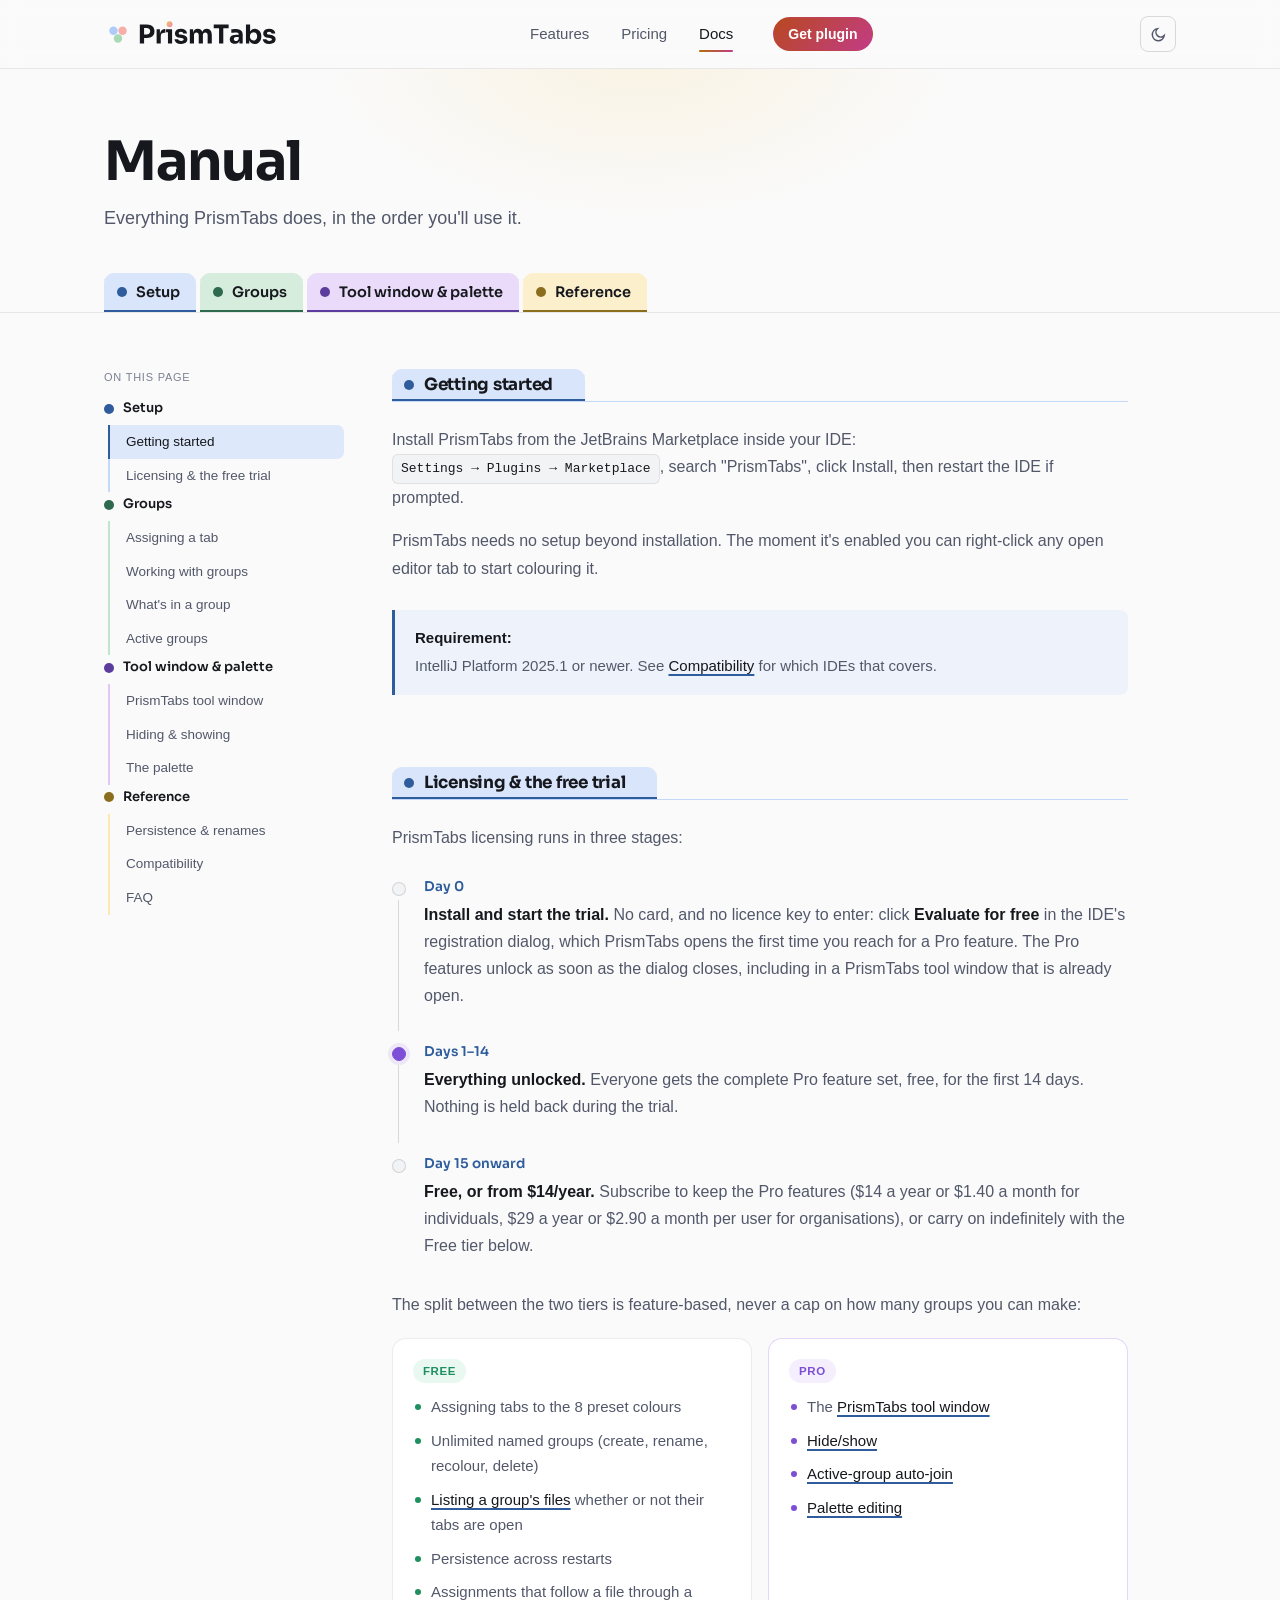
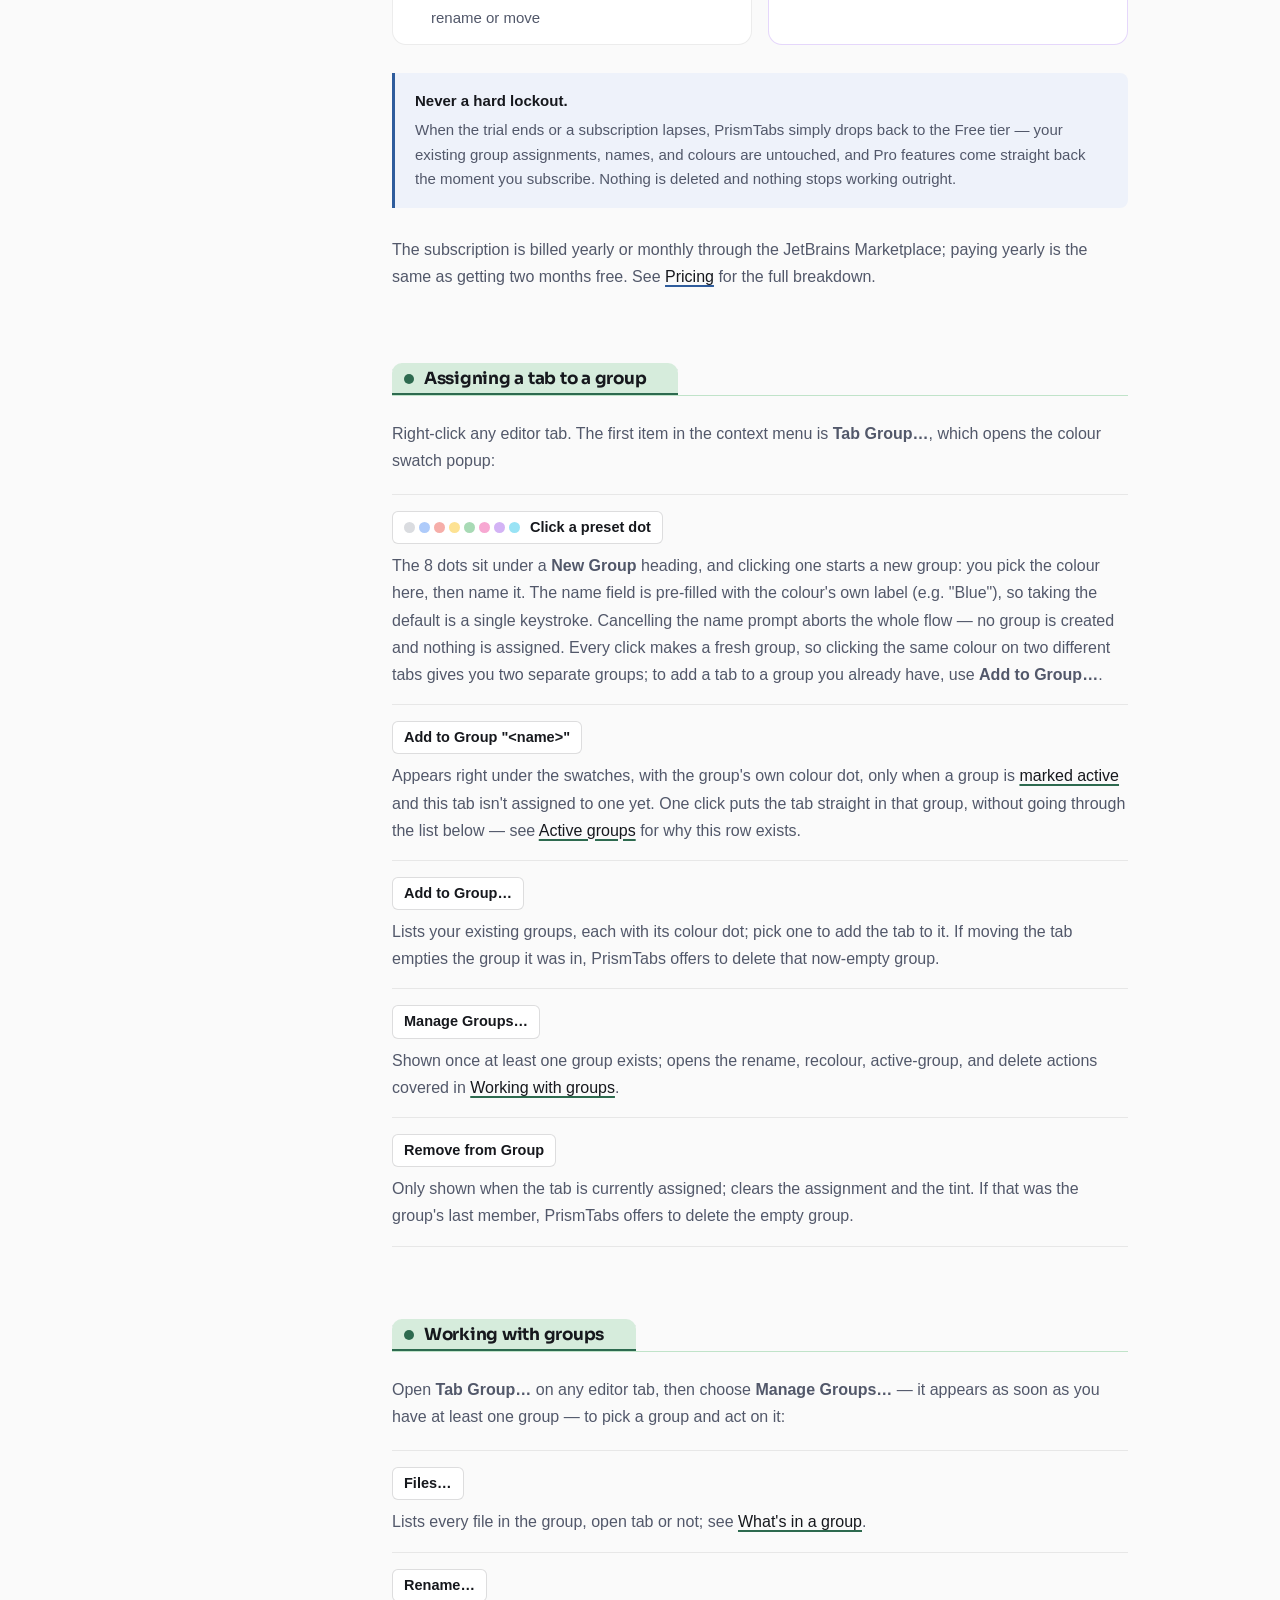
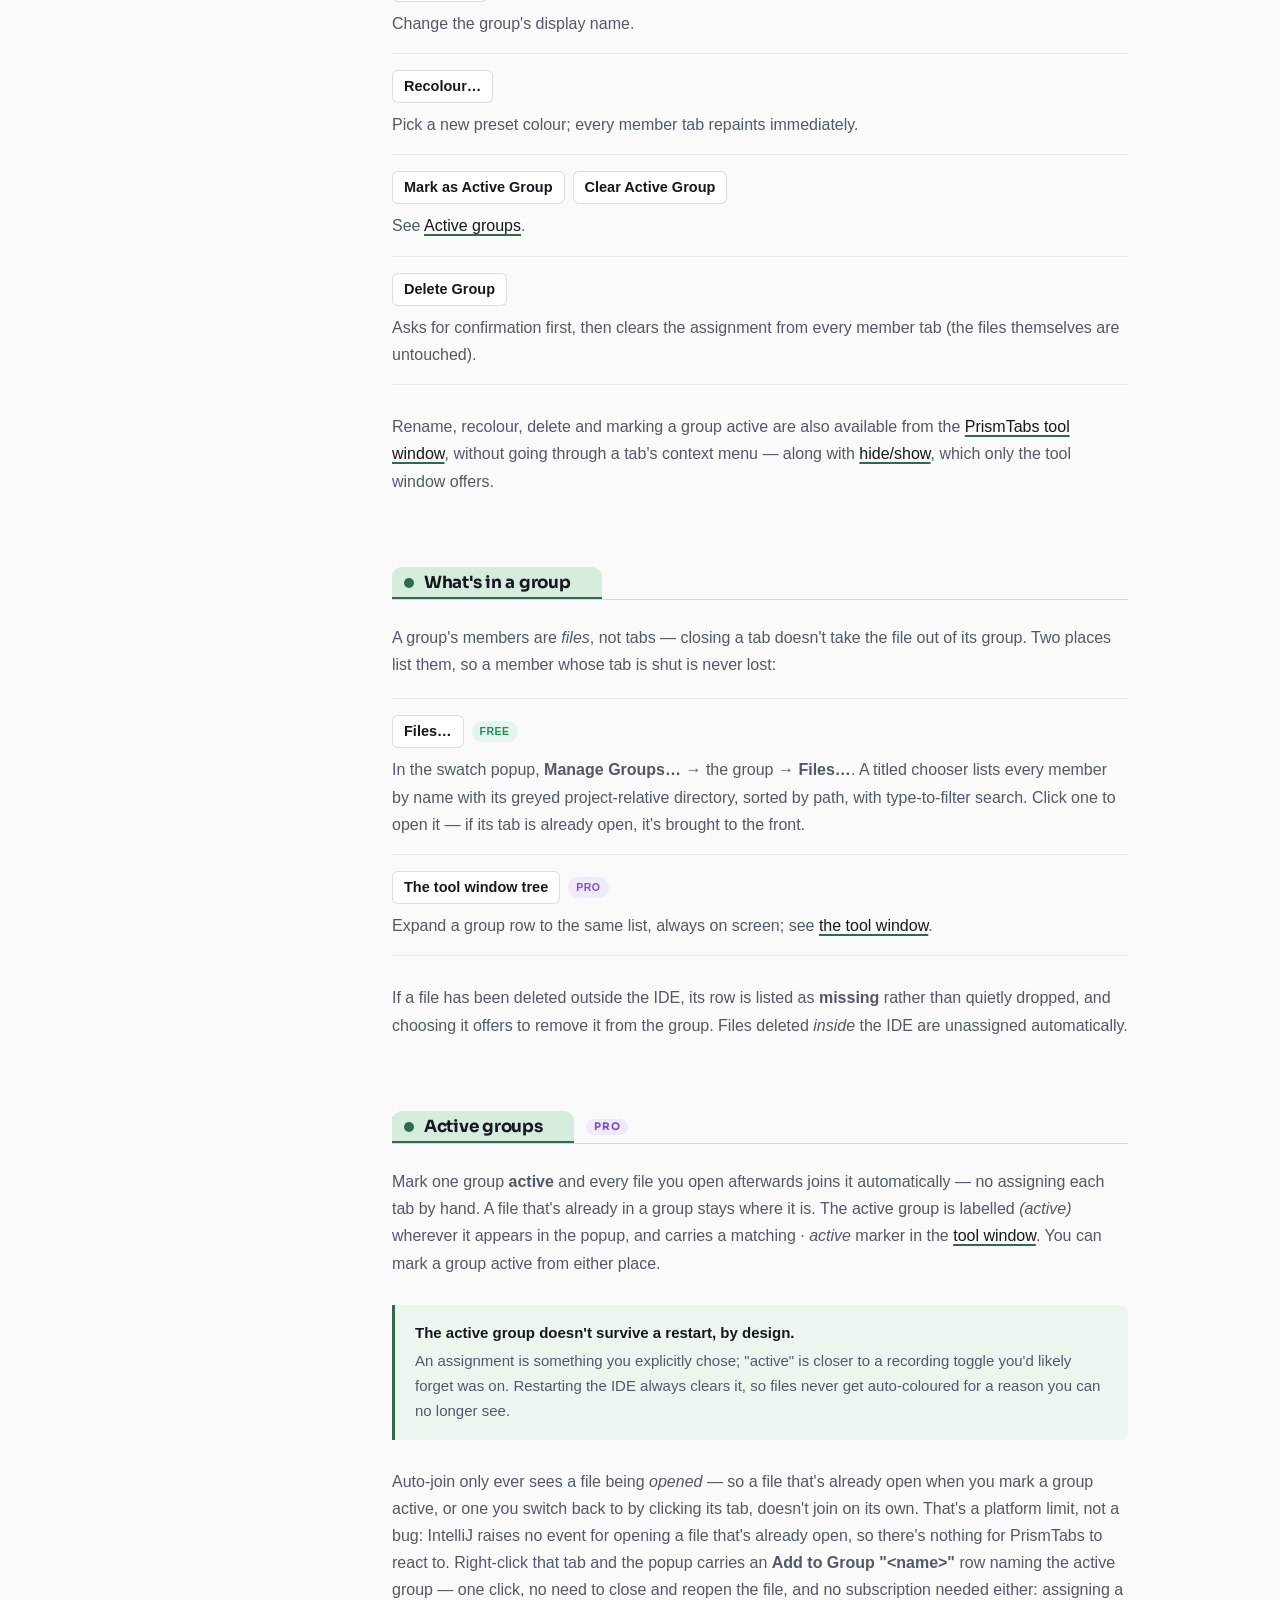
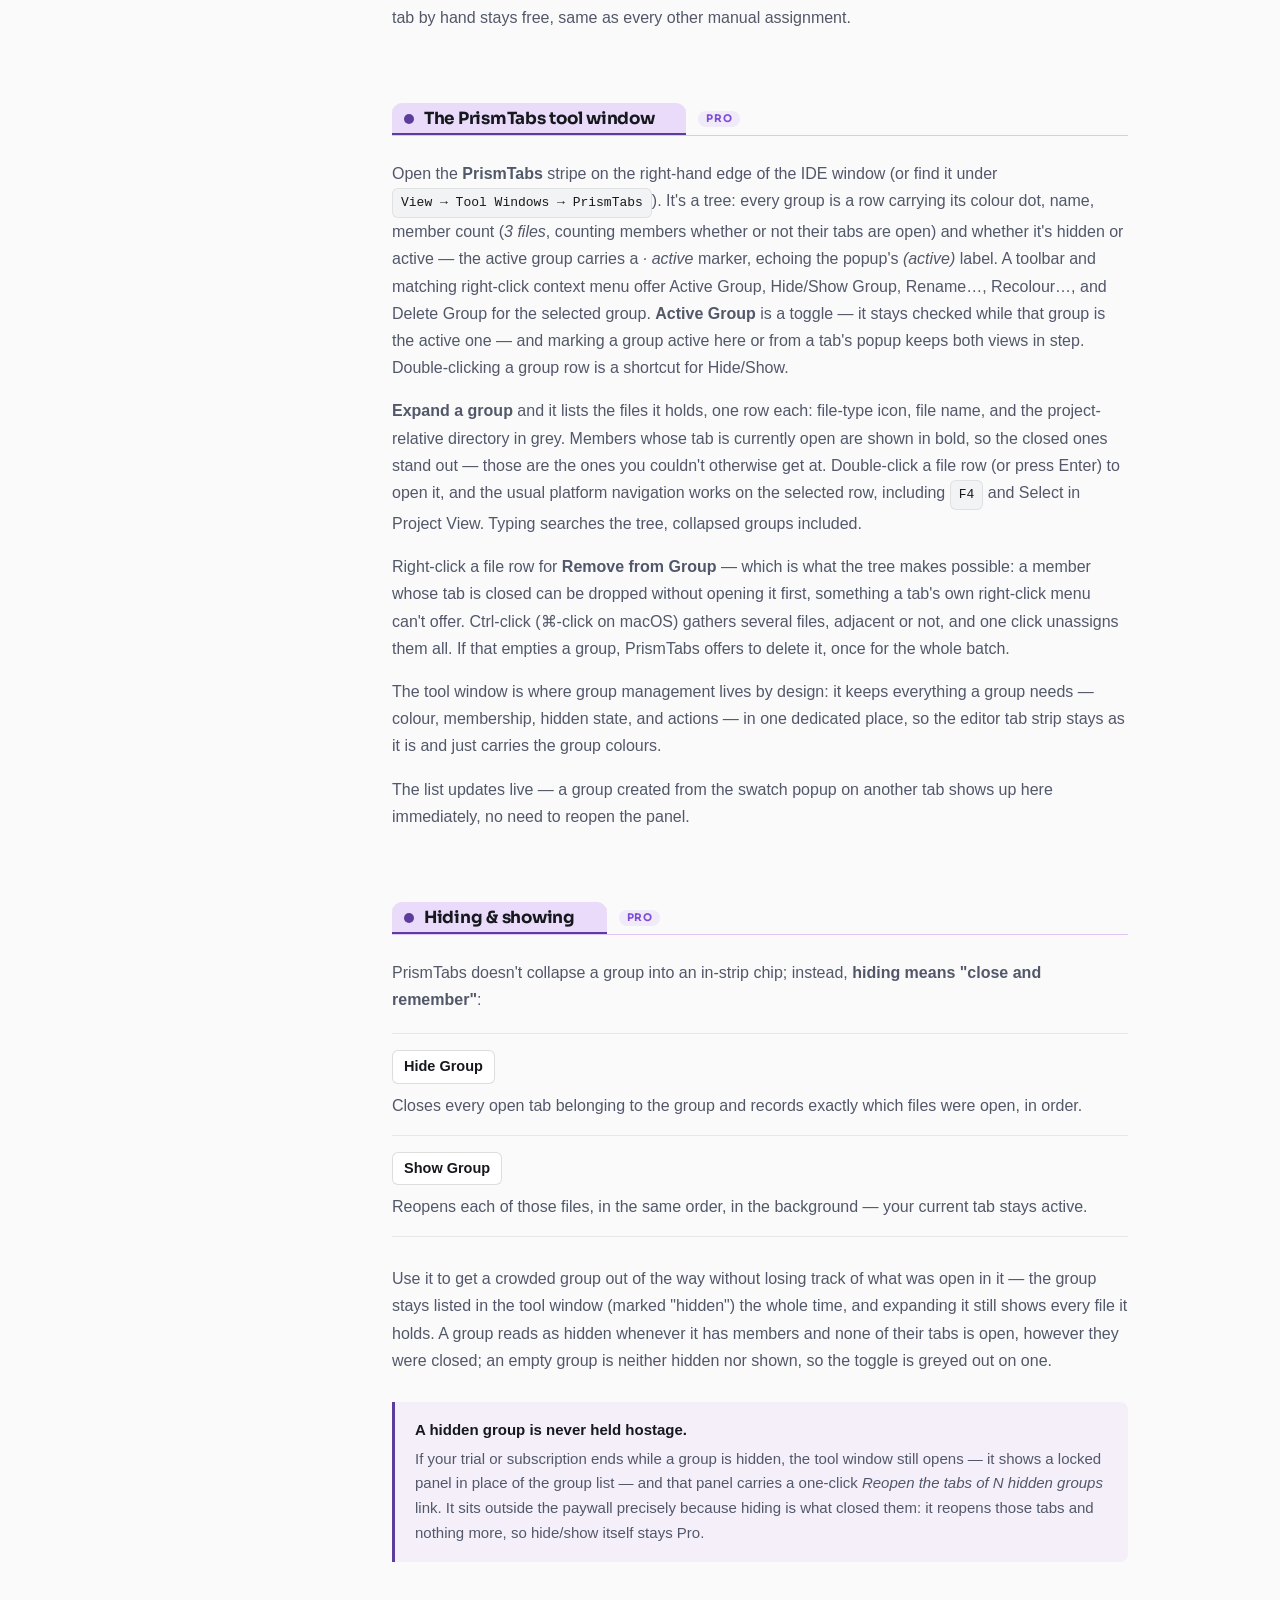
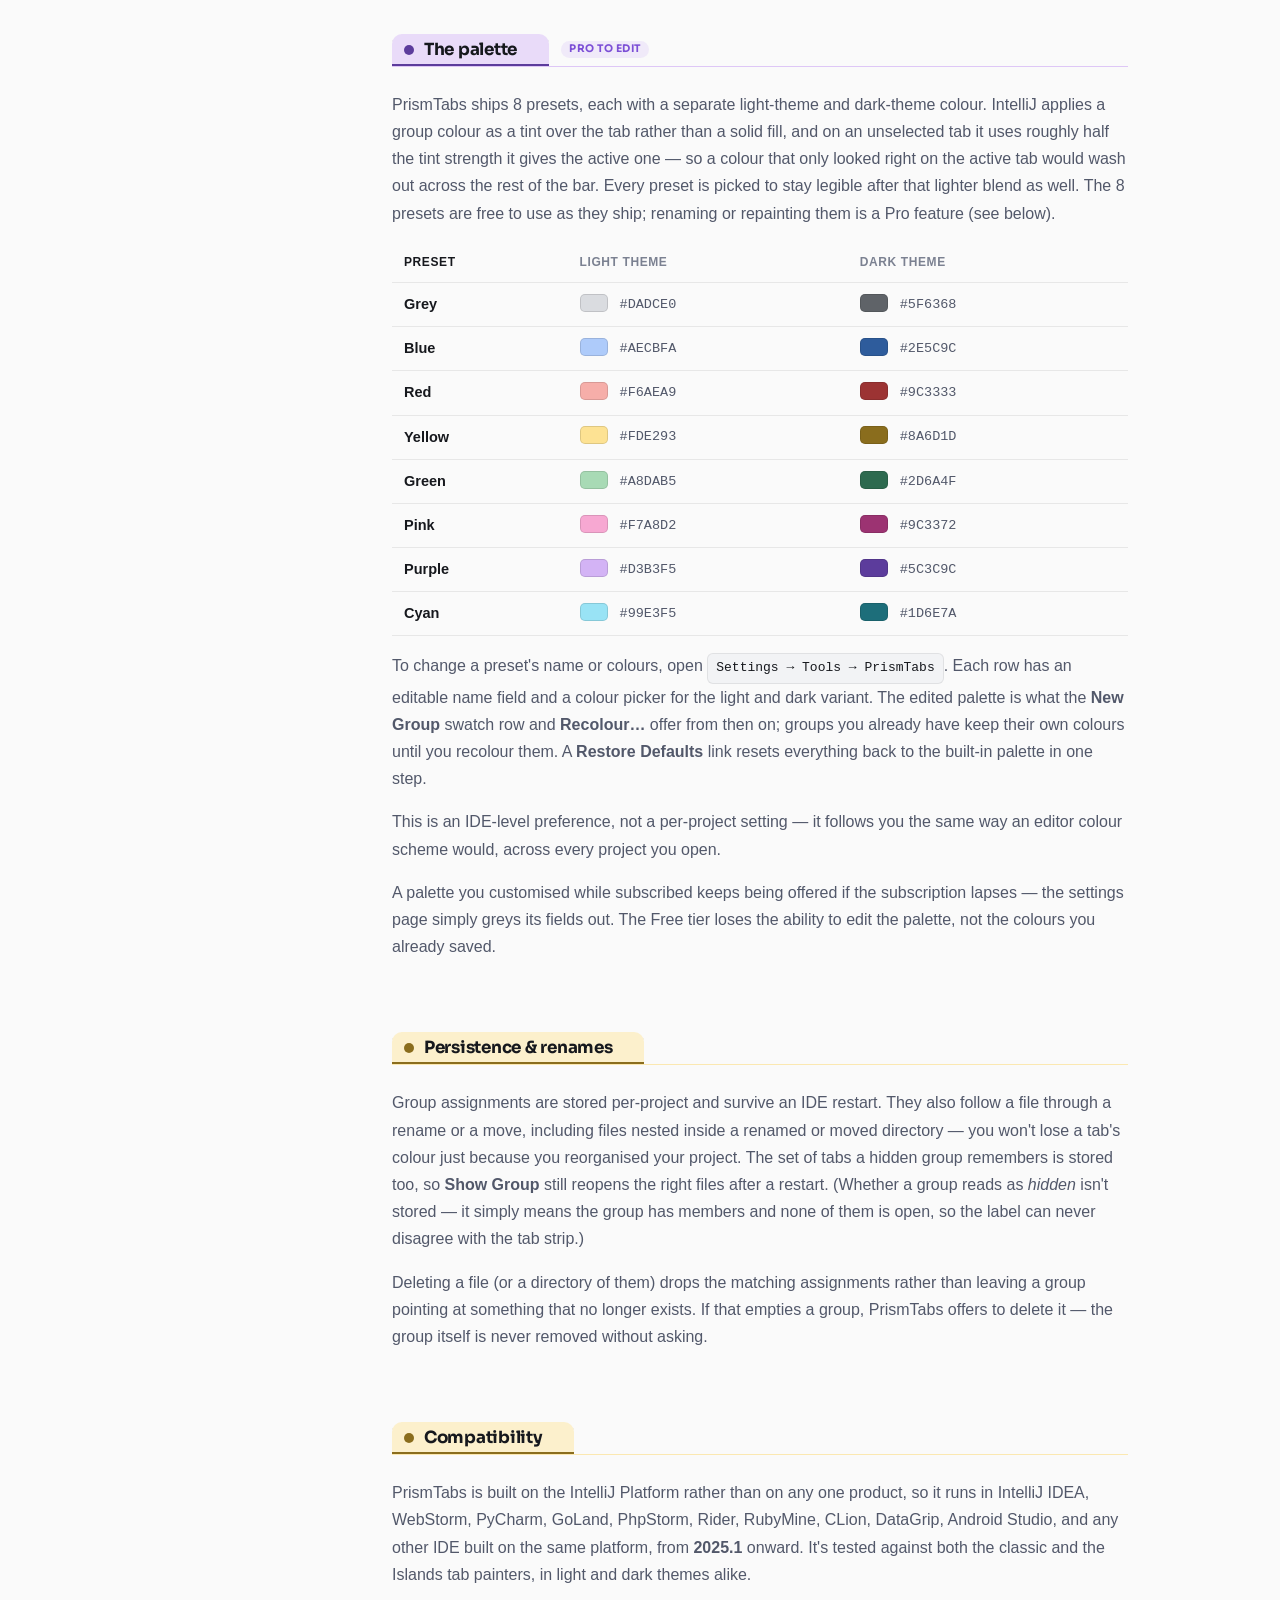
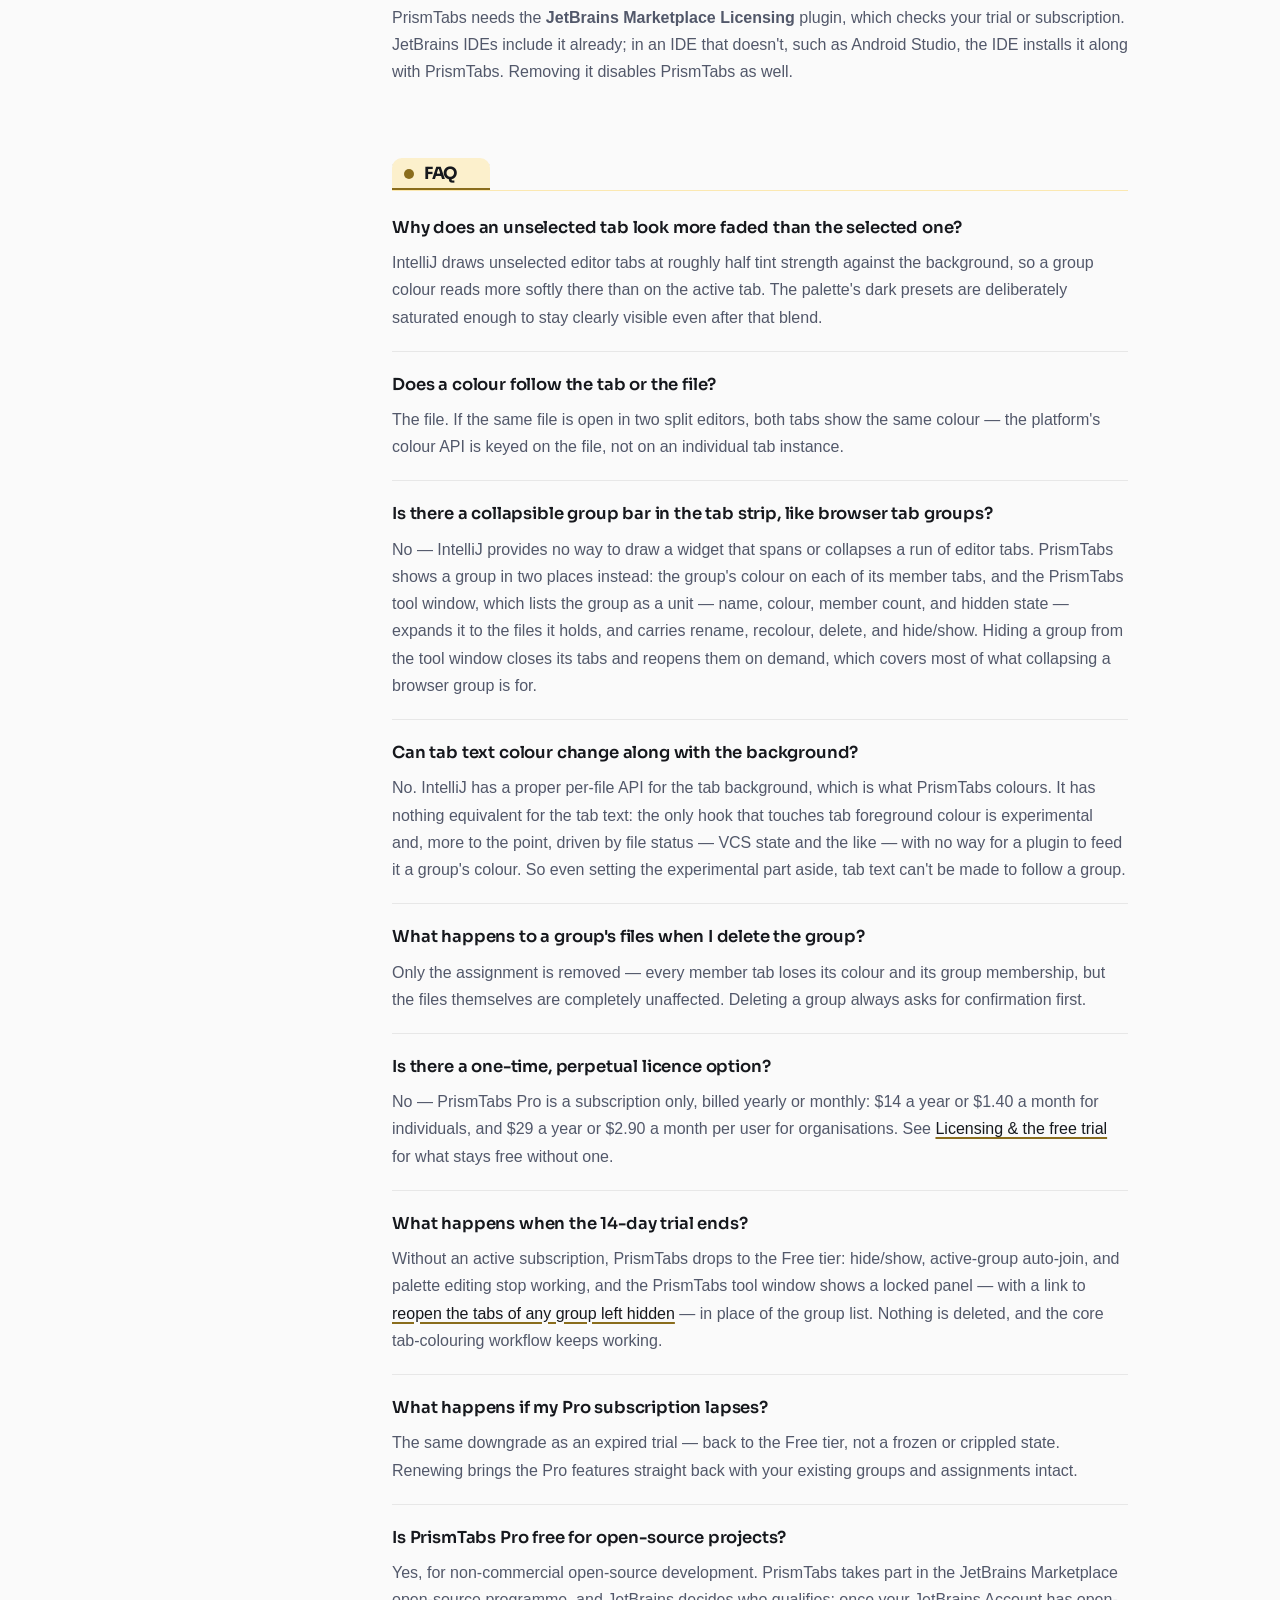
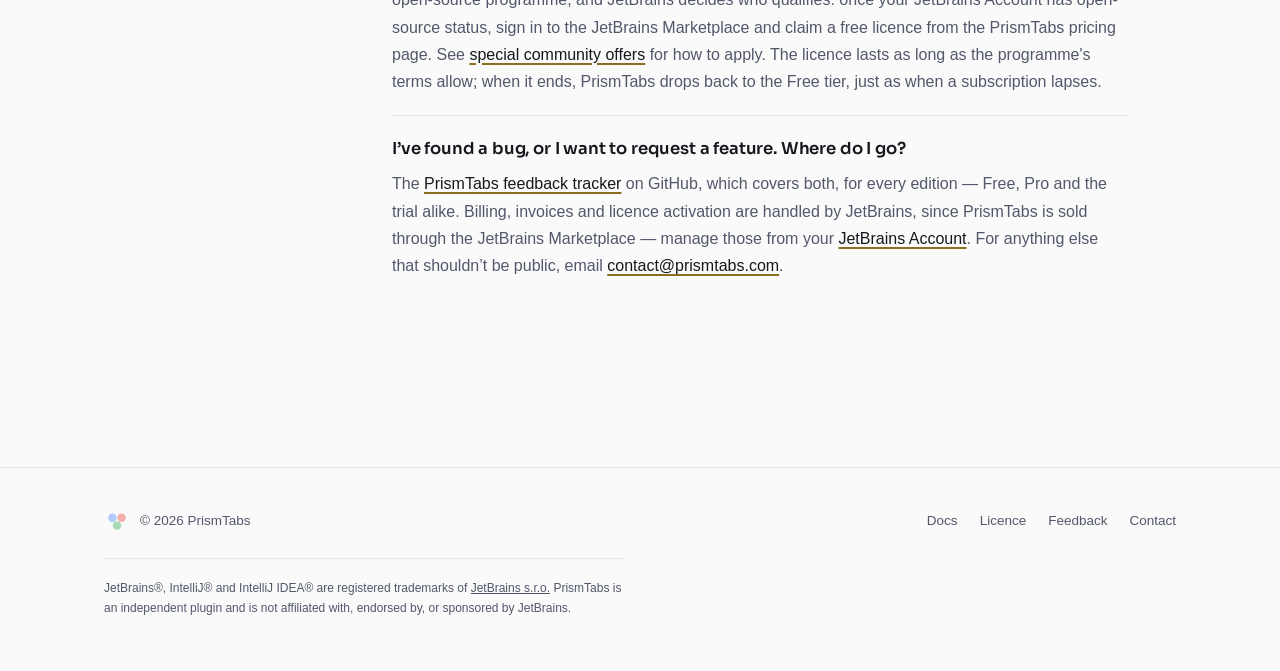
==== commit 76102935: "docs: say Pro features unlock when the registration dialog closes The Day 0 licensing stage now stat" ====
--- a/docs.html
+++ b/docs.html
@@ -111,7 +111,7 @@
         <ol class="stage-list">
           <li class="stage">
             <span class="stage-when">Day 0</span>
-            <p><strong>Install and start the trial.</strong> No card, and no licence key to enter: click <strong>Evaluate for free</strong> in the IDE's registration dialog, which PrismTabs opens the first time you reach for a Pro feature.</p>
+            <p><strong>Install and start the trial.</strong> No card, and no licence key to enter: click <strong>Evaluate for free</strong> in the IDE's registration dialog, which PrismTabs opens the first time you reach for a Pro feature. The Pro features unlock as soon as the dialog closes, including in a PrismTabs tool window that is already open.</p>
           </li>
           <li class="stage stage--pro">
             <span class="stage-when">Days 1–14</span>
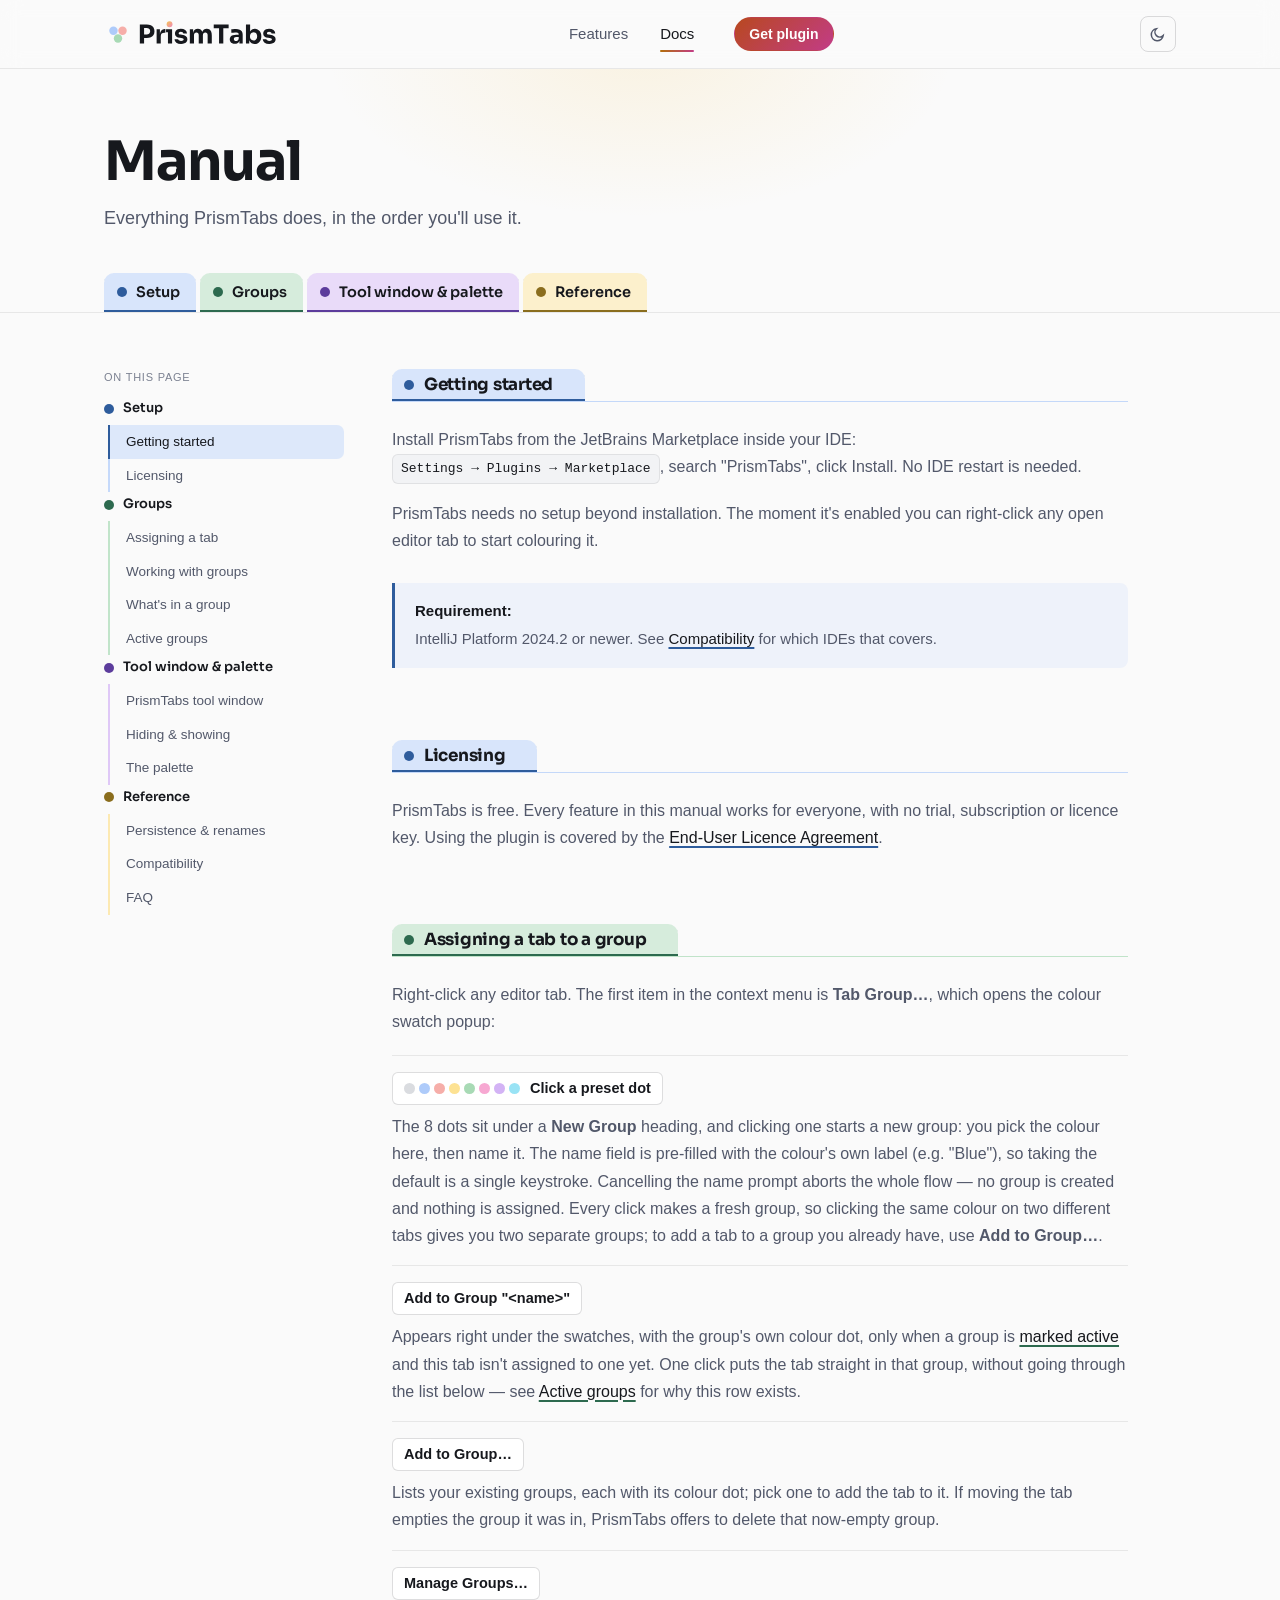
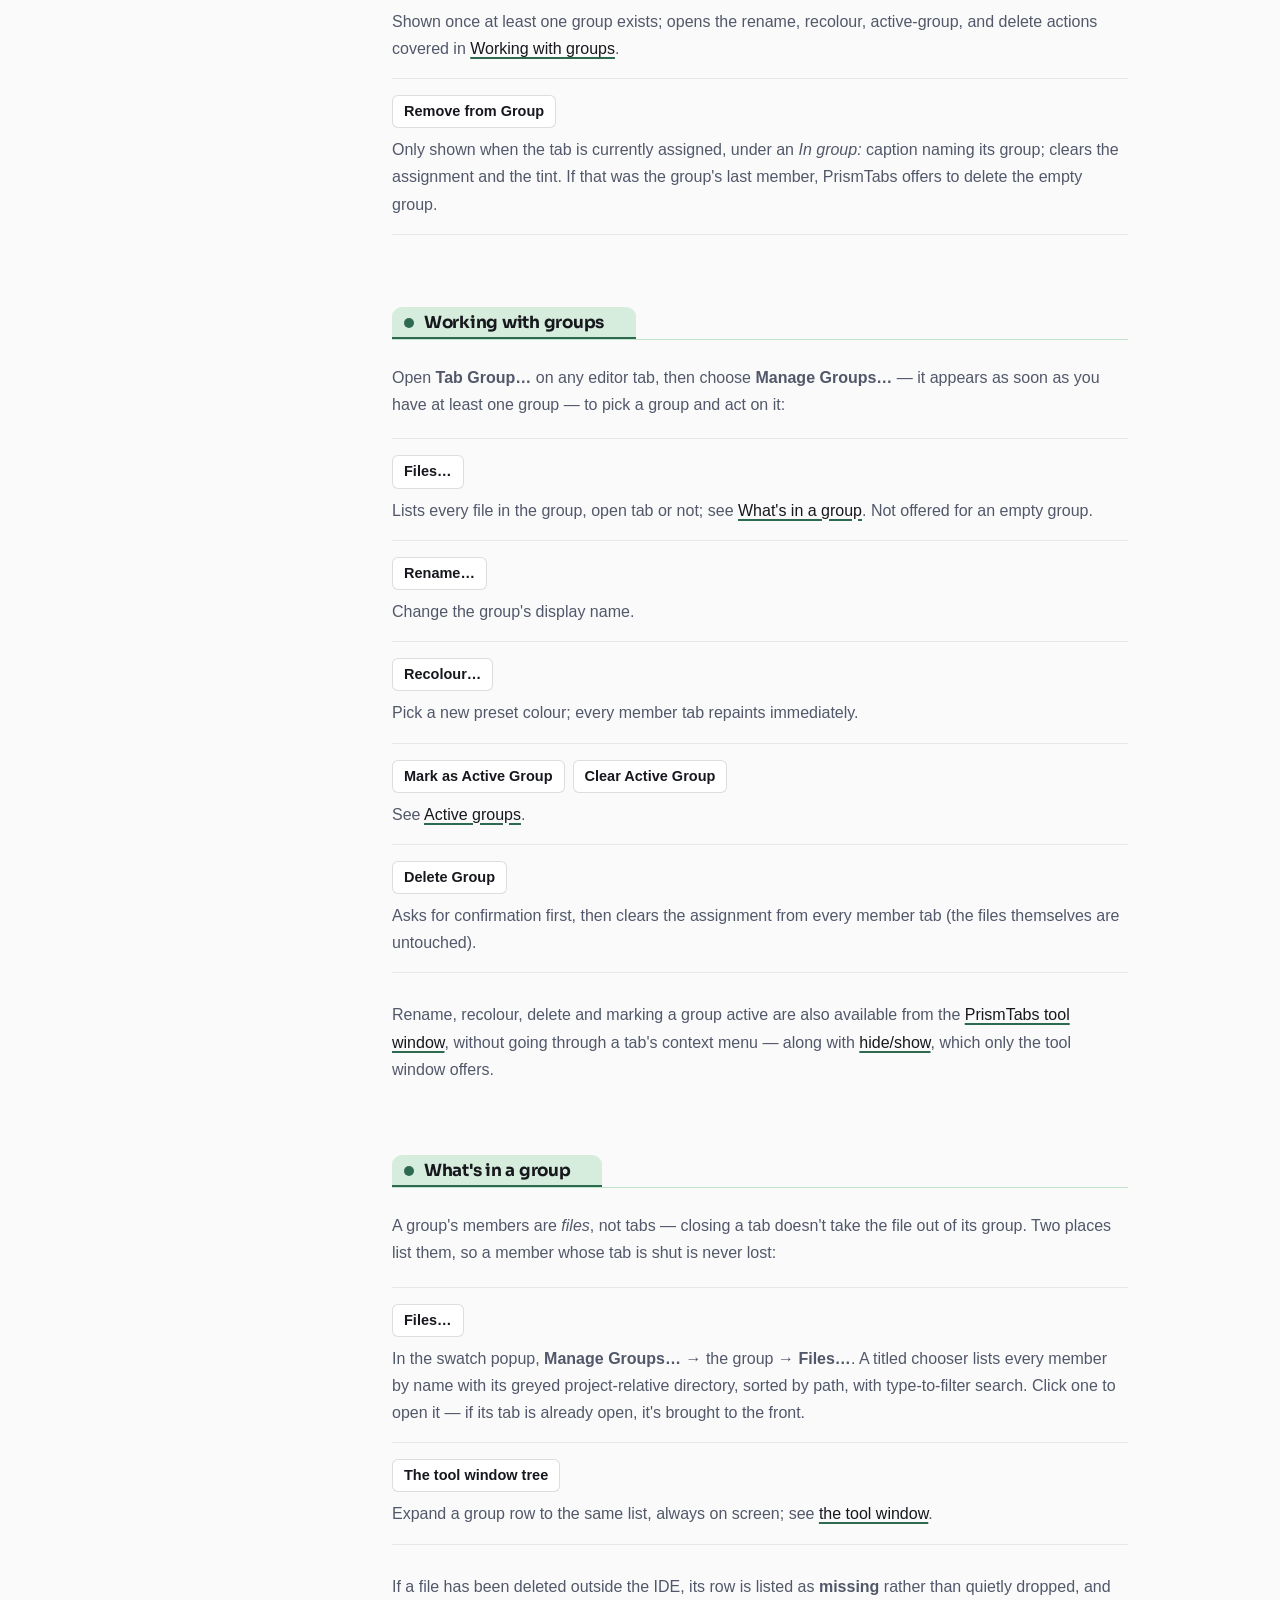
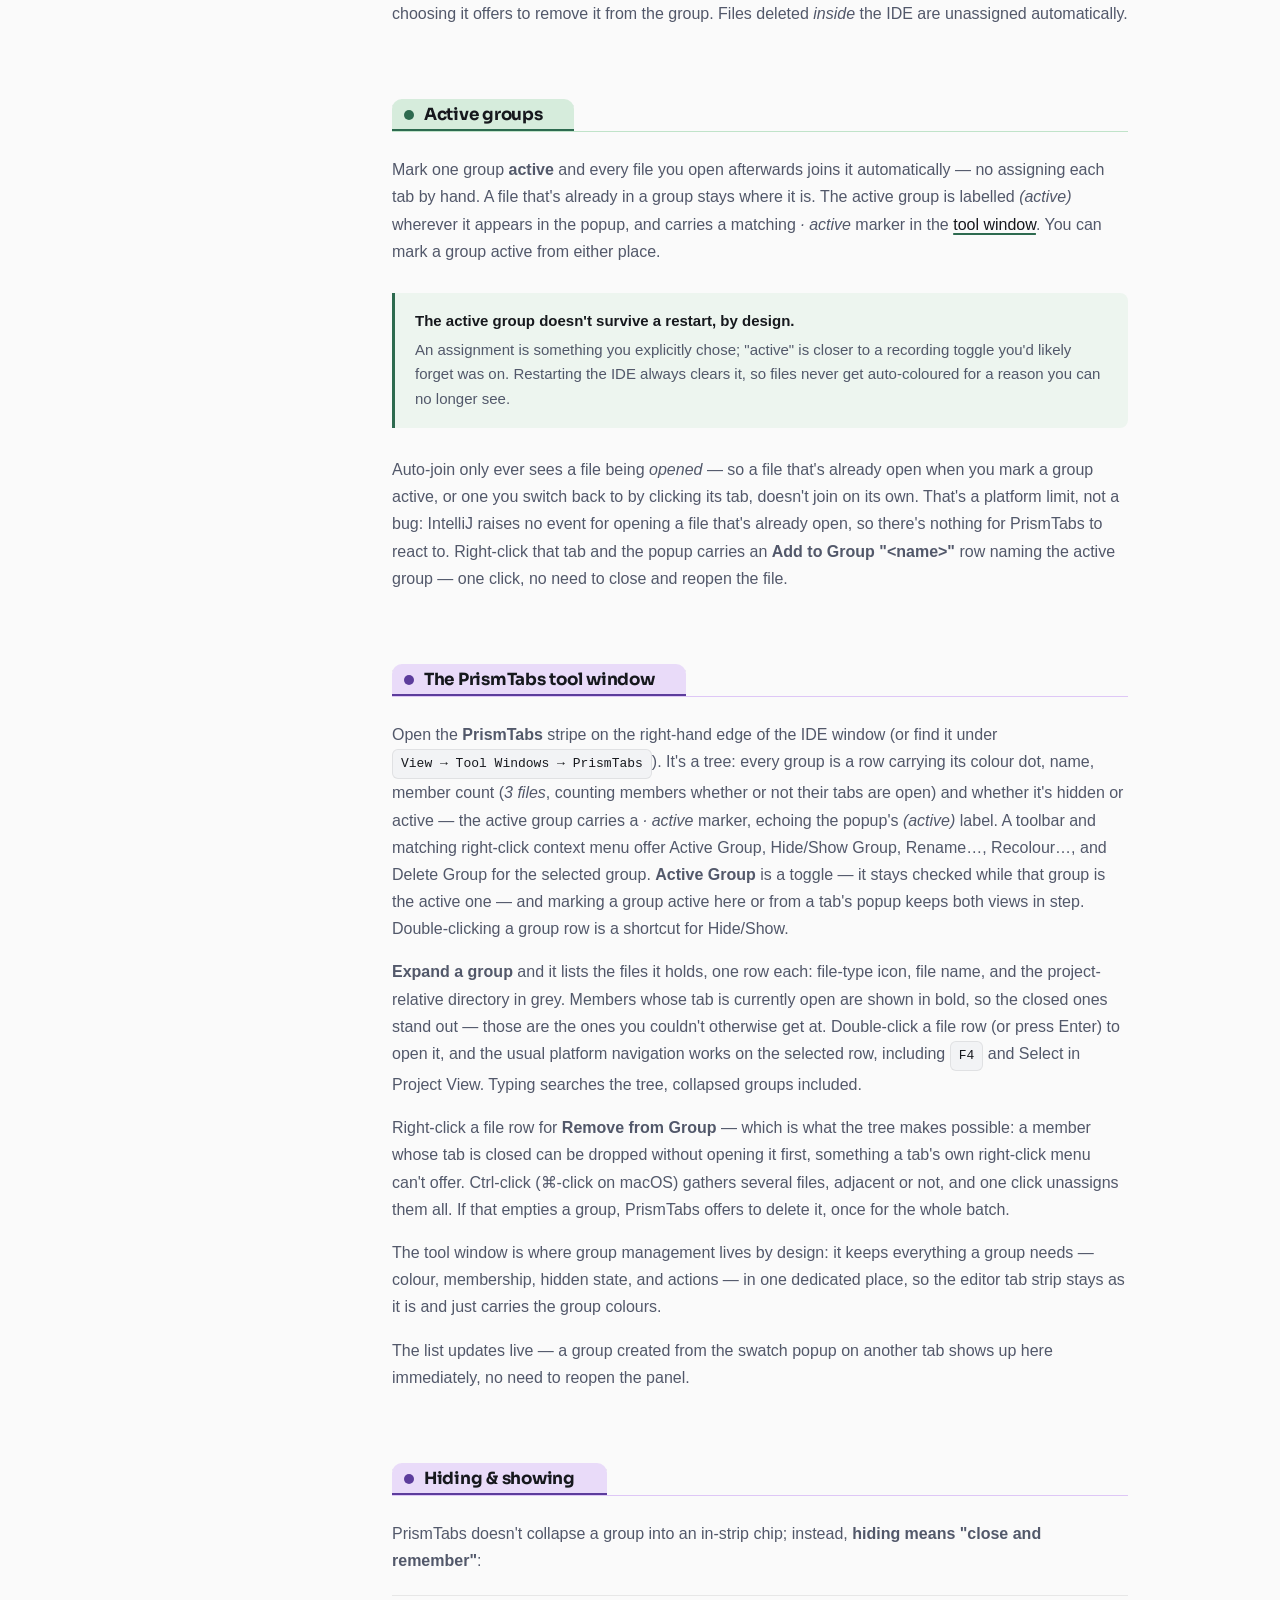
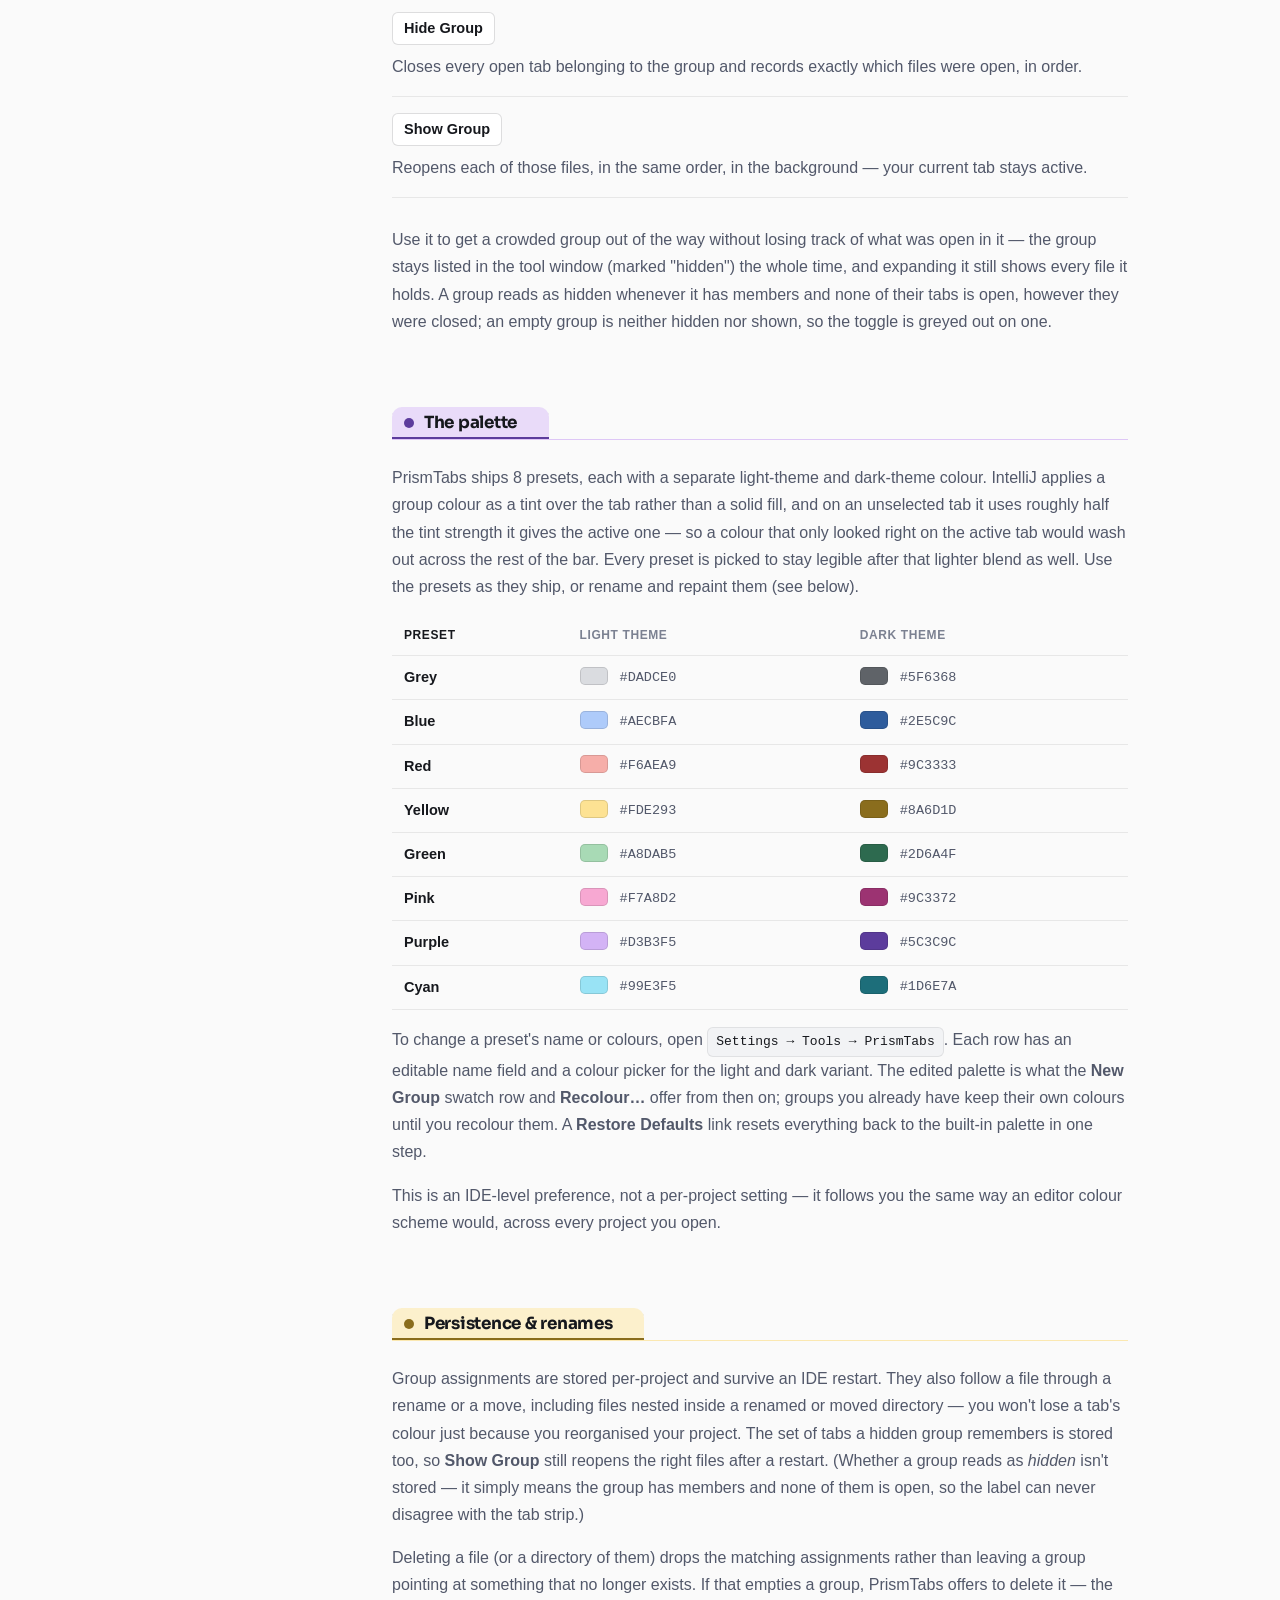
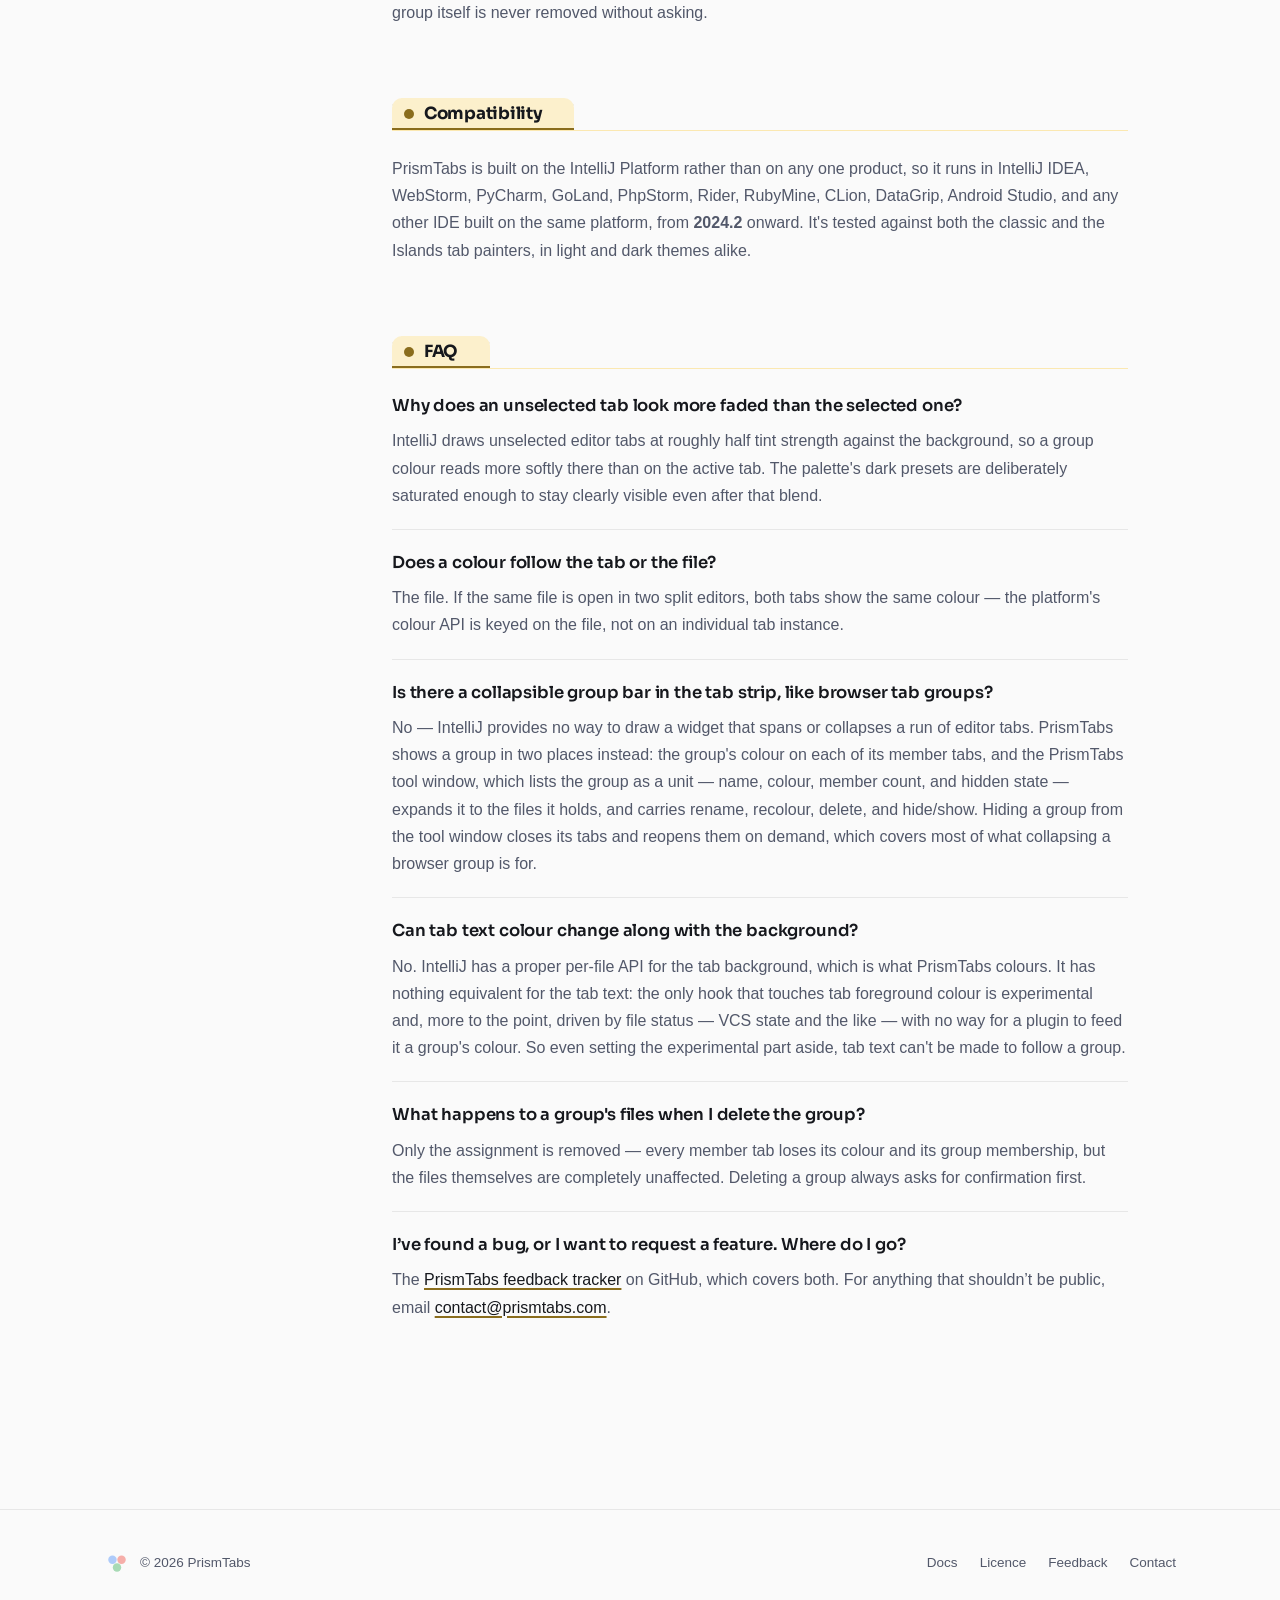
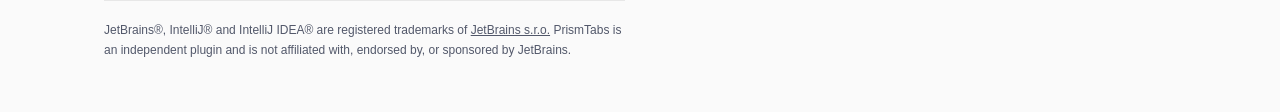
==== commit 33f1ae50: "feat(site): present PrismTabs as free PrismTabs is now free, with every feature for everyone, so the" ====
--- a/docs.html
+++ b/docs.html
@@ -28,7 +28,6 @@
       </button>
       <nav class="nav-links" id="navLinks">
         <a href="index.html#features">Features</a>
-        <a href="index.html#pricing">Pricing</a>
         <a href="docs.html" aria-current="page">Docs</a>
         <a class="btn btn-primary" href="https://plugins.jetbrains.com/plugin/34416-prismtabs?noRedirect=true" target="_blank" rel="noopener">Get plugin</a>
       </nav>
@@ -63,7 +62,7 @@
         <div class="toc-group" data-chapter="setup">
           <div class="toc-chapter"><span class="chapter-dot" aria-hidden="true"></span>Setup</div>
           <a href="#getting-started">Getting started</a>
-          <a href="#licensing">Licensing &amp; the free trial</a>
+          <a href="#licensing">Licensing</a>
         </div>
         <div class="toc-group" data-chapter="groups">
           <div class="toc-chapter"><span class="chapter-dot" aria-hidden="true"></span>Groups</div>
@@ -94,63 +93,22 @@
         <p>
           Install PrismTabs from the JetBrains Marketplace inside your IDE:
           <span class="kbd-path">Settings → Plugins → Marketplace</span>, search "PrismTabs",
-          click Install, then restart the IDE if prompted.
+          click Install. No IDE restart is needed.
         </p>
         <p>PrismTabs needs no setup beyond installation. The moment it's enabled you can right-click any open editor tab to start colouring it.</p>
         <div class="callout">
-          <strong>Requirement:</strong> IntelliJ Platform 2025.1 or newer. See
+          <strong>Requirement:</strong> IntelliJ Platform 2024.2 or newer. See
           <a href="#compatibility">Compatibility</a> for which IDEs that covers.
         </div>
       </section>
 
       <section class="docs-section" id="licensing" data-chapter="setup">
-        <h2><a class="section-tab" href="#licensing"><span class="chapter-dot" aria-hidden="true"></span>Licensing &amp; the free trial</a></h2>
-        <p>
-          PrismTabs licensing runs in three stages:
-        </p>
-        <ol class="stage-list">
-          <li class="stage">
-            <span class="stage-when">Day 0</span>
-            <p><strong>Install and start the trial.</strong> No card, and no licence key to enter: click <strong>Evaluate for free</strong> in the IDE's registration dialog, which PrismTabs opens the first time you reach for a Pro feature. The Pro features unlock as soon as the dialog closes, including in a PrismTabs tool window that is already open.</p>
-          </li>
-          <li class="stage stage--pro">
-            <span class="stage-when">Days 1–14</span>
-            <p><strong>Everything unlocked.</strong> Everyone gets the complete Pro feature set, free, for the first 14 days. Nothing is held back during the trial.</p>
-          </li>
-          <li class="stage">
-            <span class="stage-when">Day 15 onward</span>
-            <p><strong>Free, or from $14/year.</strong> Subscribe to keep the Pro features ($14 a year or $1.40 a month for individuals, $29 a year or $2.90 a month per user for organisations), or carry on indefinitely with the Free tier below.</p>
-          </li>
-        </ol>
-        <p>The split between the two tiers is feature-based, never a cap on how many groups you can make:</p>
-        <div class="tier-compare">
-          <div class="tier-col tier-col--free">
-            <h3><span class="tier-tag tier-tag--free">Free</span></h3>
-            <ul>
-              <li>Assigning tabs to the 8 preset colours</li>
-              <li>Unlimited named groups (create, rename, recolour, delete)</li>
-              <li><a href="#membership">Listing a group's files</a> whether or not their tabs are open</li>
-              <li>Persistence across restarts</li>
-              <li>Assignments that follow a file through a rename or move</li>
-            </ul>
-          </div>
-          <div class="tier-col tier-col--pro">
-            <h3><span class="tier-tag tier-tag--pro">Pro</span></h3>
-            <ul>
-              <li>The <a href="#tool-window">PrismTabs tool window</a></li>
-              <li><a href="#hiding">Hide/show</a></li>
-              <li><a href="#active-group">Active-group auto-join</a></li>
-              <li><a href="#palette">Palette editing</a></li>
-            </ul>
-          </div>
-        </div>
-        <div class="callout">
-          <strong>Never a hard lockout.</strong> When the trial ends or a subscription lapses,
-          PrismTabs simply drops back to the Free tier — your existing group assignments, names,
-          and colours are untouched, and Pro features come straight back the moment you subscribe.
-          Nothing is deleted and nothing stops working outright.
-        </div>
-        <p>The subscription is billed yearly or monthly through the JetBrains Marketplace; paying yearly is the same as getting two months free. See <a href="index.html#pricing">Pricing</a> for the full breakdown.</p>
+        <h2><a class="section-tab" href="#licensing"><span class="chapter-dot" aria-hidden="true"></span>Licensing</a></h2>
+        <p>
+          PrismTabs is free. Every feature in this manual works for everyone, with no trial,
+          subscription or licence key. Using the plugin is covered by the
+          <a href="eula.html">End-User Licence Agreement</a>.
+        </p>
       </section>
 
       <section class="docs-section" id="assigning" data-chapter="groups">
@@ -173,7 +131,7 @@
           <dt><span class="command">Manage Groups…</span></dt>
           <dd>Shown once at least one group exists; opens the rename, recolour, active-group, and delete actions covered in <a href="#groups">Working with groups</a>.</dd>
           <dt><span class="command">Remove from Group</span></dt>
-          <dd>Only shown when the tab is currently assigned; clears the assignment and the tint. If that was the group's last member, PrismTabs offers to delete the empty group.</dd>
+          <dd>Only shown when the tab is currently assigned, under an <em>In group:</em> caption naming its group; clears the assignment and the tint. If that was the group's last member, PrismTabs offers to delete the empty group.</dd>
         </dl>
       </section>
 
@@ -186,7 +144,7 @@
         </p>
         <dl class="command-list">
           <dt><span class="command">Files…</span></dt>
-          <dd>Lists every file in the group, open tab or not; see <a href="#membership">What's in a group</a>.</dd>
+          <dd>Lists every file in the group, open tab or not; see <a href="#membership">What's in a group</a>. Not offered for an empty group.</dd>
           <dt><span class="command">Rename…</span></dt>
           <dd>Change the group's display name.</dd>
           <dt><span class="command">Recolour…</span></dt>
@@ -206,9 +164,9 @@
           of its group. Two places list them, so a member whose tab is shut is never lost:
         </p>
         <dl class="command-list">
-          <dt><span class="command">Files…</span> <span class="tier-tag tier-tag--free">Free</span></dt>
+          <dt><span class="command">Files…</span></dt>
           <dd>In the swatch popup, <strong>Manage Groups…</strong> → the group → <strong>Files…</strong>. A titled chooser lists every member by name with its greyed project-relative directory, sorted by path, with type-to-filter search. Click one to open it — if its tab is already open, it's brought to the front.</dd>
-          <dt><span class="command">The tool window tree</span> <span class="tier-tag tier-tag--pro">Pro</span></dt>
+          <dt><span class="command">The tool window tree</span></dt>
           <dd>Expand a group row to the same list, always on screen; see <a href="#tool-window">the tool window</a>.</dd>
         </dl>
         <p>
@@ -219,7 +177,7 @@
       </section>
 
       <section class="docs-section" id="active-group" data-chapter="groups">
-        <h2><a class="section-tab" href="#active-group"><span class="chapter-dot" aria-hidden="true"></span>Active groups</a> <span class="tier-tag tier-tag--pro">Pro</span></h2>
+        <h2><a class="section-tab" href="#active-group"><span class="chapter-dot" aria-hidden="true"></span>Active groups</a></h2>
         <p>
           Mark one group <strong>active</strong> and every file you open afterwards joins it
           automatically — no assigning each tab by hand. A file that's already in a group stays
@@ -240,13 +198,12 @@
           on its own. That's a platform limit, not a bug: IntelliJ raises no event for opening a
           file that's already open, so there's nothing for PrismTabs to react to. Right-click that
           tab and the popup carries an <strong>Add to Group "&lt;name&gt;"</strong> row naming the
-          active group — one click, no need to close and reopen the file, and no subscription
-          needed either: assigning a tab by hand stays free, same as every other manual assignment.
+          active group — one click, no need to close and reopen the file.
         </p>
       </section>
 
       <section class="docs-section" id="tool-window" data-chapter="tools">
-        <h2><a class="section-tab" href="#tool-window"><span class="chapter-dot" aria-hidden="true"></span>The PrismTabs tool window</a> <span class="tier-tag tier-tag--pro">Pro</span></h2>
+        <h2><a class="section-tab" href="#tool-window"><span class="chapter-dot" aria-hidden="true"></span>The PrismTabs tool window</a></h2>
         <p>
           Open the <strong>PrismTabs</strong> stripe on the right-hand edge of the IDE window (or
           find it under <span class="kbd-path">View → Tool Windows → PrismTabs</span>). It's a
@@ -285,7 +242,7 @@
       </section>
 
       <section class="docs-section" id="hiding" data-chapter="tools">
-        <h2><a class="section-tab" href="#hiding"><span class="chapter-dot" aria-hidden="true"></span>Hiding &amp; showing</a> <span class="tier-tag tier-tag--pro">Pro</span></h2>
+        <h2><a class="section-tab" href="#hiding"><span class="chapter-dot" aria-hidden="true"></span>Hiding &amp; showing</a></h2>
         <p>
           PrismTabs doesn't collapse a group into an in-strip chip; instead,
           <strong>hiding means "close and remember"</strong>:
@@ -297,25 +254,17 @@
           <dd>Reopens each of those files, in the same order, in the background — your current tab stays active.</dd>
         </dl>
         <p>Use it to get a crowded group out of the way without losing track of what was open in it — the group stays listed in the tool window (marked "hidden") the whole time, and expanding it still shows every file it holds. A group reads as hidden whenever it has members and none of their tabs is open, however they were closed; an empty group is neither hidden nor shown, so the toggle is greyed out on one.</p>
-        <div class="callout">
-          <strong>A hidden group is never held hostage.</strong> If your trial or subscription ends
-          while a group is hidden, the tool window still opens — it shows a locked panel in place of
-          the group list — and that panel carries a one-click <em>Reopen the tabs of N hidden
-          groups</em> link. It sits outside the paywall precisely because hiding is what closed them: it
-          reopens those tabs and nothing more, so hide/show itself stays Pro.
-        </div>
       </section>
 
       <section class="docs-section" id="palette" data-chapter="tools">
-        <h2><a class="section-tab" href="#palette"><span class="chapter-dot" aria-hidden="true"></span>The palette</a> <span class="tier-tag tier-tag--pro">Pro to edit</span></h2>
+        <h2><a class="section-tab" href="#palette"><span class="chapter-dot" aria-hidden="true"></span>The palette</a></h2>
         <p>
           PrismTabs ships 8 presets, each with a separate light-theme and dark-theme colour.
           IntelliJ applies a group colour as a tint over the tab rather than a solid fill, and on
           an unselected tab it uses roughly half the tint strength it gives the active one — so a
           colour that only looked right on the active tab would wash out across the rest of the
-          bar. Every preset is picked to stay legible after that lighter blend as well. The 8
-          presets are free to use as they ship; renaming or repainting them is a Pro feature
-          (see below).
+          bar. Every preset is picked to stay legible after that lighter blend as well. Use the
+          presets as they ship, or rename and repaint them (see below).
         </p>
         <table class="docs-table palette-table">
           <thead><tr><th scope="col">Preset</th><th scope="col">Light theme</th><th scope="col">Dark theme</th></tr></thead>
@@ -340,7 +289,6 @@
           one step.
         </p>
         <p>This is an IDE-level preference, not a per-project setting — it follows you the same way an editor colour scheme would, across every project you open.</p>
-        <p>A palette you customised while subscribed keeps being offered if the subscription lapses — the settings page simply greys its fields out. The Free tier loses the ability to edit the palette, not the colours you already saved.</p>
       </section>
 
       <section class="docs-section" id="persistence" data-chapter="reference">
@@ -367,14 +315,8 @@
           PrismTabs is built on the IntelliJ Platform rather than on any one product, so it runs
           in IntelliJ IDEA, WebStorm, PyCharm, GoLand, PhpStorm, Rider, RubyMine, CLion, DataGrip,
           Android Studio, and any other IDE built on the same platform, from
-          <strong>2025.1</strong> onward. It's tested against both the classic and the Islands tab
+          <strong>2024.2</strong> onward. It's tested against both the classic and the Islands tab
           painters, in light and dark themes alike.
-        </p>
-        <p>
-          PrismTabs needs the <strong>JetBrains Marketplace Licensing</strong> plugin, which checks
-          your trial or subscription. JetBrains IDEs include it already; in an IDE that doesn't,
-          such as Android Studio, the IDE installs it along with PrismTabs. Removing it disables
-          PrismTabs as well.
         </p>
       </section>
 
@@ -407,28 +349,8 @@
         </div>
 
         <div class="faq-item">
-          <h3>Is there a one-time, perpetual licence option?</h3>
-          <p>No — PrismTabs Pro is a subscription only, billed yearly or monthly: $14 a year or $1.40 a month for individuals, and $29 a year or $2.90 a month per user for organisations. See <a href="#licensing">Licensing &amp; the free trial</a> for what stays free without one.</p>
-        </div>
-
-        <div class="faq-item">
-          <h3>What happens when the 14-day trial ends?</h3>
-          <p>Without an active subscription, PrismTabs drops to the Free tier: hide/show, active-group auto-join, and palette editing stop working, and the PrismTabs tool window shows a locked panel — with a link to <a href="#hiding">reopen the tabs of any group left hidden</a> — in place of the group list. Nothing is deleted, and the core tab-colouring workflow keeps working.</p>
-        </div>
-
-        <div class="faq-item">
-          <h3>What happens if my Pro subscription lapses?</h3>
-          <p>The same downgrade as an expired trial — back to the Free tier, not a frozen or crippled state. Renewing brings the Pro features straight back with your existing groups and assignments intact.</p>
-        </div>
-
-        <div class="faq-item">
-          <h3>Is PrismTabs Pro free for open-source projects?</h3>
-          <p>Yes, for non-commercial open-source development. PrismTabs takes part in the JetBrains Marketplace open-source programme, and JetBrains decides who qualifies: once your JetBrains Account has open-source status, sign in to the JetBrains Marketplace and claim a free licence from the PrismTabs pricing page. See <a href="https://plugins.jetbrains.com/docs/marketplace/community-programs.html">special community offers</a> for how to apply. The licence lasts as long as the programme's terms allow; when it ends, PrismTabs drops back to the Free tier, just as when a subscription lapses.</p>
-        </div>
-
-        <div class="faq-item">
           <h3>I&rsquo;ve found a bug, or I want to request a feature. Where do I go?</h3>
-          <p>The <a href="https://github.com/prismtabs/prismtabs-feedback">PrismTabs feedback tracker</a> on GitHub, which covers both, for every edition &mdash; Free, Pro and the trial alike. Billing, invoices and licence activation are handled by JetBrains, since PrismTabs is sold through the JetBrains Marketplace &mdash; manage those from your <a href="https://account.jetbrains.com/">JetBrains Account</a>. For anything else that shouldn&rsquo;t be public, email <a href="mailto:contact@prismtabs.com">contact@prismtabs.com</a>.</p>
+          <p>The <a href="https://github.com/prismtabs/prismtabs-feedback">PrismTabs feedback tracker</a> on GitHub, which covers both. For anything that shouldn&rsquo;t be public, email <a href="mailto:contact@prismtabs.com">contact@prismtabs.com</a>.</p>
         </div>
       </section>
     </main>
--- a/assets/style.css
+++ b/assets/style.css
@@ -437,26 +437,26 @@
 }
 
 .hero-shot img {
+  display: block;
   width: 100%;
   height: auto;
 }
 
-/* Theme-matched screenshot: dark by default, light only when the light
+/* Theme-matched screenshots: dark by default, light only when the light
    theme is explicitly set. The inline <head> script always stamps
    data-theme before first paint, so only one ever renders. */
-.hero-shot img.hero-shot-dark {
-  display: block;
-}
-
-.hero-shot img.hero-shot-light {
+img.shot-light,
+.section-shot img.shot-light {
   display: none;
 }
 
-:root[data-theme="light"] .hero-shot img.hero-shot-dark {
+:root[data-theme="light"] img.shot-dark,
+:root[data-theme="light"] .section-shot img.shot-dark {
   display: none;
 }
 
-:root[data-theme="light"] .hero-shot img.hero-shot-light {
+:root[data-theme="light"] img.shot-light,
+:root[data-theme="light"] .section-shot img.shot-light {
   display: block;
 }
 
@@ -491,11 +491,6 @@
   padding: 64px 0;
 }
 
-/* The closing CTA band follows directly, so the section's own bottom padding would double up. */
-#pricing {
-  padding-bottom: 32px;
-}
-
 .section-head {
   max-width: 640px;
   margin: 0 0 48px;
@@ -517,17 +512,6 @@
   text-wrap: balance;
 }
 
-.section-head--center {
-  max-width: 720px;
-  margin-left: auto;
-  margin-right: auto;
-  text-align: center;
-}
-
-.section-head--center .kicker {
-  justify-content: center;
-}
-
 .section-head p {
   color: var(--text-muted);
   font-size: 16.5px;
@@ -568,28 +552,6 @@
   display: flex;
   align-items: center;
   gap: 8px;
-}
-
-.tier-tag {
-  display: inline-block;
-  vertical-align: middle;
-  font-size: 10.5px;
-  font-weight: 700;
-  text-transform: uppercase;
-  letter-spacing: 0.05em;
-  padding: 2px 8px;
-  border-radius: 999px;
-  margin-left: 4px;
-}
-
-.tier-tag--free {
-  background: rgba(111, 207, 154, 0.15);
-  color: var(--accent-green);
-}
-
-.tier-tag--pro {
-  background: rgba(181, 140, 242, 0.15);
-  color: var(--accent-purple);
 }
 
 .feature-card p {
@@ -667,235 +629,6 @@
   margin: 0;
 }
 
-/* ---------- Pricing ---------- */
-
-.pricing-card {
-  max-width: 460px;
-  margin: 0 auto;
-  background: var(--bg-card);
-  border: 1px solid var(--border-strong);
-  border-radius: var(--radius-lg);
-  padding: 36px;
-  text-align: center;
-  box-shadow: var(--shadow-card);
-}
-
-.pricing-card .plan-name {
-  font-size: 13px;
-  text-transform: uppercase;
-  letter-spacing: 0.08em;
-  color: var(--accent-purple);
-  font-weight: 700;
-  margin-bottom: 10px;
-}
-
-.pricing-card .plan-price {
-  font-size: 2.4rem;
-  font-weight: 700;
-  letter-spacing: -0.02em;
-  margin-bottom: 4px;
-}
-
-.pricing-card .plan-price small {
-  font-size: 14px;
-  font-weight: 500;
-  color: var(--text-dim);
-}
-
-.pricing-card .plan-price-split {
-  display: flex;
-  flex-direction: column;
-  margin-bottom: 4px;
-}
-
-.plan-price-row {
-  display: flex;
-  align-items: baseline;
-  justify-content: space-between;
-  gap: 16px;
-  padding: 12px 2px;
-  border-bottom: 1px solid var(--border-strong);
-}
-
-.plan-price-row:first-child {
-  border-top: 1px solid var(--border-strong);
-}
-
-.plan-price-row .ppr-label {
-  font-size: 12px;
-  font-weight: 700;
-  text-transform: uppercase;
-  letter-spacing: 0.07em;
-  color: var(--text-dim);
-}
-
-.plan-price-row .ppr-amount {
-  font-size: 1.5rem;
-  font-weight: 700;
-  letter-spacing: -0.02em;
-  white-space: nowrap;
-  text-align: right;
-}
-
-.plan-price-row .ppr-amount small {
-  display: block;
-  font-size: 12px;
-  font-weight: 500;
-  color: var(--text-dim);
-  letter-spacing: 0;
-}
-
-.pricing-card .plan-note {
-  color: var(--text-muted);
-  font-size: 14px;
-  margin-bottom: 28px;
-}
-
-.plan-features {
-  list-style: none;
-  padding: 0;
-  margin: 0 0 28px;
-  text-align: left;
-  display: flex;
-  flex-direction: column;
-  gap: 12px;
-}
-
-.plan-features li {
-  display: flex;
-  gap: 10px;
-  font-size: 14.5px;
-  color: var(--text);
-}
-
-.plan-features li svg {
-  flex-shrink: 0;
-  margin-top: 2px;
-  color: var(--accent-green);
-}
-
-/* ---------- Trial timeline ---------- */
-
-.trial-timeline {
-  list-style: none;
-  padding: 0;
-  margin: 0 auto 44px;
-  max-width: 940px;
-  display: grid;
-  grid-template-columns: repeat(3, 1fr);
-  gap: 24px;
-}
-
-.trial-timeline li {
-  position: relative;
-}
-
-.trial-timeline li::after {
-  content: "";
-  position: absolute;
-  top: 6px;
-  left: 20px;
-  right: -24px;
-  height: 1px;
-  background: var(--border-strong);
-}
-
-.trial-timeline li:last-child::after {
-  display: none;
-}
-
-.tl-dot {
-  display: block;
-  width: 12px;
-  height: 12px;
-  border-radius: 50%;
-  background: var(--bg-card);
-  border: 1px solid var(--border-strong);
-  margin-bottom: 16px;
-}
-
-.tl-dot--pro {
-  background: var(--accent-purple);
-  border-color: var(--accent-purple);
-  box-shadow: 0 0 0 4px rgba(181, 140, 242, 0.18);
-}
-
-.tl-when {
-  font-size: 12px;
-  font-weight: 700;
-  text-transform: uppercase;
-  letter-spacing: 0.07em;
-  color: var(--accent-blue);
-  margin-bottom: 6px;
-}
-
-.trial-timeline h3 {
-  font-size: 15.5px;
-  margin: 0 0 6px;
-  letter-spacing: -0.01em;
-}
-
-.trial-timeline p {
-  font-size: 14px;
-  color: var(--text-muted);
-  margin: 0;
-}
-
-.pricing-grid {
-  display: grid;
-  grid-template-columns: repeat(2, 1fr);
-  gap: 24px;
-  max-width: 820px;
-  margin: 0 auto;
-  align-items: stretch;
-}
-
-.pricing-grid .pricing-card {
-  max-width: none;
-  margin: 0;
-}
-
-/* The feature list is the card's last child, so it needs no bottom margin of its own. */
-.pricing-grid .plan-features {
-  margin-bottom: 0;
-}
-
-.pricing-card-featured {
-  position: relative;
-  border-color: var(--accent-purple);
-  box-shadow: 0 1px 0 rgba(255, 255, 255, 0.04) inset, 0 16px 40px -18px rgba(181, 140, 242, 0.35);
-}
-
-.plan-badge {
-  position: absolute;
-  top: -11px;
-  left: 50%;
-  transform: translateX(-50%);
-  display: inline-flex;
-  align-items: center;
-  white-space: nowrap;
-  background: var(--accent-purple);
-  color: var(--on-bright);
-  font-size: 11.5px;
-  font-weight: 700;
-  line-height: 1;
-  letter-spacing: 0.03em;
-  padding: 6px 12px;
-  border-radius: 999px;
-}
-
-.pricing-fineprint {
-  max-width: 620px;
-  margin: 32px auto 0;
-  text-align: center;
-  font-size: 13.5px;
-  color: var(--text-dim);
-}
-
-.pricing-fineprint + .pricing-fineprint {
-  margin-top: 12px;
-}
-
 /* ---------- Compat / logos row ---------- */
 
 .compat-row {
@@ -1440,10 +1173,6 @@
   outline-offset: 2px;
 }
 
-.manual .docs-section h2 .tier-tag {
-  margin-left: 0;
-}
-
 .manual .docs-section p,
 .manual .docs-section ul,
 .manual .docs-section ol,
@@ -1485,130 +1214,6 @@
   margin-bottom: 4px;
 }
 
-/* Licensing stages: a vertical timeline. */
-
-.stage-list {
-  list-style: none;
-  margin: 24px 0 32px;
-  padding: 0;
-}
-
-.manual .docs-section .stage-list {
-  padding-left: 0;
-}
-
-.stage {
-  position: relative;
-  padding: 0 0 24px 32px;
-  margin: 0;
-}
-
-.stage::before {
-  content: "";
-  position: absolute;
-  top: 6px;
-  left: 0;
-  width: 12px;
-  height: 12px;
-  border-radius: 50%;
-  background: var(--bg-card);
-  border: 1px solid var(--border-strong);
-}
-
-.stage::after {
-  content: "";
-  position: absolute;
-  top: 24px;
-  bottom: 2px;
-  left: 6px;
-  width: 1px;
-  background: var(--border-strong);
-}
-
-.stage:last-child {
-  padding-bottom: 0;
-}
-
-.stage:last-child::after {
-  display: none;
-}
-
-.stage--pro::before {
-  background: var(--accent-purple);
-  border-color: var(--accent-purple);
-  box-shadow: 0 0 0 4px rgba(181, 140, 242, 0.18);
-}
-
-.stage-when {
-  display: block;
-  font-family: var(--font-display);
-  font-size: 13.5px;
-  font-weight: 600;
-  color: var(--chapter-ink);
-  margin-bottom: 2px;
-}
-
-.manual .docs-section .stage p {
-  margin: 0;
-}
-
-/* Free and Pro, side by side. */
-
-.tier-compare {
-  display: grid;
-  grid-template-columns: repeat(2, 1fr);
-  gap: 16px;
-  margin: 20px 0 8px;
-}
-
-.tier-col {
-  padding: 18px 20px 6px;
-  border: 1px solid var(--border);
-  border-radius: var(--radius-md);
-  background: var(--bg-elevated);
-}
-
-.tier-col--pro {
-  border-color: rgba(181, 140, 242, 0.35);
-}
-
-.manual .docs-section .tier-col h3 {
-  margin: 0 0 10px;
-}
-
-.tier-col .tier-tag {
-  margin-left: 0;
-  font-size: 11.5px;
-  padding: 3px 10px;
-}
-
-.manual .docs-section .tier-col ul {
-  list-style: none;
-  padding: 0;
-  margin: 0;
-  font-size: 15px;
-}
-
-.tier-col li {
-  position: relative;
-  padding-left: 18px;
-}
-
-.tier-col li::before {
-  content: "";
-  position: absolute;
-  top: 0.68em;
-  left: 2px;
-  width: 6px;
-  height: 6px;
-  border-radius: 50%;
-  background: var(--accent-green);
-}
-
-.tier-col--pro li::before {
-  background: var(--accent-purple);
-}
-
 /* IDE commands and what each one does. */
 
 .command-list {
@@ -1642,10 +1247,6 @@
   font-size: 14.5px;
   font-weight: 600;
   color: var(--text);
-}
-
-.command-list dt .tier-tag {
-  margin-left: 0;
 }
 
 .swatch-row {
@@ -1770,21 +1371,6 @@
 
   .steps {
     grid-template-columns: 1fr;
-  }
-
-  .pricing-grid {
-    grid-template-columns: 1fr;
-    max-width: 460px;
-  }
-
-  .trial-timeline {
-    grid-template-columns: 1fr;
-    max-width: 460px;
-    gap: 28px;
-  }
-
-  .trial-timeline li::after {
-    display: none;
   }
 
   .docs-shell {
@@ -1863,10 +1449,6 @@
 }
 
 @media (max-width: 560px) {
-  .tier-compare {
-    grid-template-columns: 1fr;
-  }
-
   .manual-head {
     padding-top: 44px;
   }
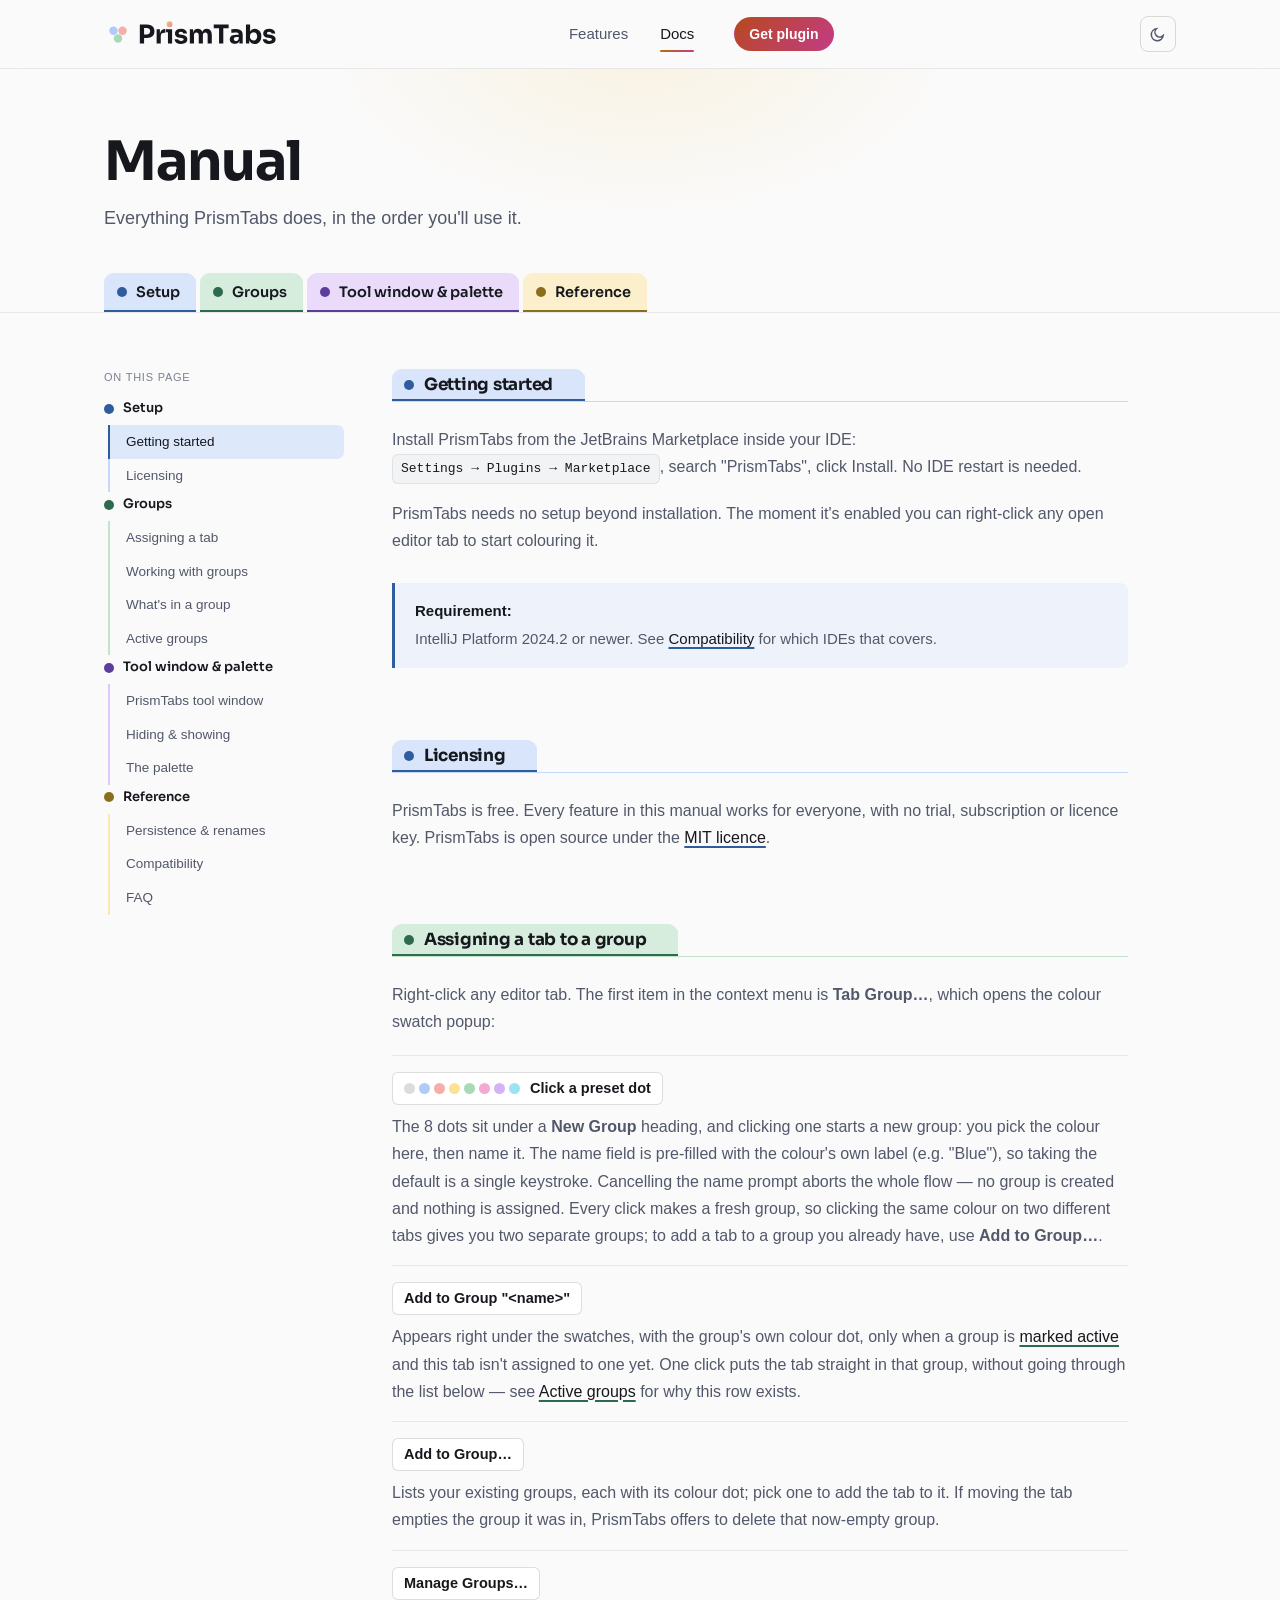
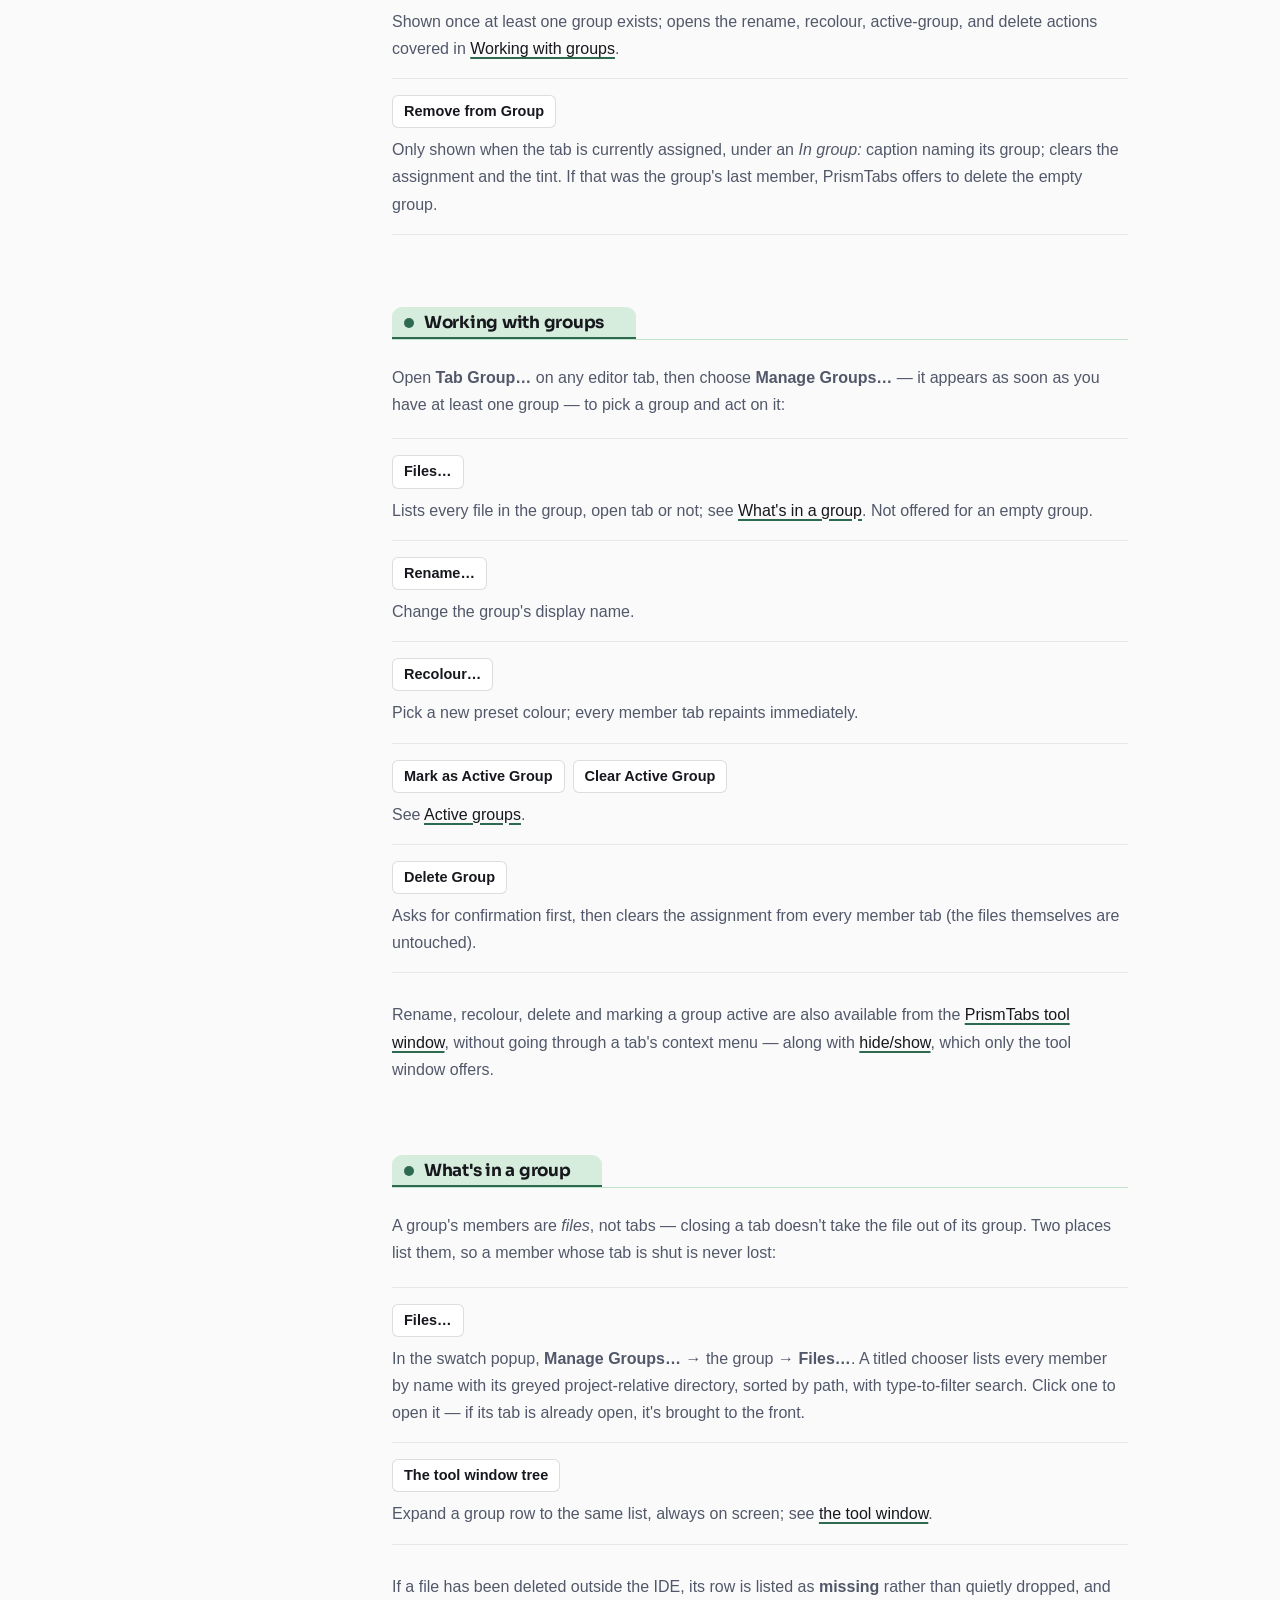
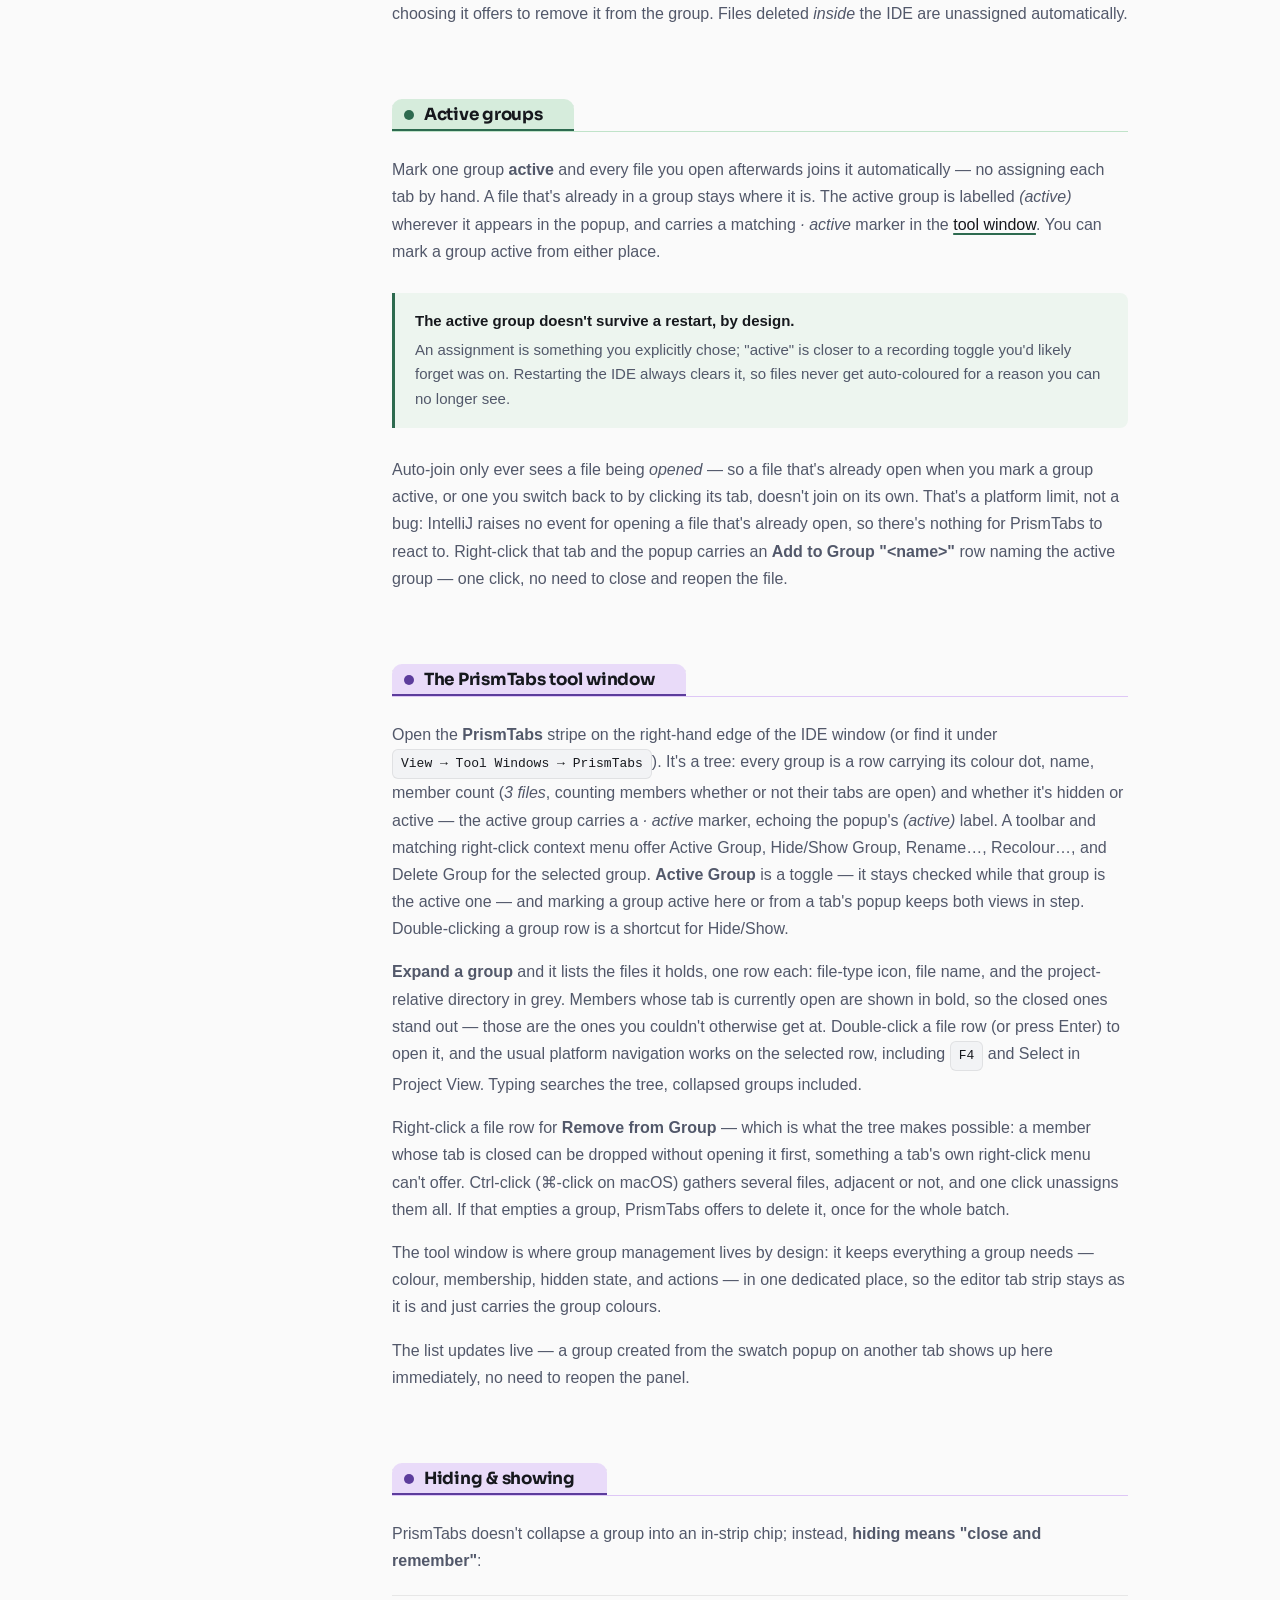
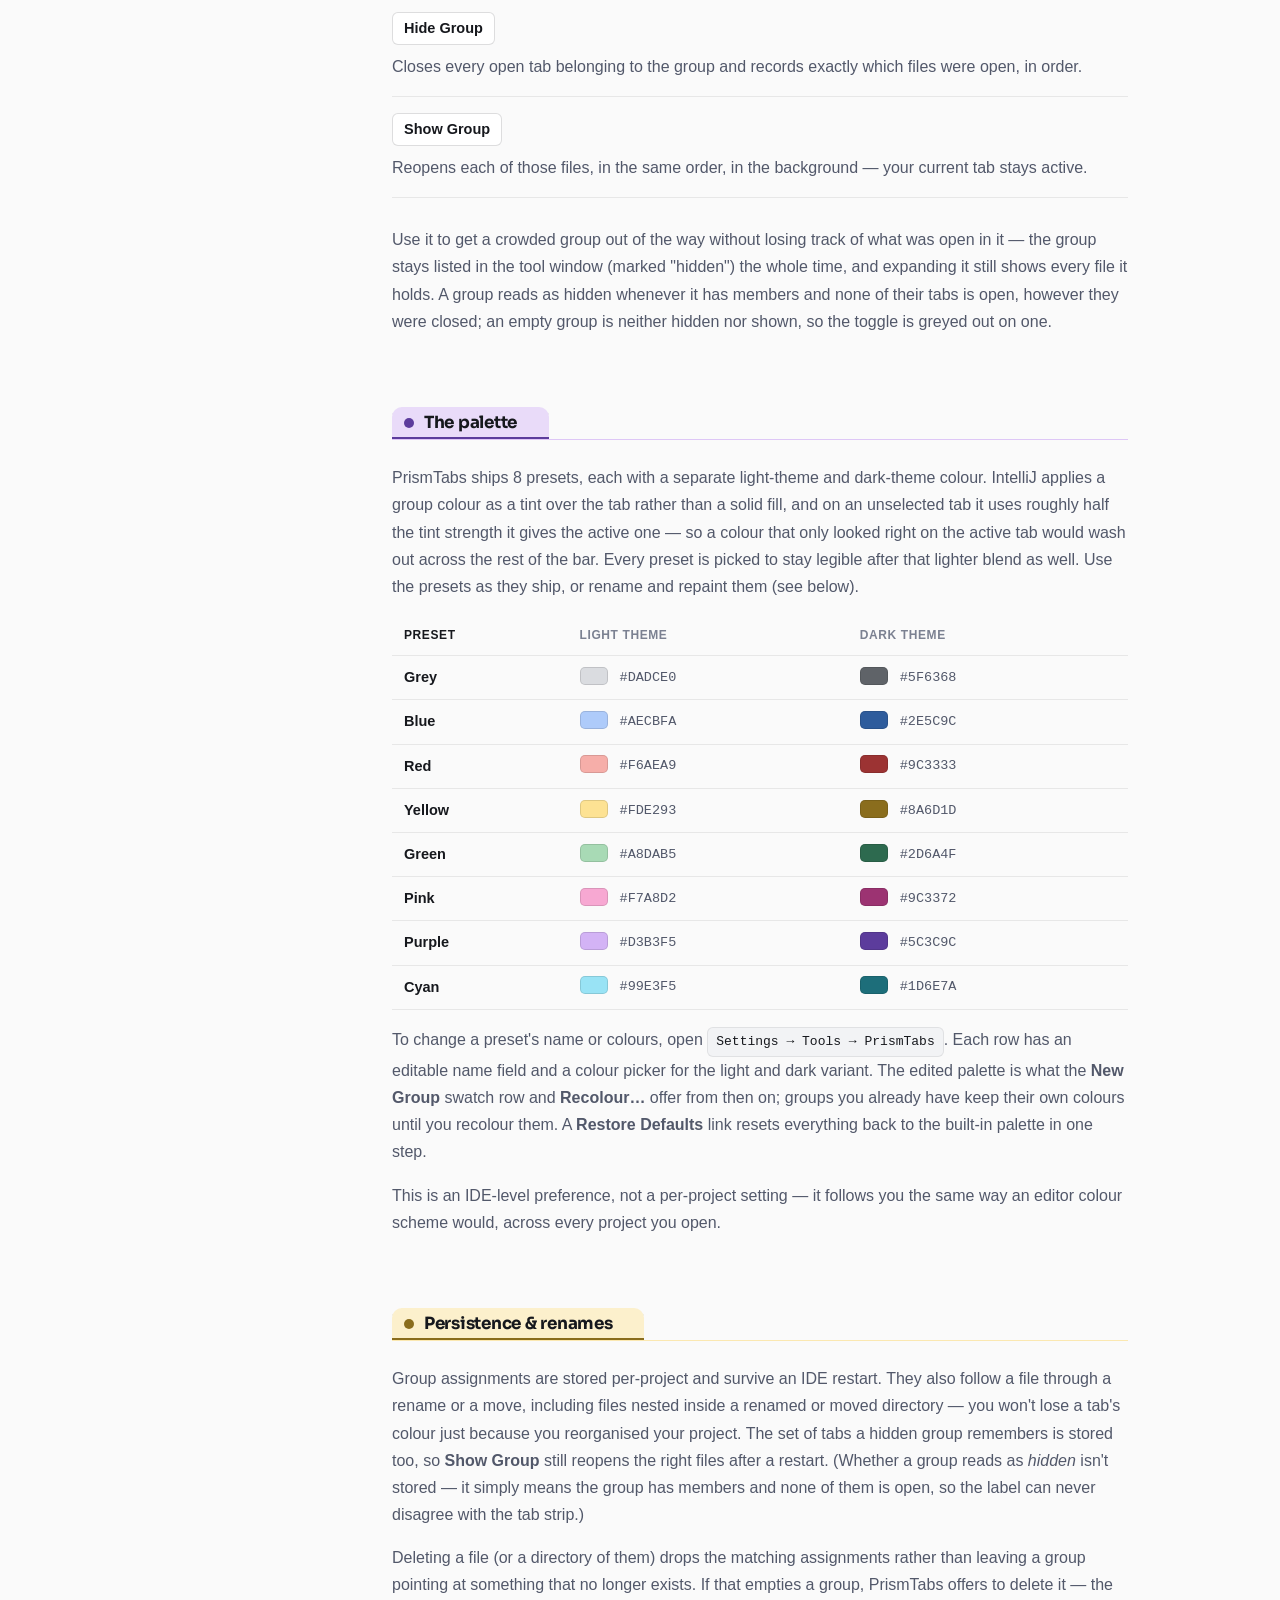
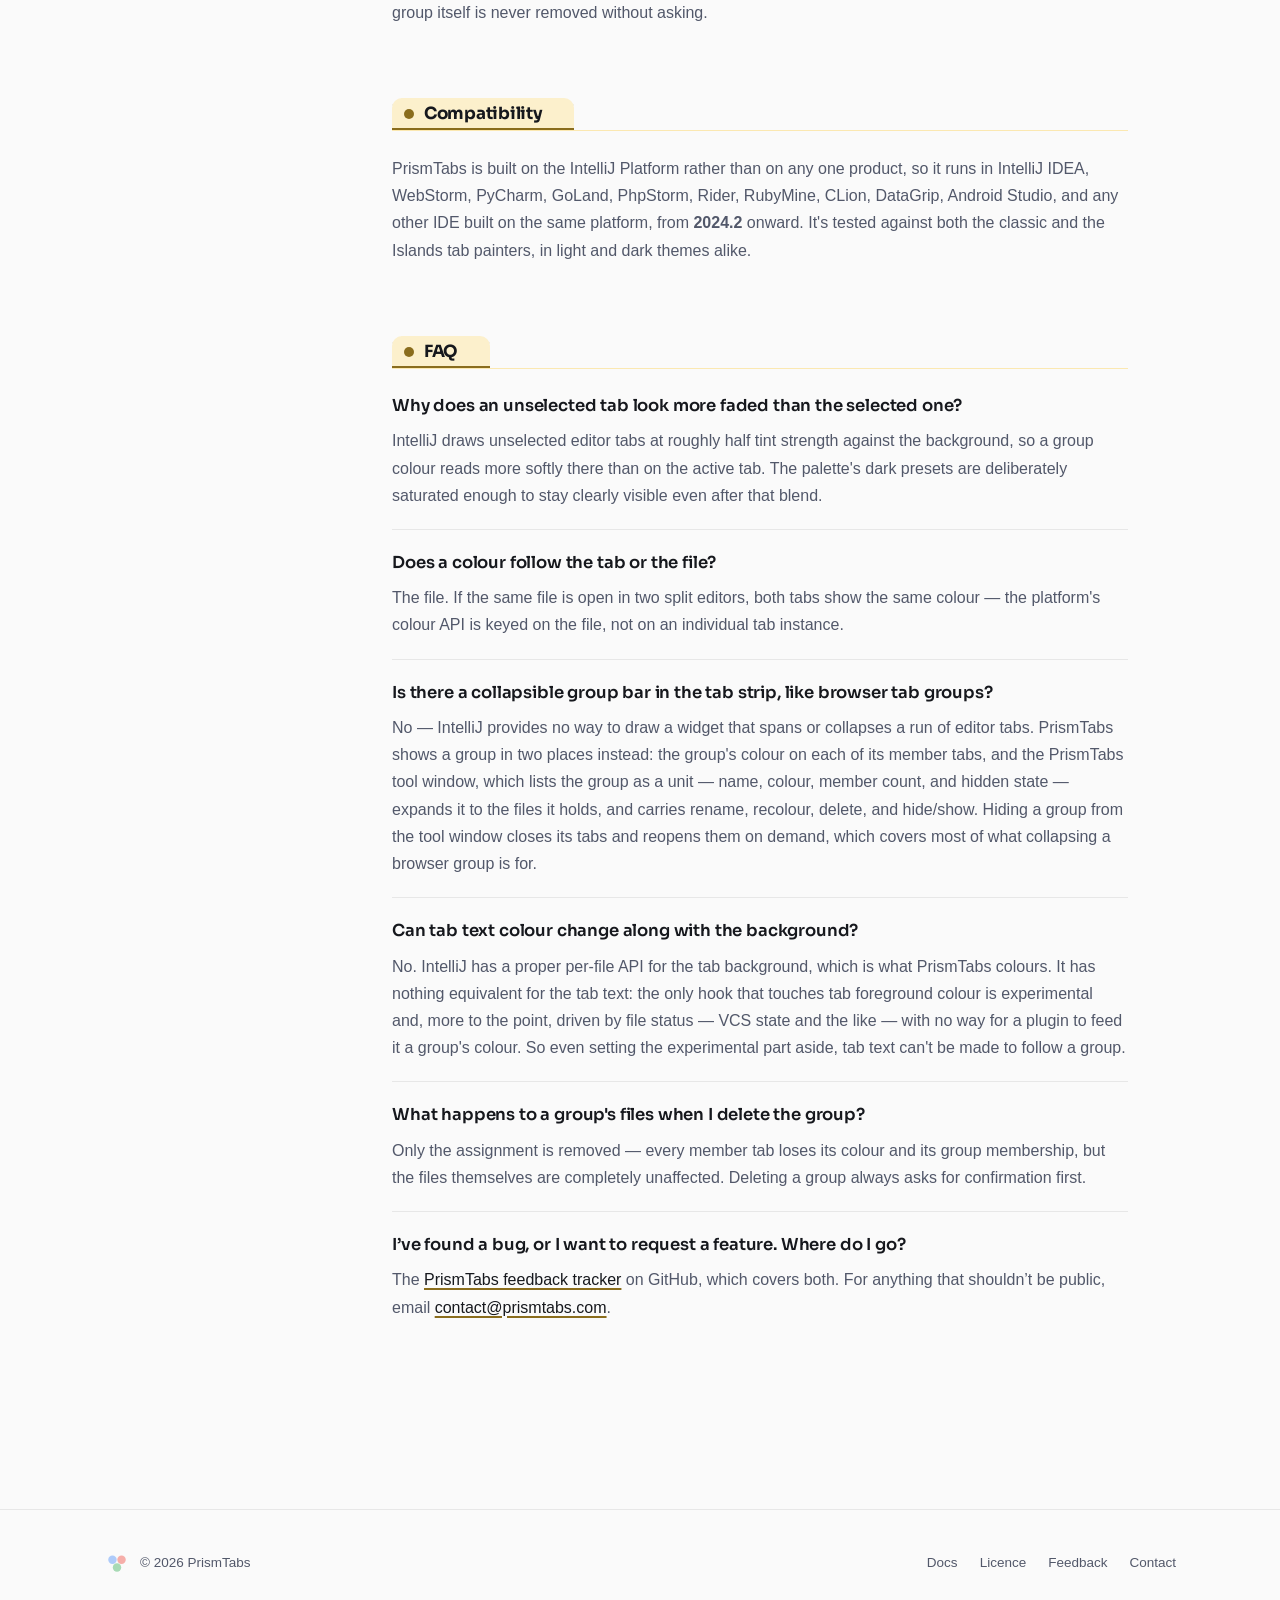
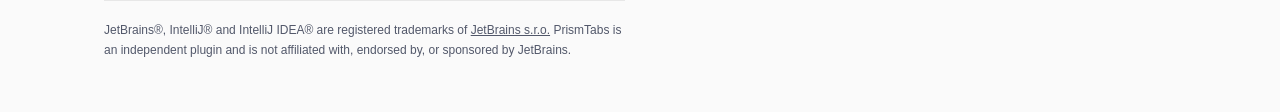
==== commit 66878645: "feat!: publish the MIT licence in place of the EULA Replace eula.html with licence.html, served at /" ====
--- a/docs.html
+++ b/docs.html
@@ -106,8 +106,8 @@
         <h2><a class="section-tab" href="#licensing"><span class="chapter-dot" aria-hidden="true"></span>Licensing</a></h2>
         <p>
           PrismTabs is free. Every feature in this manual works for everyone, with no trial,
-          subscription or licence key. Using the plugin is covered by the
-          <a href="eula.html">End-User Licence Agreement</a>.
+          subscription or licence key. PrismTabs is open source under the
+          <a href="licence.html">MIT licence</a>.
         </p>
       </section>
 
@@ -368,7 +368,7 @@
       </div>
       <nav class="footer-links">
         <a href="docs.html">Docs</a>
-        <a href="eula.html">Licence</a>
+        <a href="licence.html">Licence</a>
         <a href="https://github.com/prismtabs/prismtabs-feedback">Feedback</a>
         <a href="mailto:contact@prismtabs.com">Contact</a>
       </nav>
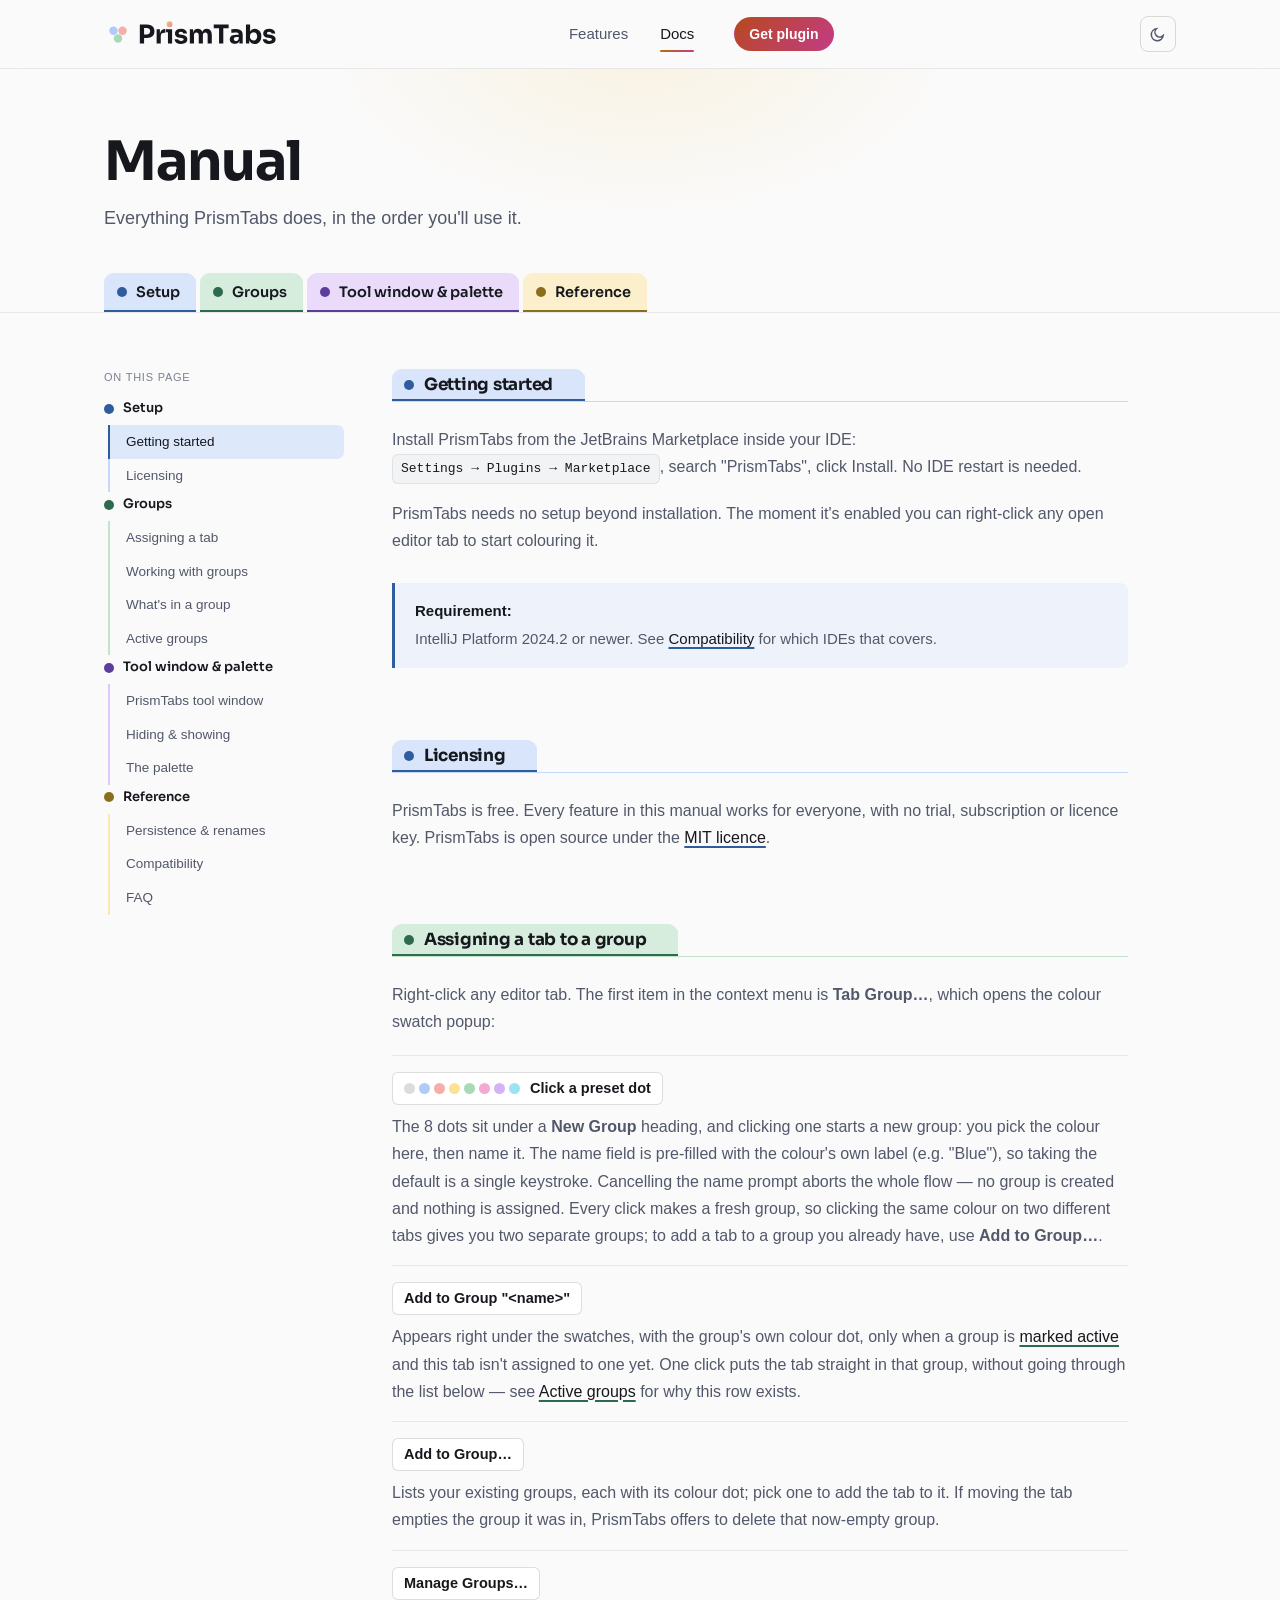
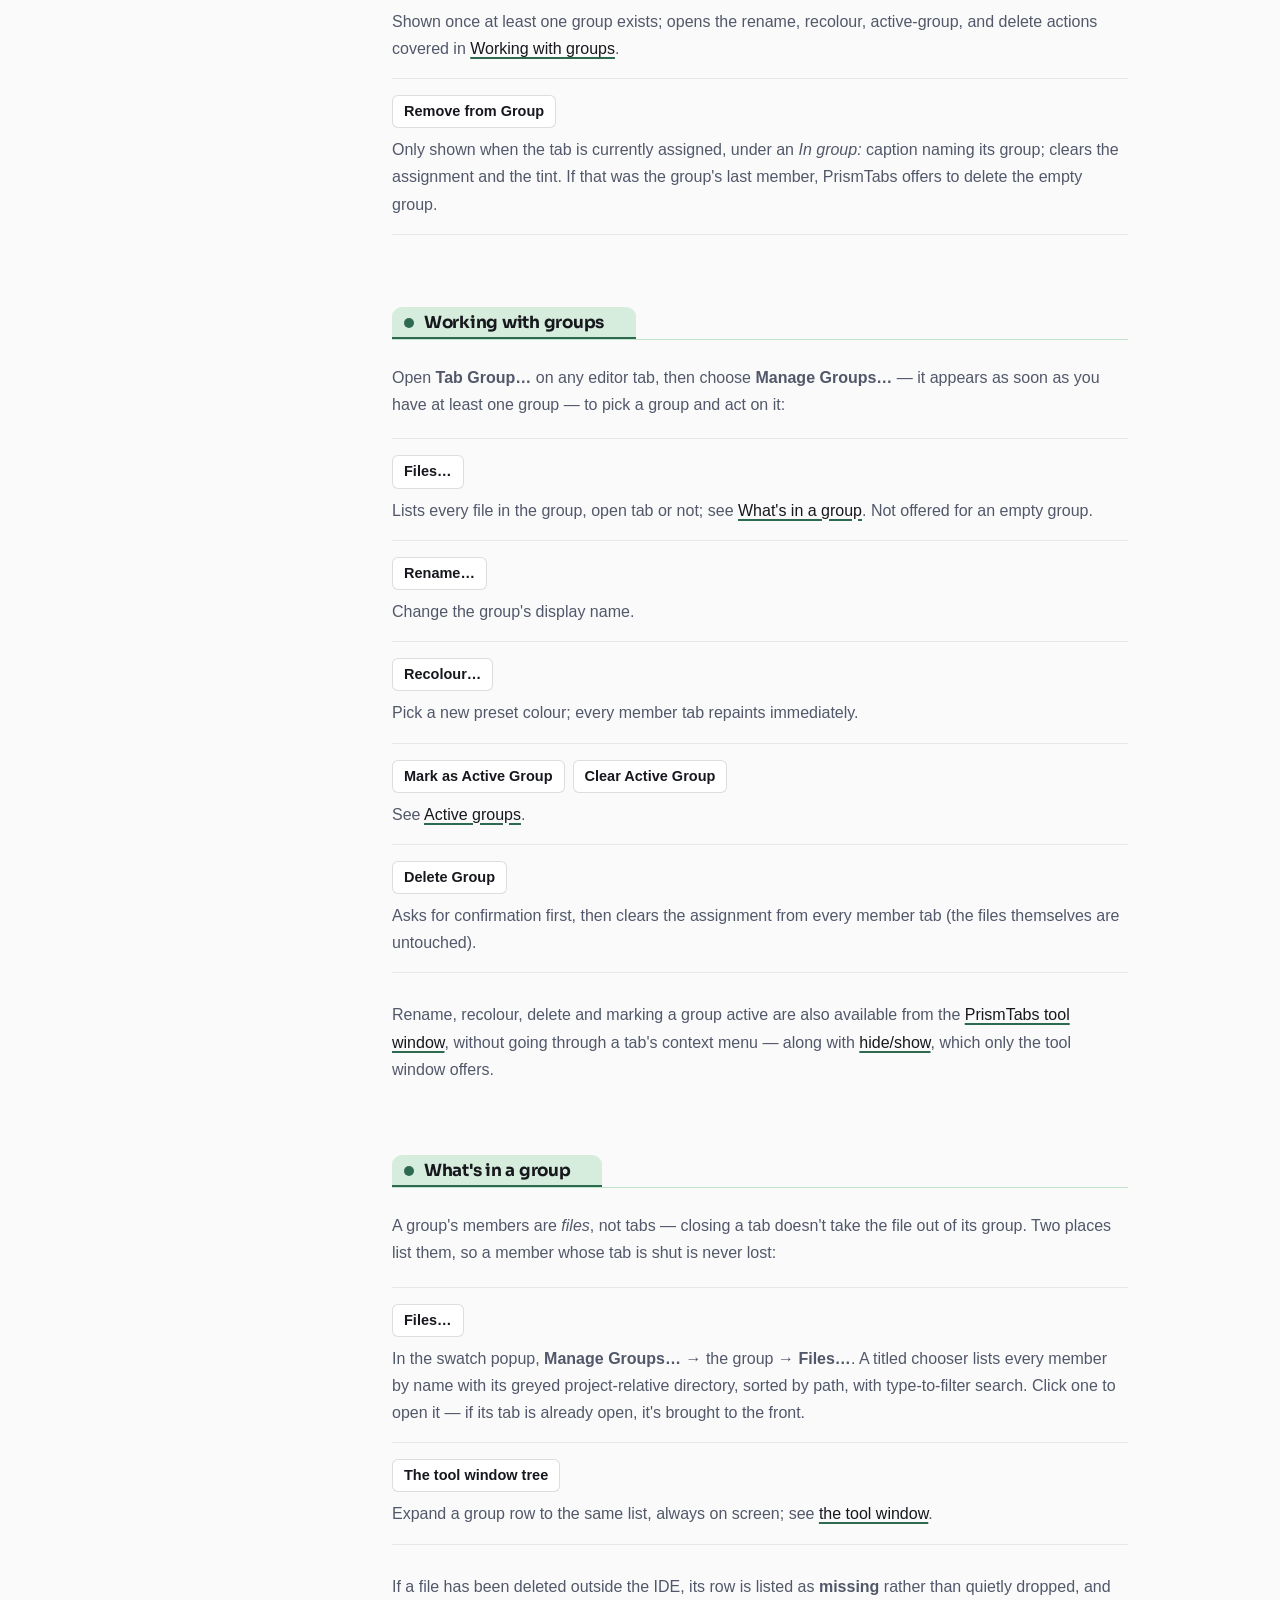
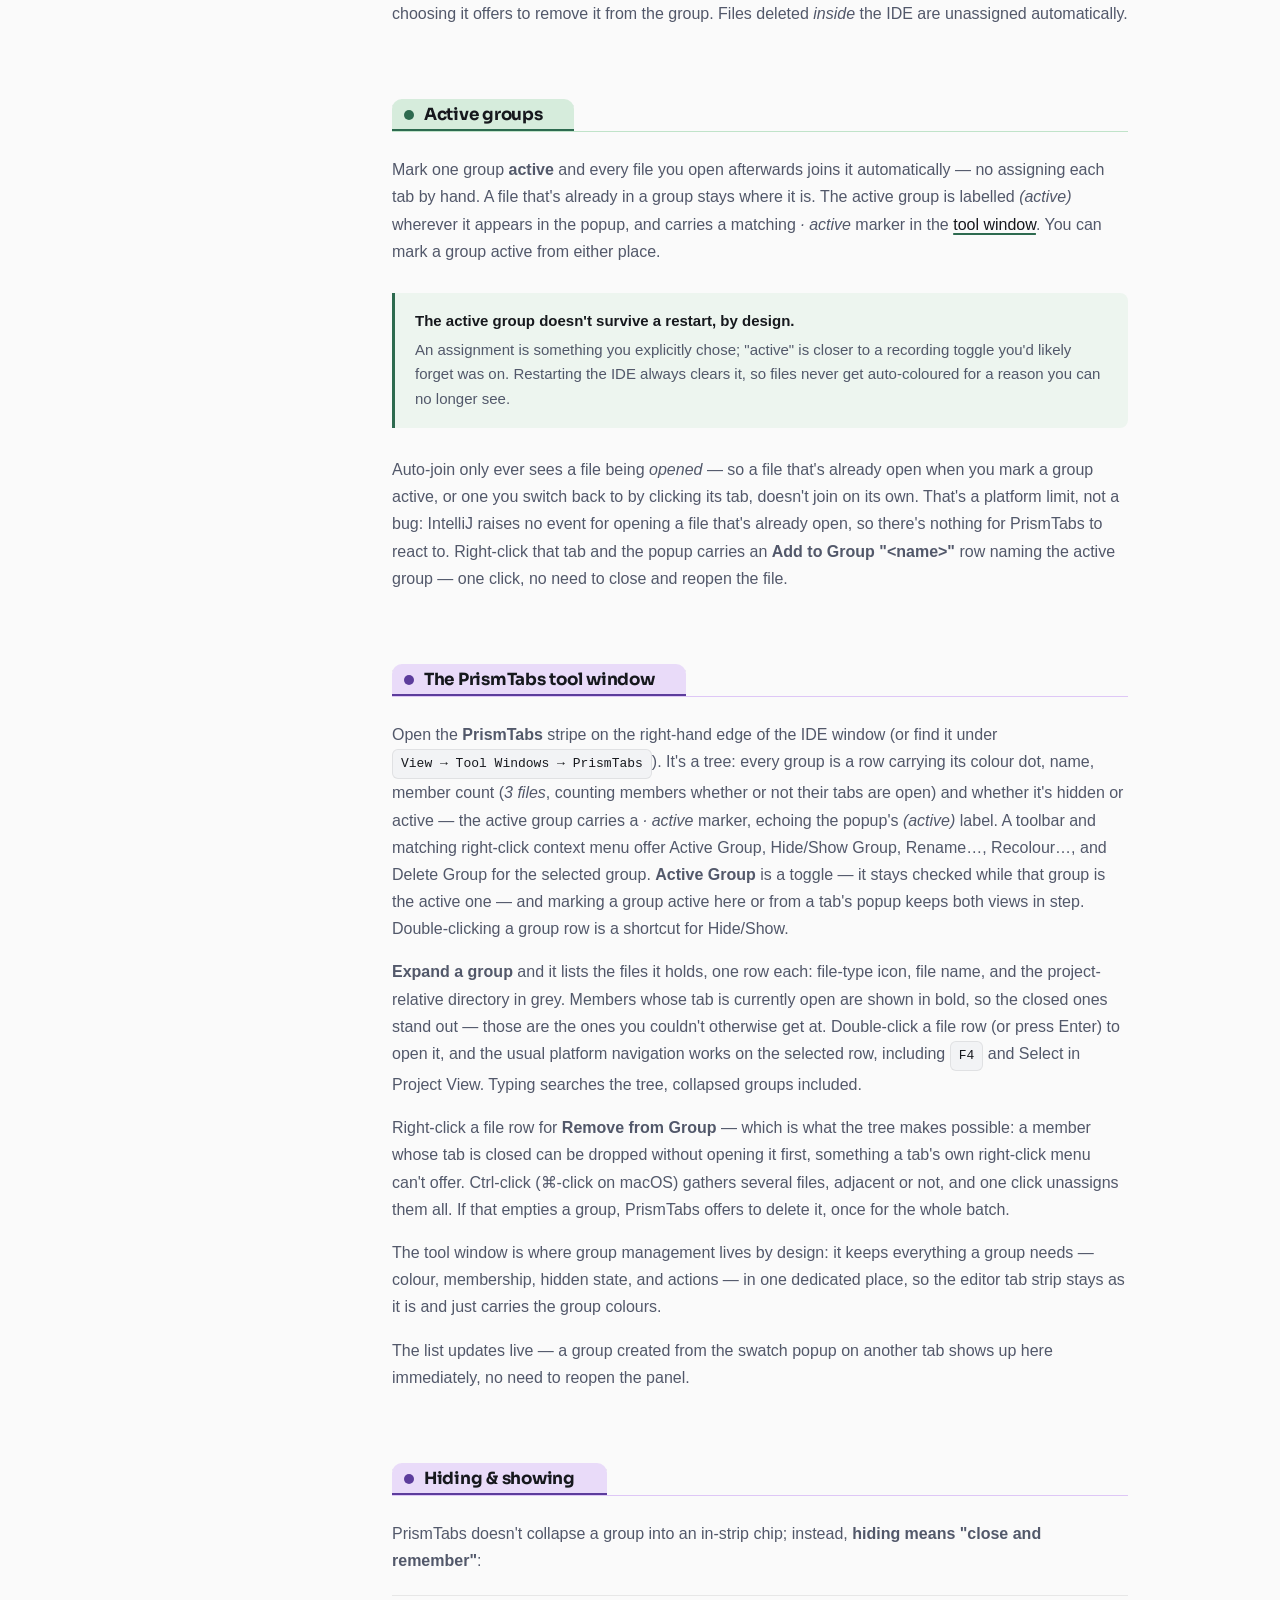
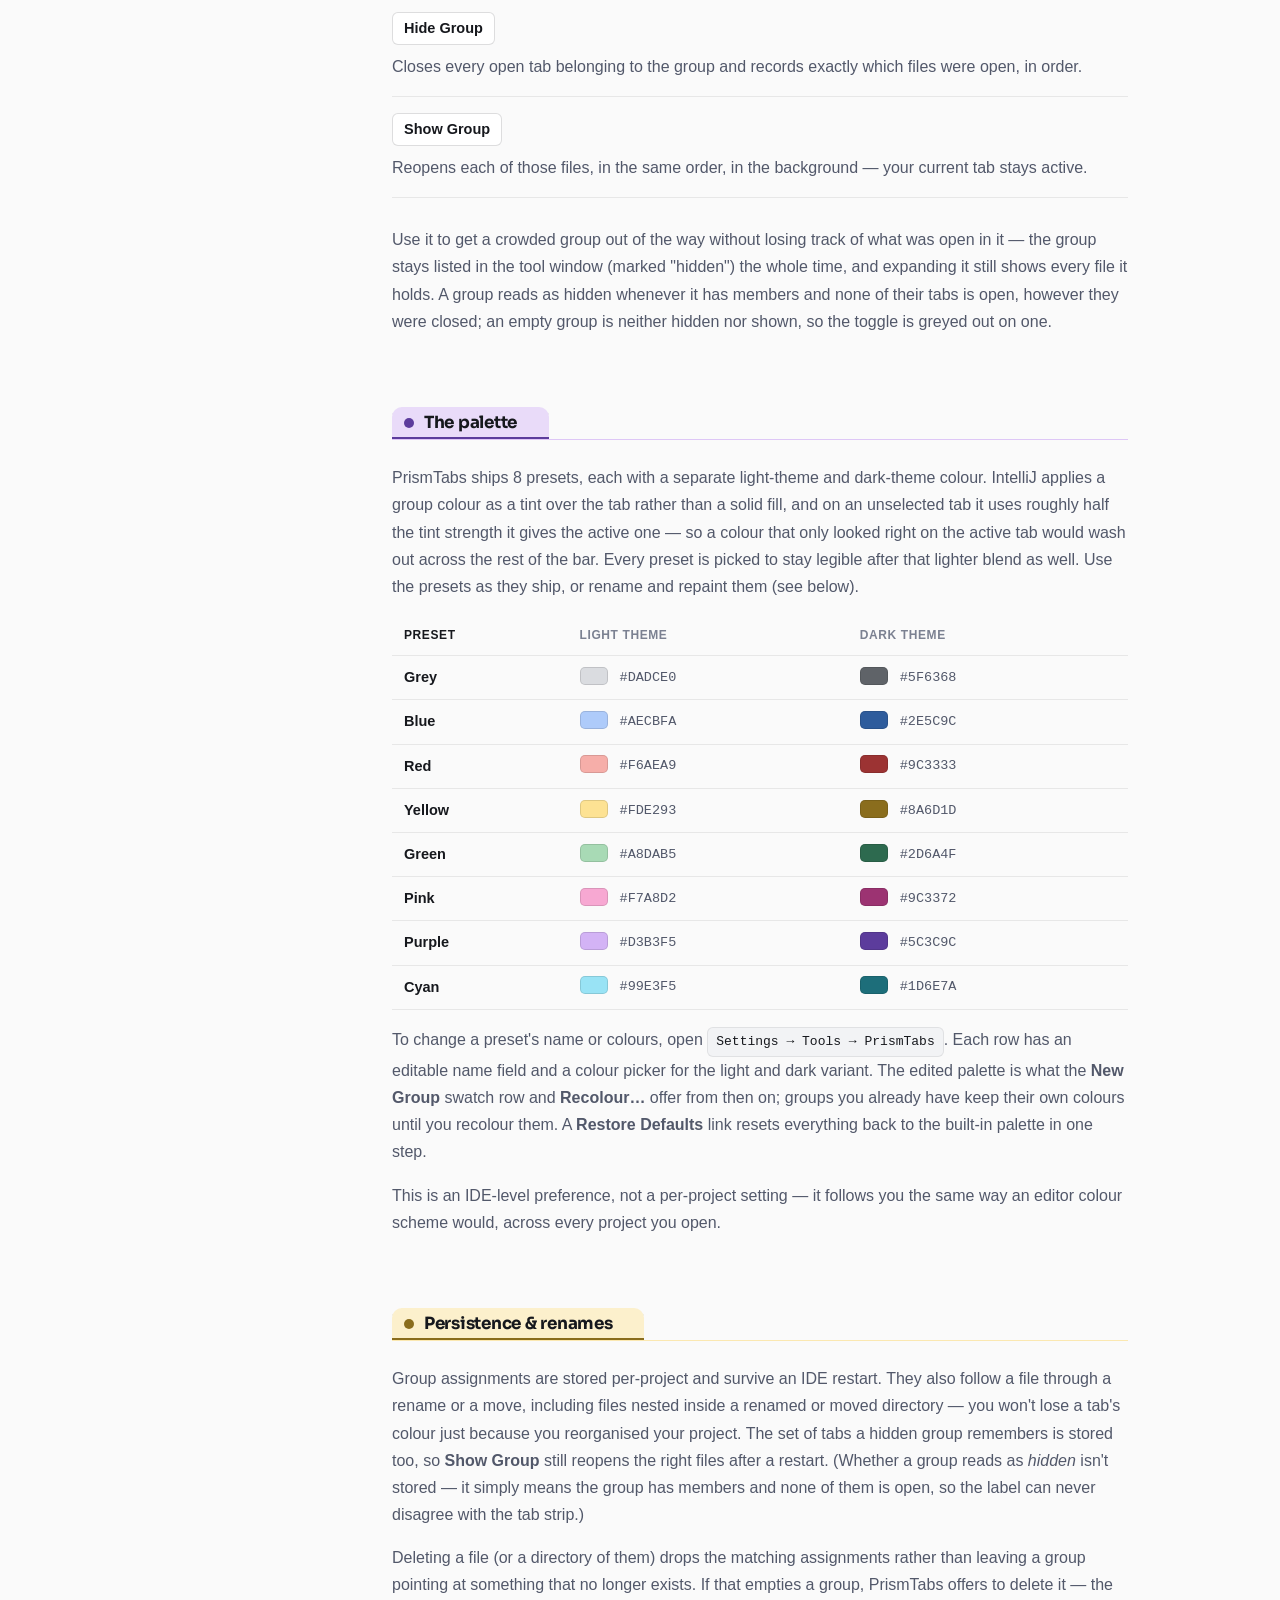
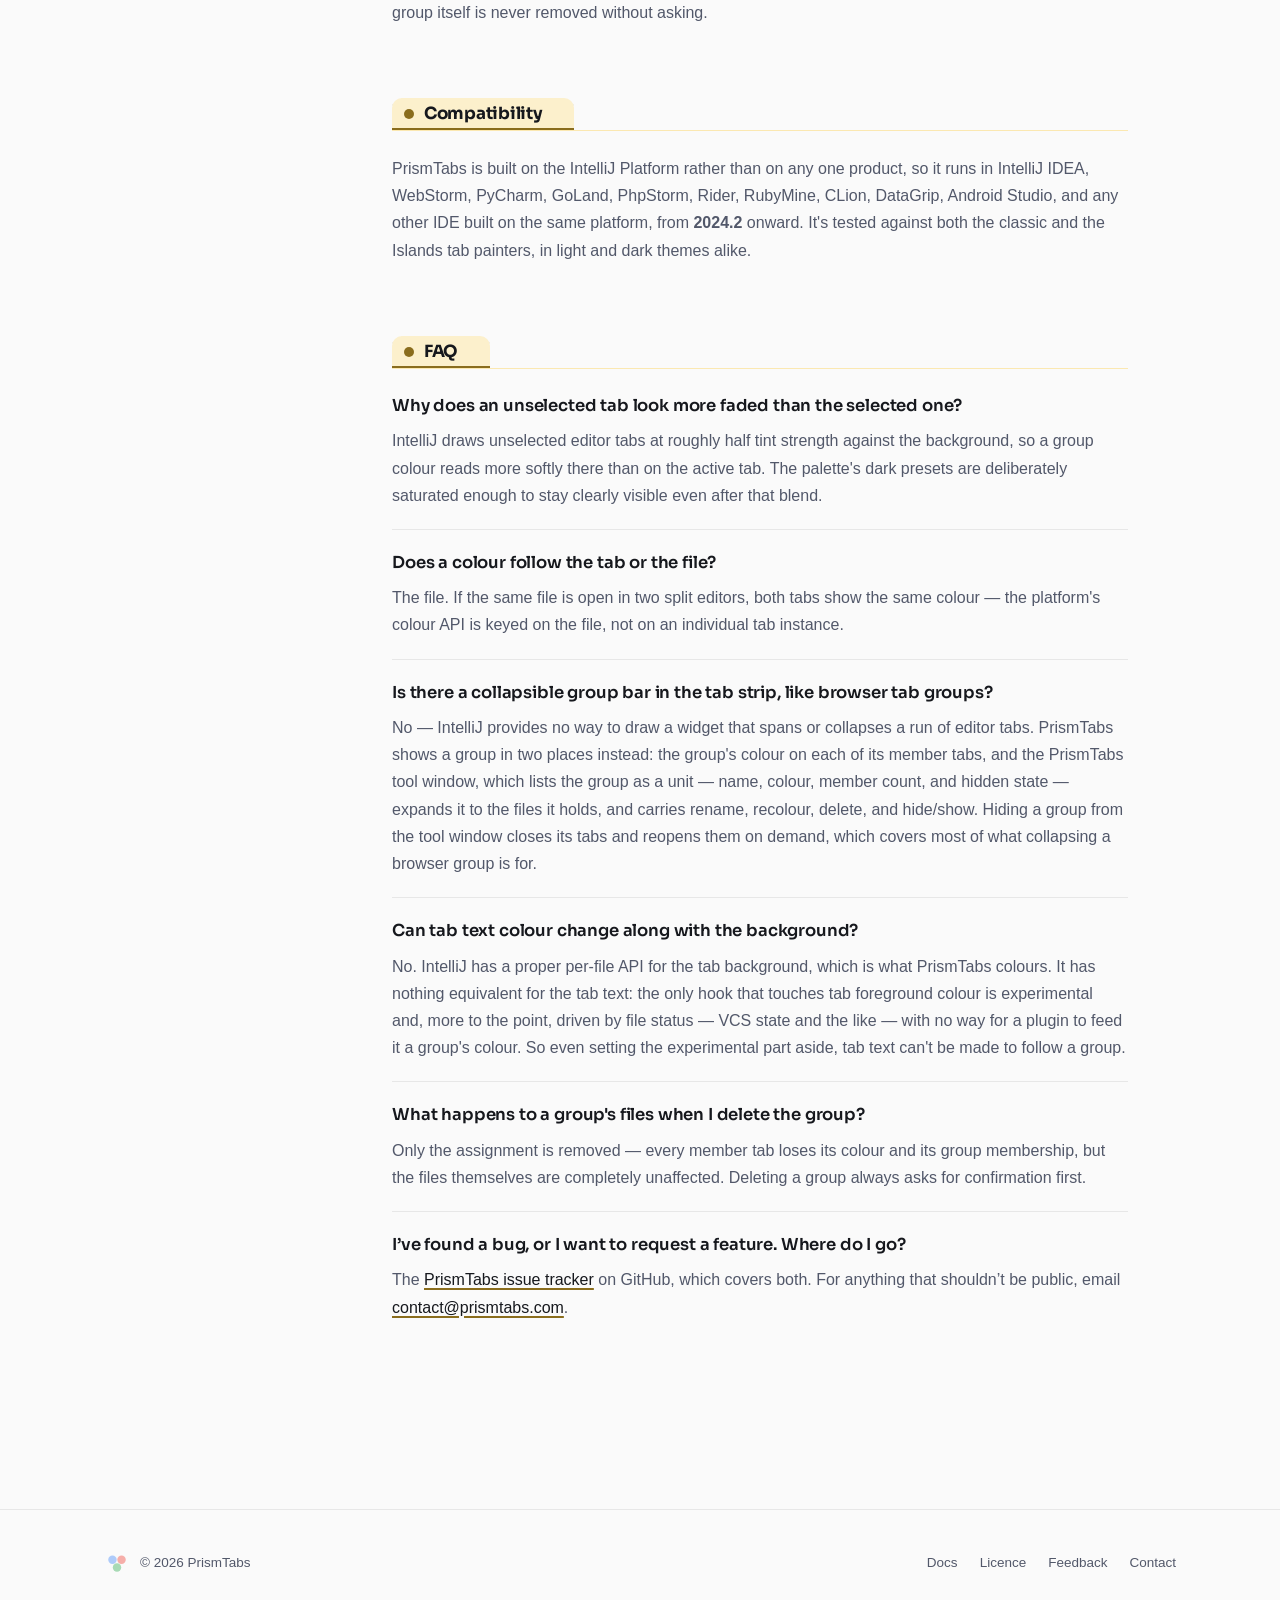
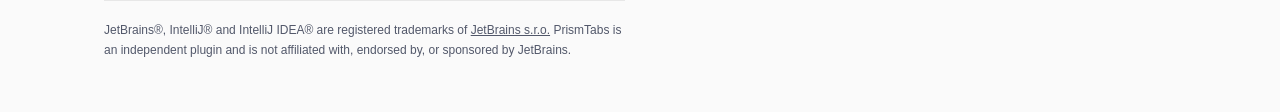
==== commit d6c99427: "docs: link the feedback links to the plugin repository's issues Issues are tracked in prismtabs/pris" ====
--- a/docs.html
+++ b/docs.html
@@ -350,7 +350,7 @@
 
         <div class="faq-item">
           <h3>I&rsquo;ve found a bug, or I want to request a feature. Where do I go?</h3>
-          <p>The <a href="https://github.com/prismtabs/prismtabs-feedback">PrismTabs feedback tracker</a> on GitHub, which covers both. For anything that shouldn&rsquo;t be public, email <a href="mailto:contact@prismtabs.com">contact@prismtabs.com</a>.</p>
+          <p>The <a href="https://github.com/prismtabs/prismtabs/issues">PrismTabs issue tracker</a> on GitHub, which covers both. For anything that shouldn&rsquo;t be public, email <a href="mailto:contact@prismtabs.com">contact@prismtabs.com</a>.</p>
         </div>
       </section>
     </main>
@@ -369,7 +369,7 @@
       <nav class="footer-links">
         <a href="docs.html">Docs</a>
         <a href="licence.html">Licence</a>
-        <a href="https://github.com/prismtabs/prismtabs-feedback">Feedback</a>
+        <a href="https://github.com/prismtabs/prismtabs/issues">Feedback</a>
         <a href="mailto:contact@prismtabs.com">Contact</a>
       </nav>
     </div>
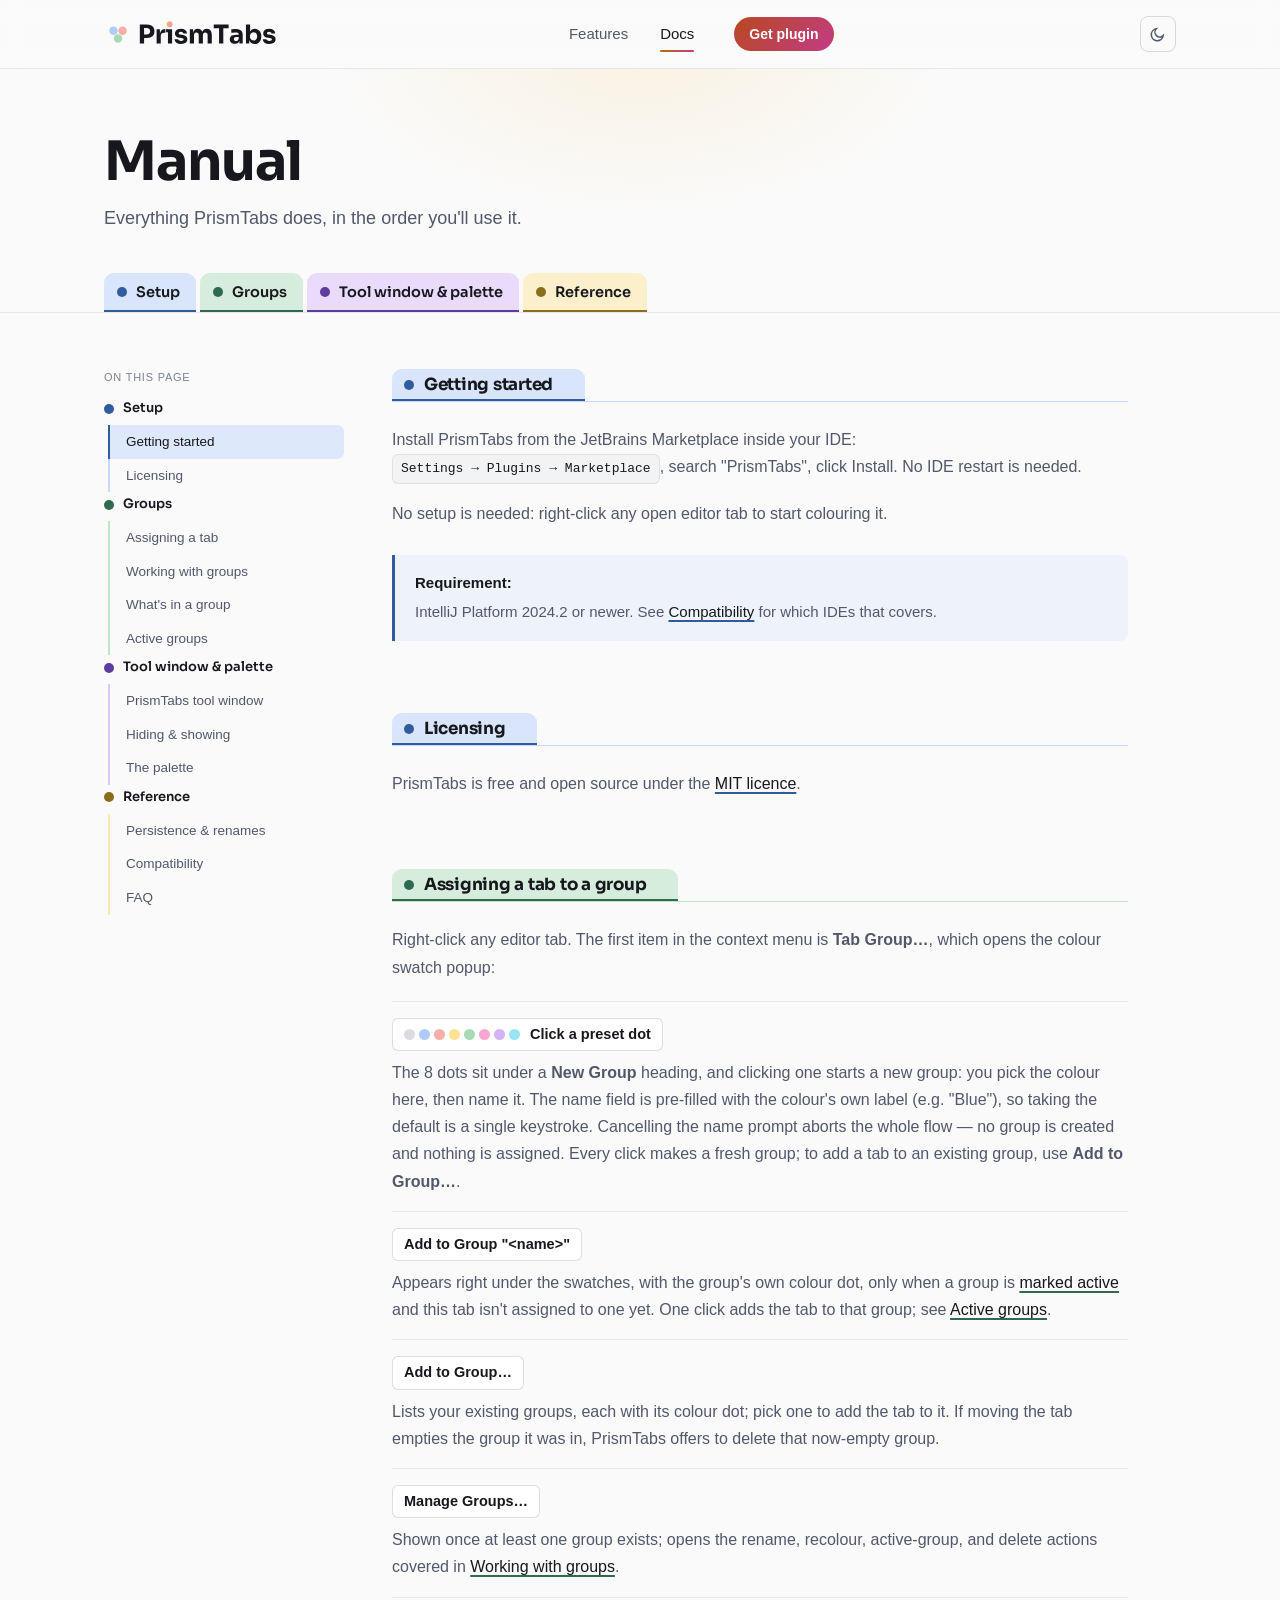
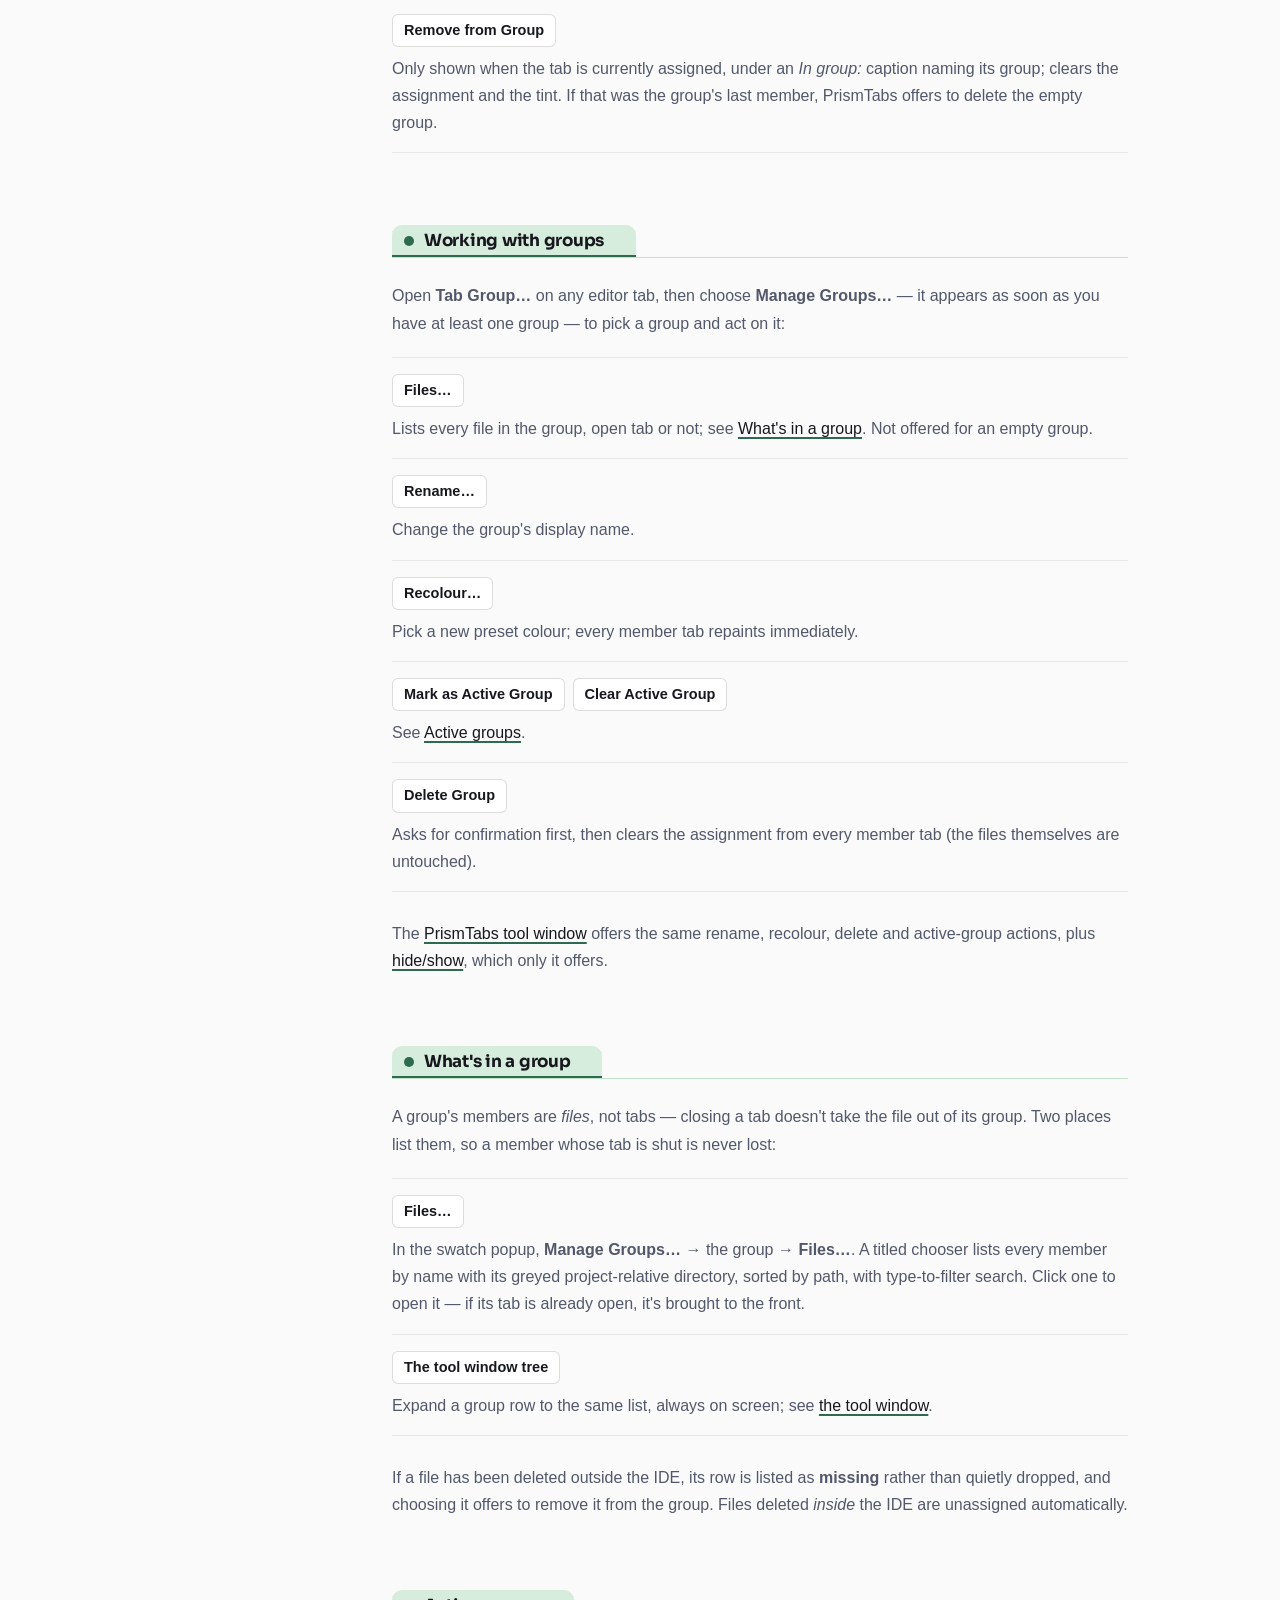
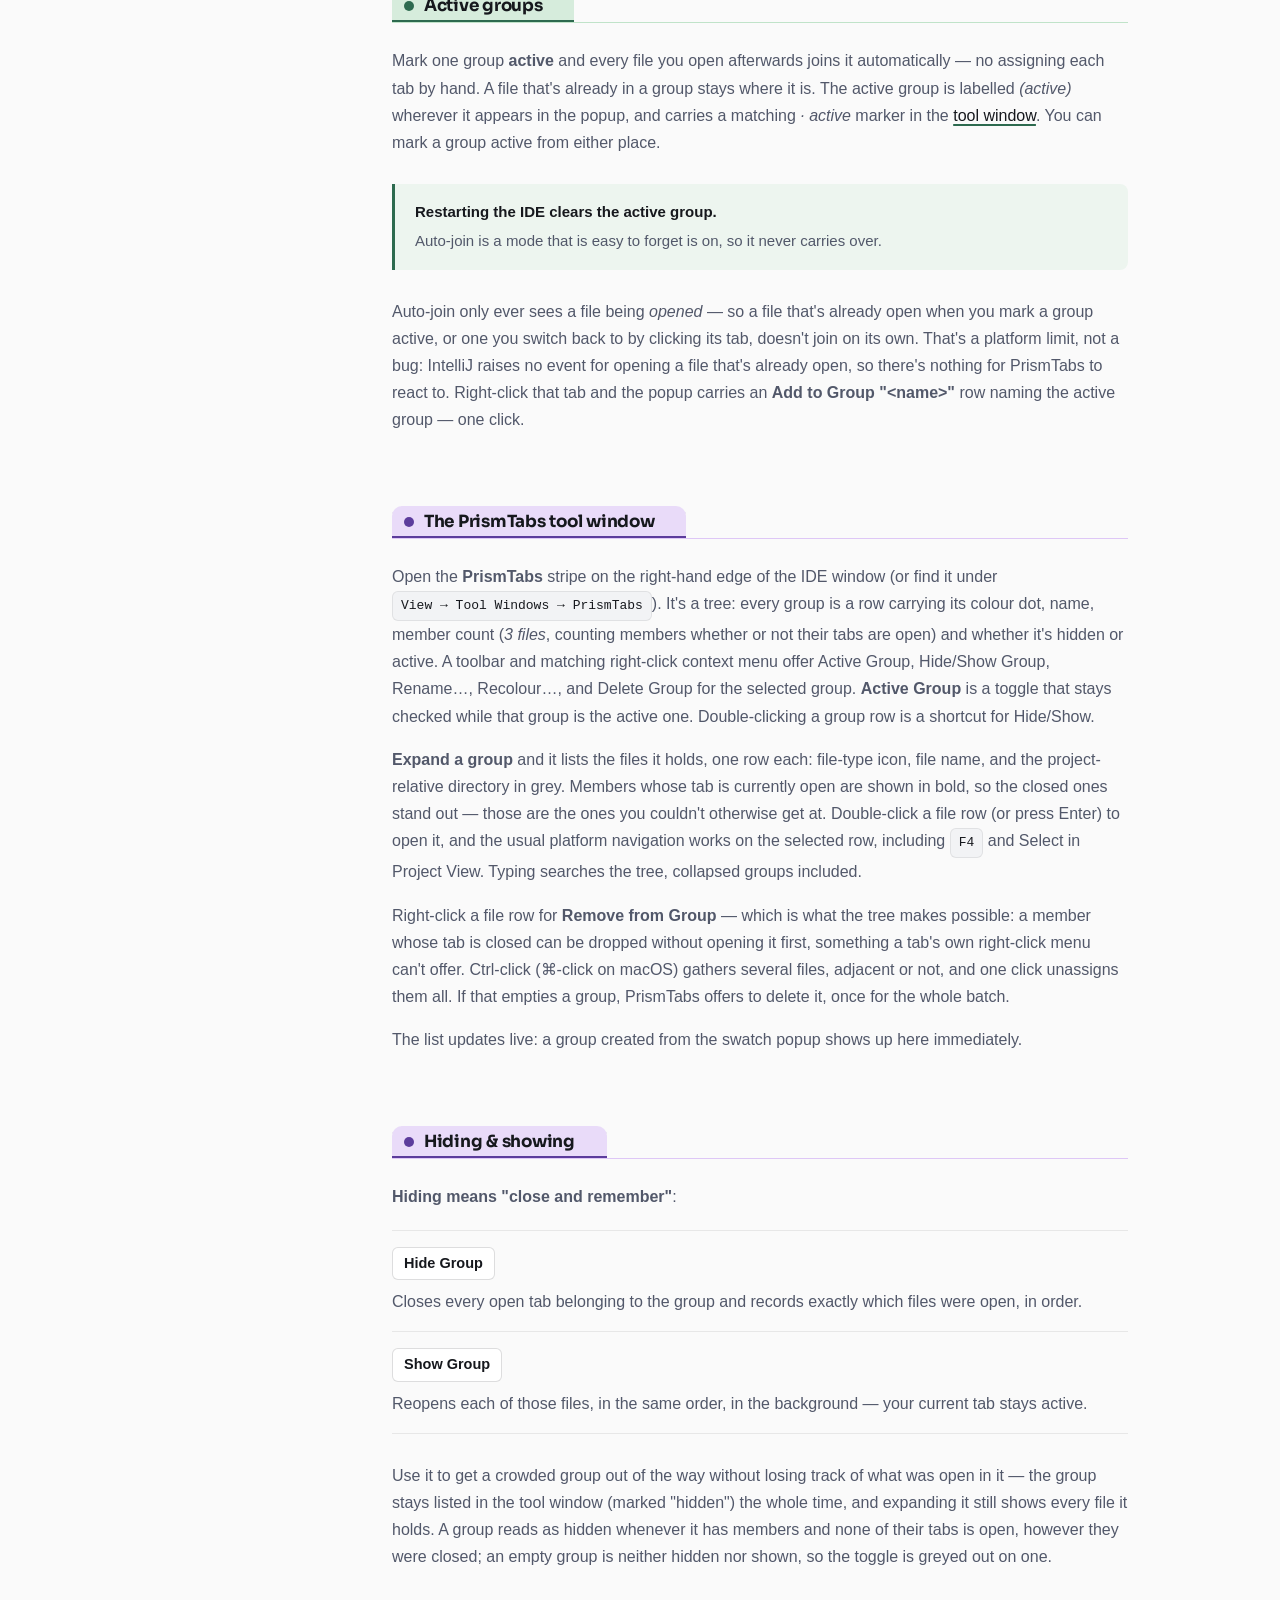
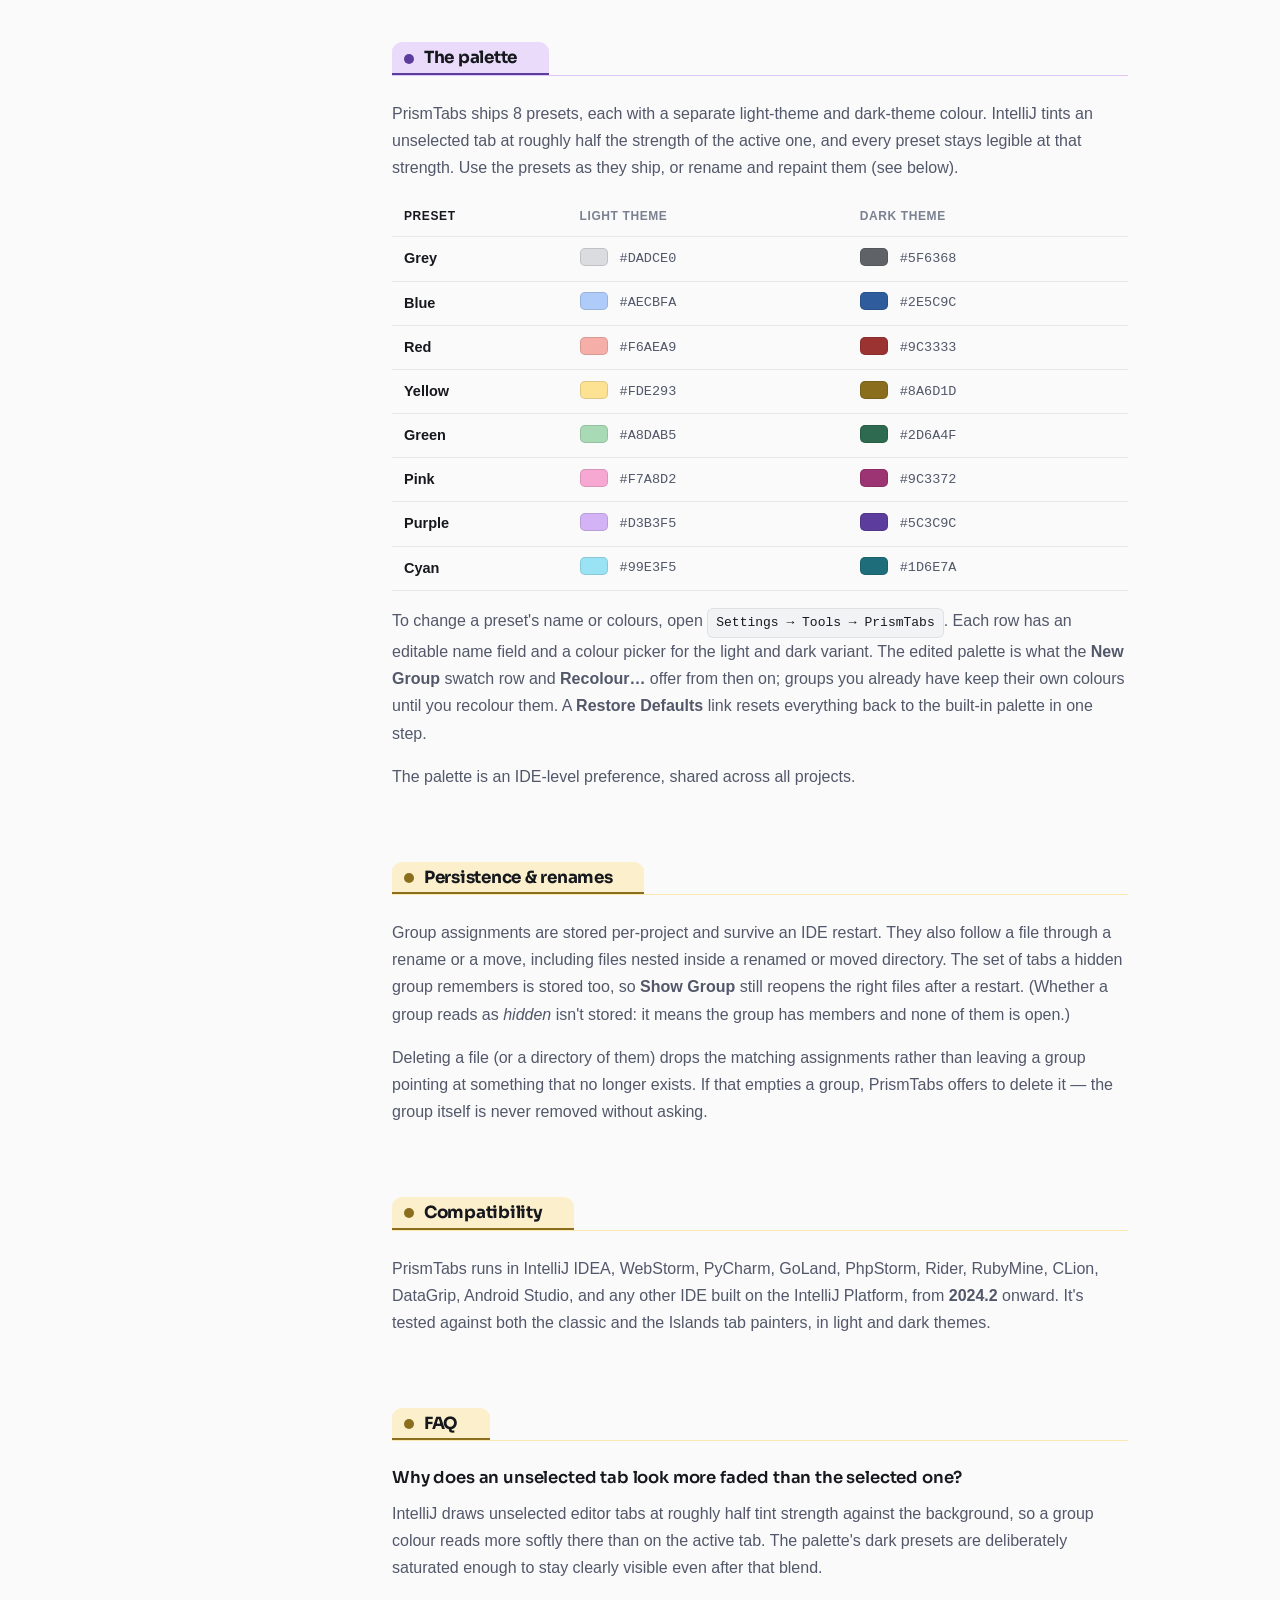
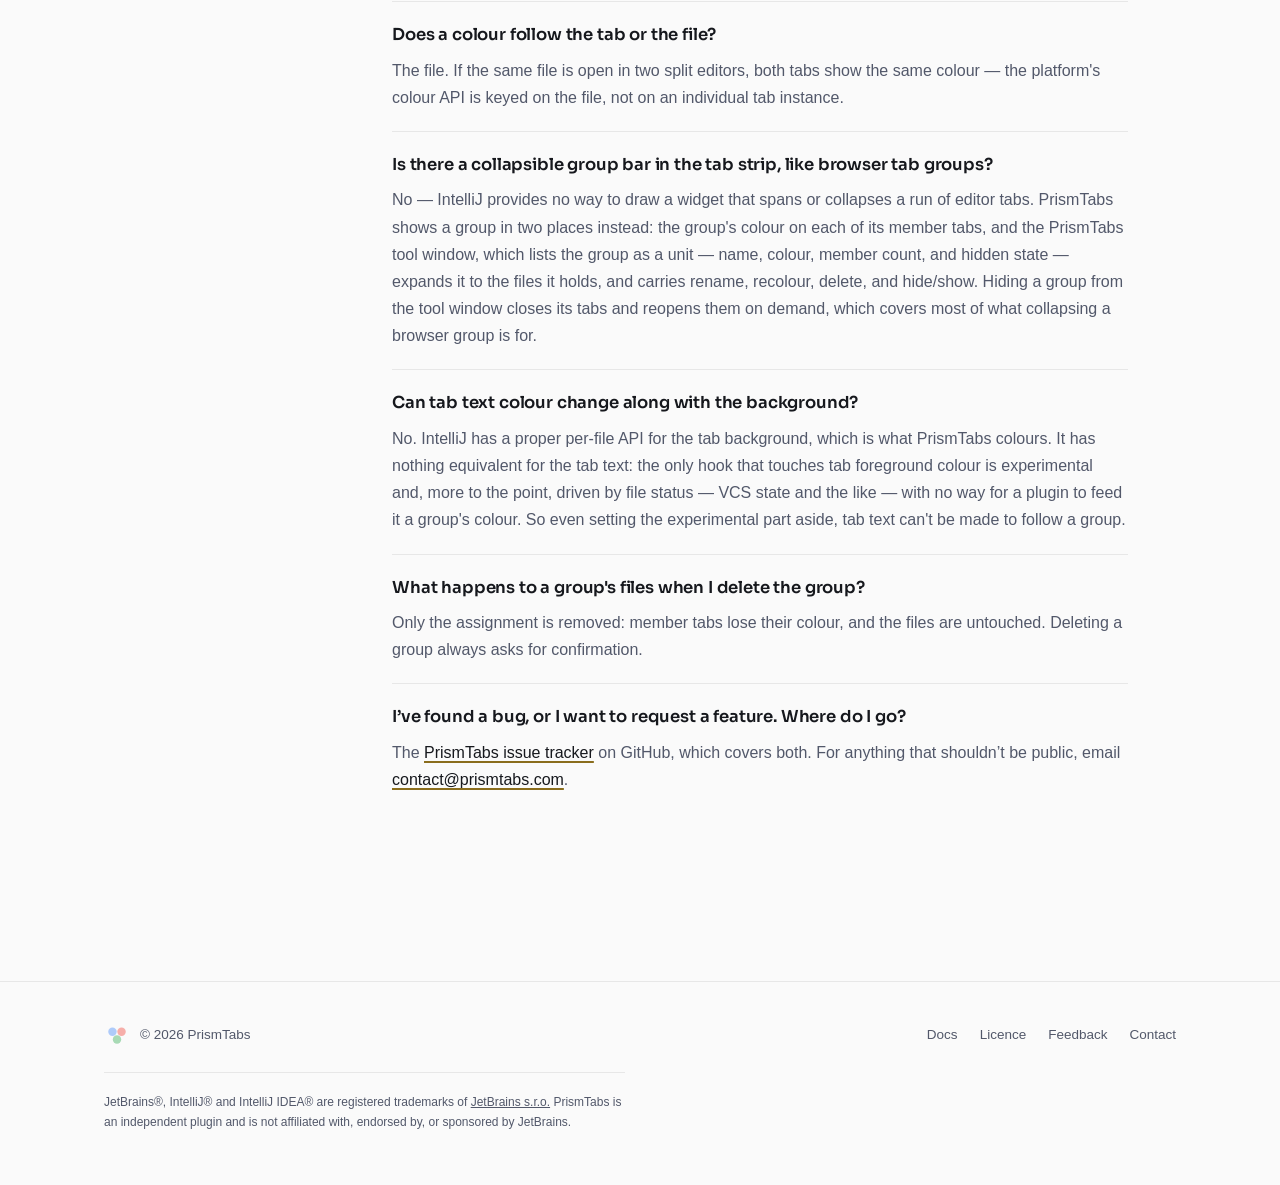
==== commit a3b17bc6: "docs: trim verbose wording across the manual and landing page Say each thing once and drop explanati" ====
--- a/docs.html
+++ b/docs.html
@@ -95,7 +95,7 @@
           <span class="kbd-path">Settings → Plugins → Marketplace</span>, search "PrismTabs",
           click Install. No IDE restart is needed.
         </p>
-        <p>PrismTabs needs no setup beyond installation. The moment it's enabled you can right-click any open editor tab to start colouring it.</p>
+        <p>No setup is needed: right-click any open editor tab to start colouring it.</p>
         <div class="callout">
           <strong>Requirement:</strong> IntelliJ Platform 2024.2 or newer. See
           <a href="#compatibility">Compatibility</a> for which IDEs that covers.
@@ -105,9 +105,7 @@
       <section class="docs-section" id="licensing" data-chapter="setup">
         <h2><a class="section-tab" href="#licensing"><span class="chapter-dot" aria-hidden="true"></span>Licensing</a></h2>
         <p>
-          PrismTabs is free. Every feature in this manual works for everyone, with no trial,
-          subscription or licence key. PrismTabs is open source under the
-          <a href="licence.html">MIT licence</a>.
+          PrismTabs is free and open source under the <a href="licence.html">MIT licence</a>.
         </p>
       </section>
 
@@ -123,9 +121,9 @@
               Click a preset dot
             </span>
           </dt>
-          <dd>The 8 dots sit under a <strong>New Group</strong> heading, and clicking one starts a new group: you pick the colour here, then name it. The name field is pre-filled with the colour's own label (e.g. "Blue"), so taking the default is a single keystroke. Cancelling the name prompt aborts the whole flow — no group is created and nothing is assigned. Every click makes a fresh group, so clicking the same colour on two different tabs gives you two separate groups; to add a tab to a group you already have, use <strong>Add to Group…</strong>.</dd>
+          <dd>The 8 dots sit under a <strong>New Group</strong> heading, and clicking one starts a new group: you pick the colour here, then name it. The name field is pre-filled with the colour's own label (e.g. "Blue"), so taking the default is a single keystroke. Cancelling the name prompt aborts the whole flow — no group is created and nothing is assigned. Every click makes a fresh group; to add a tab to an existing group, use <strong>Add to Group…</strong>.</dd>
           <dt><span class="command">Add to Group "&lt;name&gt;"</span></dt>
-          <dd>Appears right under the swatches, with the group's own colour dot, only when a group is <a href="#active-group">marked active</a> and this tab isn't assigned to one yet. One click puts the tab straight in that group, without going through the list below — see <a href="#active-group">Active groups</a> for why this row exists.</dd>
+          <dd>Appears right under the swatches, with the group's own colour dot, only when a group is <a href="#active-group">marked active</a> and this tab isn't assigned to one yet. One click adds the tab to that group; see <a href="#active-group">Active groups</a>.</dd>
           <dt><span class="command">Add to Group…</span></dt>
           <dd>Lists your existing groups, each with its colour dot; pick one to add the tab to it. If moving the tab empties the group it was in, PrismTabs offers to delete that now-empty group.</dd>
           <dt><span class="command">Manage Groups…</span></dt>
@@ -154,7 +152,7 @@
           <dt><span class="command">Delete Group</span></dt>
           <dd>Asks for confirmation first, then clears the assignment from every member tab (the files themselves are untouched).</dd>
         </dl>
-        <p>Rename, recolour, delete and marking a group active are also available from the <a href="#tool-window">PrismTabs tool window</a>, without going through a tab's context menu — along with <a href="#hiding">hide/show</a>, which only the tool window offers.</p>
+        <p>The <a href="#tool-window">PrismTabs tool window</a> offers the same rename, recolour, delete and active-group actions, plus <a href="#hiding">hide/show</a>, which only it offers.</p>
       </section>
 
       <section class="docs-section" id="membership" data-chapter="groups">
@@ -187,10 +185,8 @@
           group active from either place.
         </p>
         <div class="callout">
-          <strong>The active group doesn't survive a restart, by design.</strong> An assignment is
-          something you explicitly chose; "active" is closer to a recording toggle you'd likely
-          forget was on. Restarting the IDE always clears it, so files never get auto-coloured for
-          a reason you can no longer see.
+          <strong>Restarting the IDE clears the active group.</strong> Auto-join is a mode that is
+          easy to forget is on, so it never carries over.
         </div>
         <p>
           Auto-join only ever sees a file being <em>opened</em> — so a file that's already open
@@ -198,7 +194,7 @@
           on its own. That's a platform limit, not a bug: IntelliJ raises no event for opening a
           file that's already open, so there's nothing for PrismTabs to react to. Right-click that
           tab and the popup carries an <strong>Add to Group "&lt;name&gt;"</strong> row naming the
-          active group — one click, no need to close and reopen the file.
+          active group — one click.
         </p>
       </section>
 
@@ -208,14 +204,11 @@
           Open the <strong>PrismTabs</strong> stripe on the right-hand edge of the IDE window (or
           find it under <span class="kbd-path">View → Tool Windows → PrismTabs</span>). It's a
           tree: every group is a row carrying its colour dot, name, member count (<em>3 files</em>,
-          counting members whether or not their tabs are open) and whether it's hidden or active —
-          the active group carries a <em>· active</em> marker, echoing the popup's
-          <em>(active)</em> label. A
-          toolbar and matching right-click context menu offer Active Group, Hide/Show Group,
+          counting members whether or not their tabs are open) and whether it's hidden or active.
+          A toolbar and matching right-click context menu offer Active Group, Hide/Show Group,
           Rename…, Recolour…, and Delete Group for the selected group.
-          <strong>Active Group</strong> is a toggle — it stays checked while that group is the
-          active one — and marking a group active here or from a tab's popup keeps both views in
-          step. Double-clicking a group row is a shortcut for Hide/Show.
+          <strong>Active Group</strong> is a toggle that stays checked while that group is the
+          active one. Double-clicking a group row is a shortcut for Hide/Show.
         </p>
         <p>
           <strong>Expand a group</strong> and it lists the files it holds, one row each: file-type
@@ -233,19 +226,13 @@
           adjacent or not, and one click unassigns them all. If that empties a group, PrismTabs
           offers to delete it, once for the whole batch.
         </p>
-        <p>
-          The tool window is where group management lives by design: it keeps everything a group
-          needs — colour, membership, hidden state, and actions — in one dedicated place, so the
-          editor tab strip stays as it is and just carries the group colours.
-        </p>
-        <p>The list updates live — a group created from the swatch popup on another tab shows up here immediately, no need to reopen the panel.</p>
+        <p>The list updates live: a group created from the swatch popup shows up here immediately.</p>
       </section>
 
       <section class="docs-section" id="hiding" data-chapter="tools">
         <h2><a class="section-tab" href="#hiding"><span class="chapter-dot" aria-hidden="true"></span>Hiding &amp; showing</a></h2>
         <p>
-          PrismTabs doesn't collapse a group into an in-strip chip; instead,
-          <strong>hiding means "close and remember"</strong>:
+          <strong>Hiding means "close and remember"</strong>:
         </p>
         <dl class="command-list">
           <dt><span class="command">Hide Group</span></dt>
@@ -260,11 +247,9 @@
         <h2><a class="section-tab" href="#palette"><span class="chapter-dot" aria-hidden="true"></span>The palette</a></h2>
         <p>
           PrismTabs ships 8 presets, each with a separate light-theme and dark-theme colour.
-          IntelliJ applies a group colour as a tint over the tab rather than a solid fill, and on
-          an unselected tab it uses roughly half the tint strength it gives the active one — so a
-          colour that only looked right on the active tab would wash out across the rest of the
-          bar. Every preset is picked to stay legible after that lighter blend as well. Use the
-          presets as they ship, or rename and repaint them (see below).
+          IntelliJ tints an unselected tab at roughly half the strength of the active one, and
+          every preset stays legible at that strength. Use the presets as they ship, or rename and
+          repaint them (see below).
         </p>
         <table class="docs-table palette-table">
           <thead><tr><th scope="col">Preset</th><th scope="col">Light theme</th><th scope="col">Dark theme</th></tr></thead>
@@ -288,7 +273,7 @@
           <strong>Restore Defaults</strong> link resets everything back to the built-in palette in
           one step.
         </p>
-        <p>This is an IDE-level preference, not a per-project setting — it follows you the same way an editor colour scheme would, across every project you open.</p>
+        <p>The palette is an IDE-level preference, shared across all projects.</p>
       </section>
 
       <section class="docs-section" id="persistence" data-chapter="reference">
@@ -296,11 +281,10 @@
         <p>
           Group assignments are stored per-project and survive an IDE restart. They also follow a
           file through a rename or a move, including files nested inside a renamed or moved
-          directory — you won't lose a tab's colour just because you reorganised your project. The
-          set of tabs a hidden group remembers is stored too, so <strong>Show Group</strong> still
-          reopens the right files after a restart. (Whether a group reads as <em>hidden</em> isn't
-          stored — it simply means the group has members and none of them is open, so the label can
-          never disagree with the tab strip.)
+          directory. The set of tabs a hidden group remembers is stored too, so
+          <strong>Show Group</strong> still reopens the right files after a restart. (Whether a
+          group reads as <em>hidden</em> isn't stored: it means the group has members and none of
+          them is open.)
         </p>
         <p>
           Deleting a file (or a directory of them) drops the matching assignments rather than
@@ -312,11 +296,10 @@
       <section class="docs-section" id="compatibility" data-chapter="reference">
         <h2><a class="section-tab" href="#compatibility"><span class="chapter-dot" aria-hidden="true"></span>Compatibility</a></h2>
         <p>
-          PrismTabs is built on the IntelliJ Platform rather than on any one product, so it runs
-          in IntelliJ IDEA, WebStorm, PyCharm, GoLand, PhpStorm, Rider, RubyMine, CLion, DataGrip,
-          Android Studio, and any other IDE built on the same platform, from
+          PrismTabs runs in IntelliJ IDEA, WebStorm, PyCharm, GoLand, PhpStorm, Rider, RubyMine,
+          CLion, DataGrip, Android Studio, and any other IDE built on the IntelliJ Platform, from
           <strong>2024.2</strong> onward. It's tested against both the classic and the Islands tab
-          painters, in light and dark themes alike.
+          painters, in light and dark themes.
         </p>
       </section>
 
@@ -345,7 +328,7 @@
 
         <div class="faq-item">
           <h3>What happens to a group's files when I delete the group?</h3>
-          <p>Only the assignment is removed — every member tab loses its colour and its group membership, but the files themselves are completely unaffected. Deleting a group always asks for confirmation first.</p>
+          <p>Only the assignment is removed: member tabs lose their colour, and the files are untouched. Deleting a group always asks for confirmation.</p>
         </div>
 
         <div class="faq-item">
